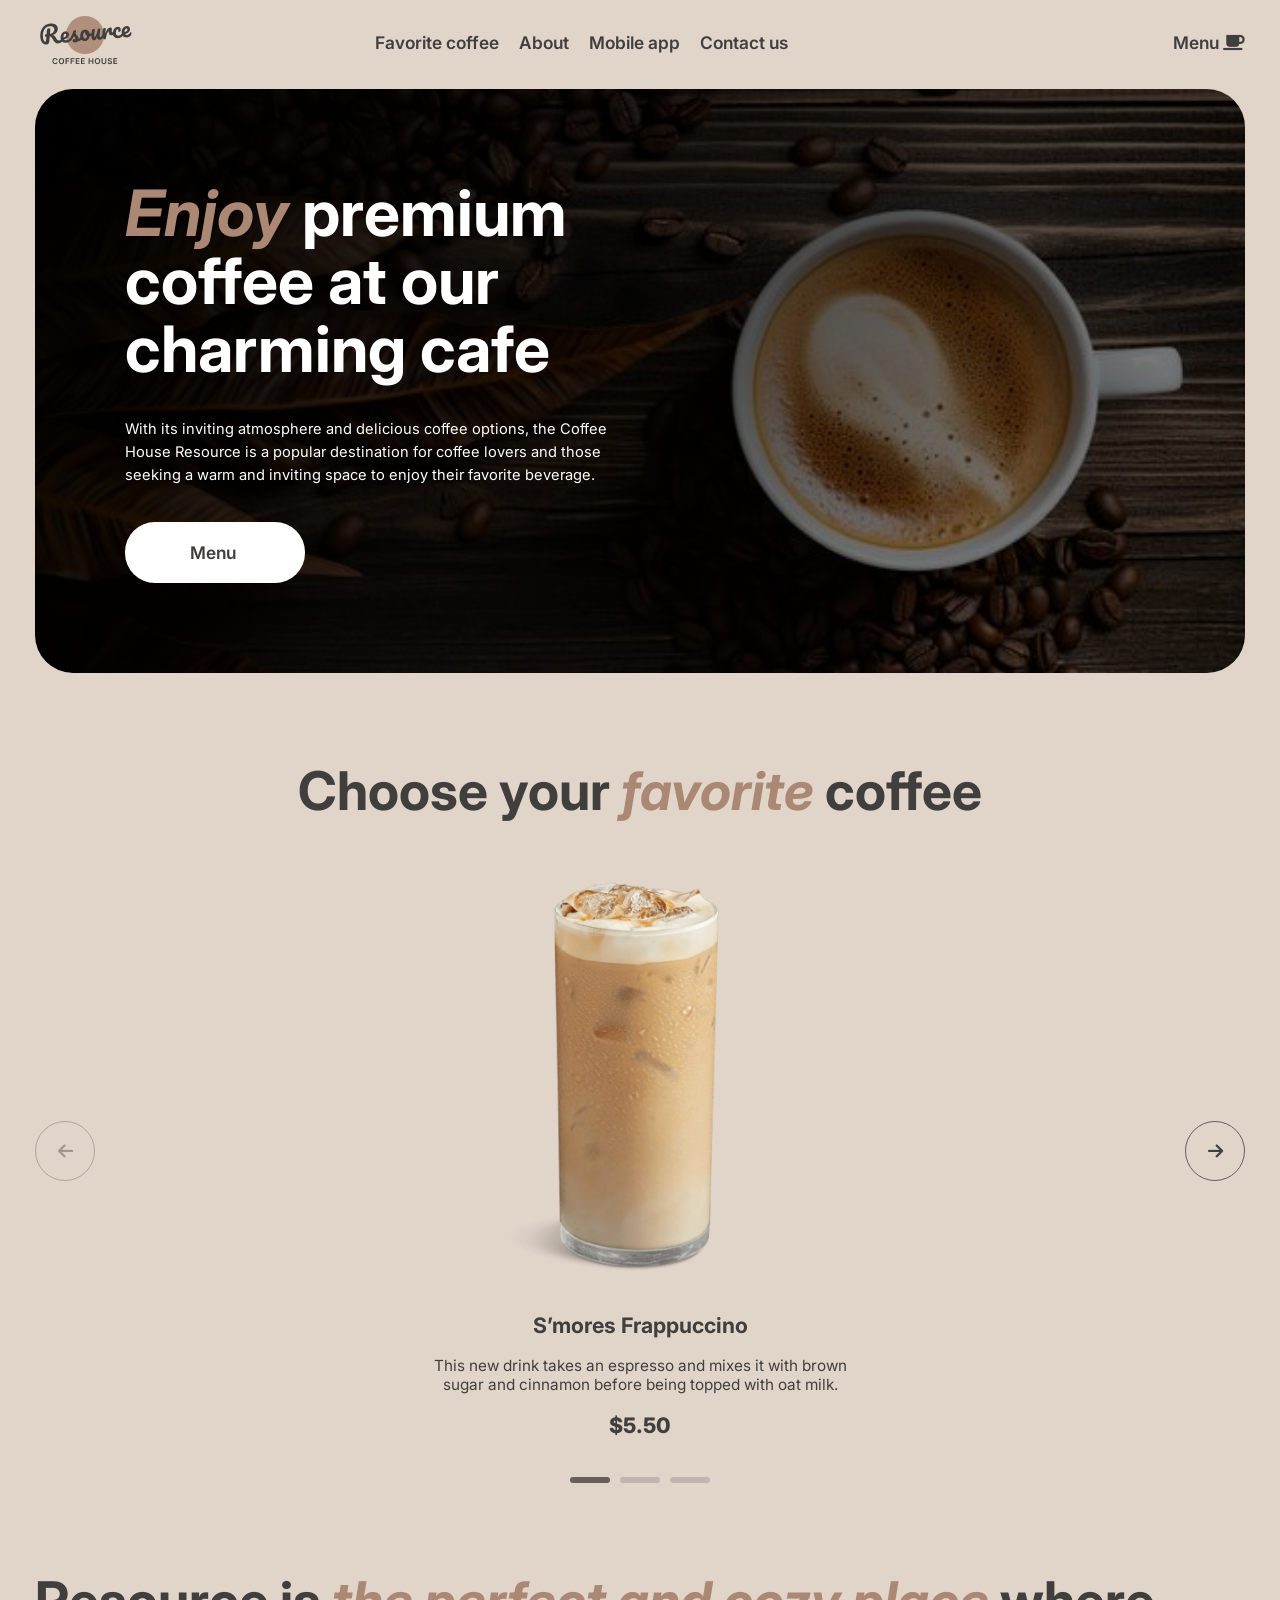
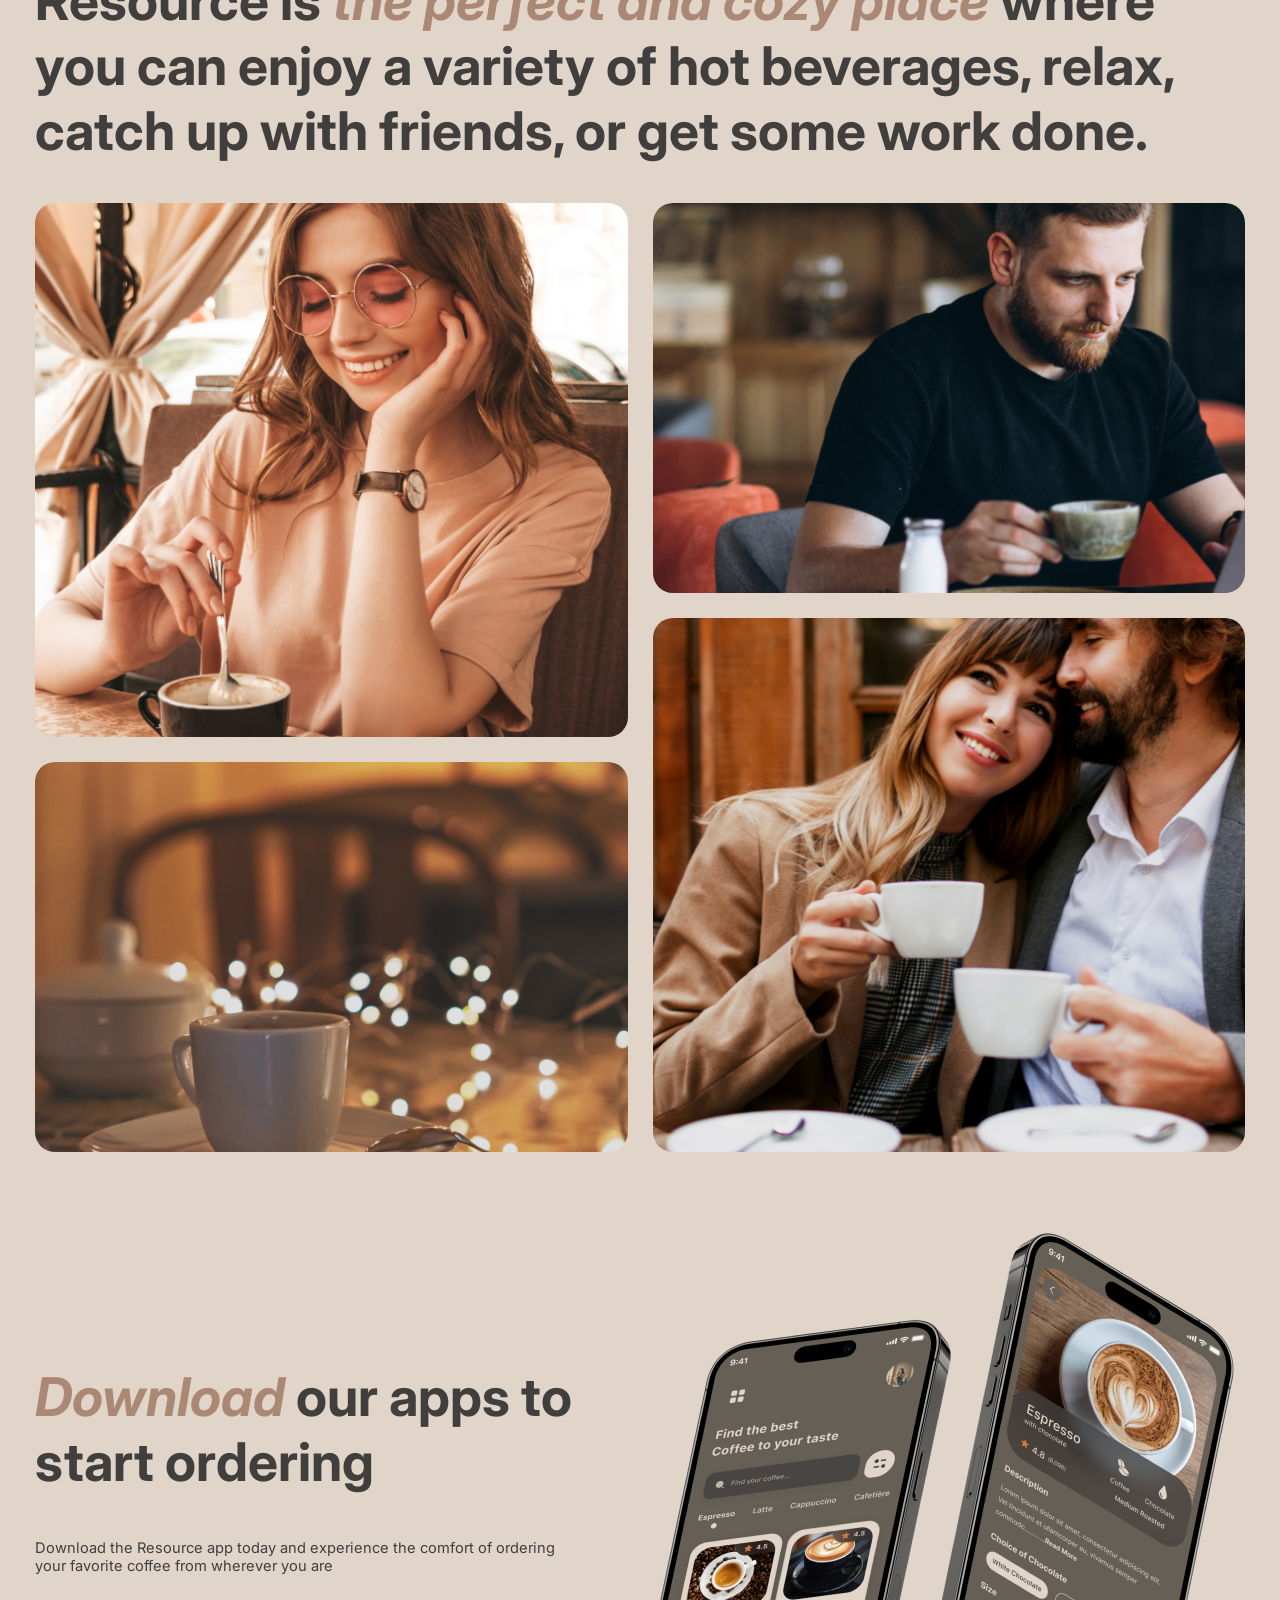
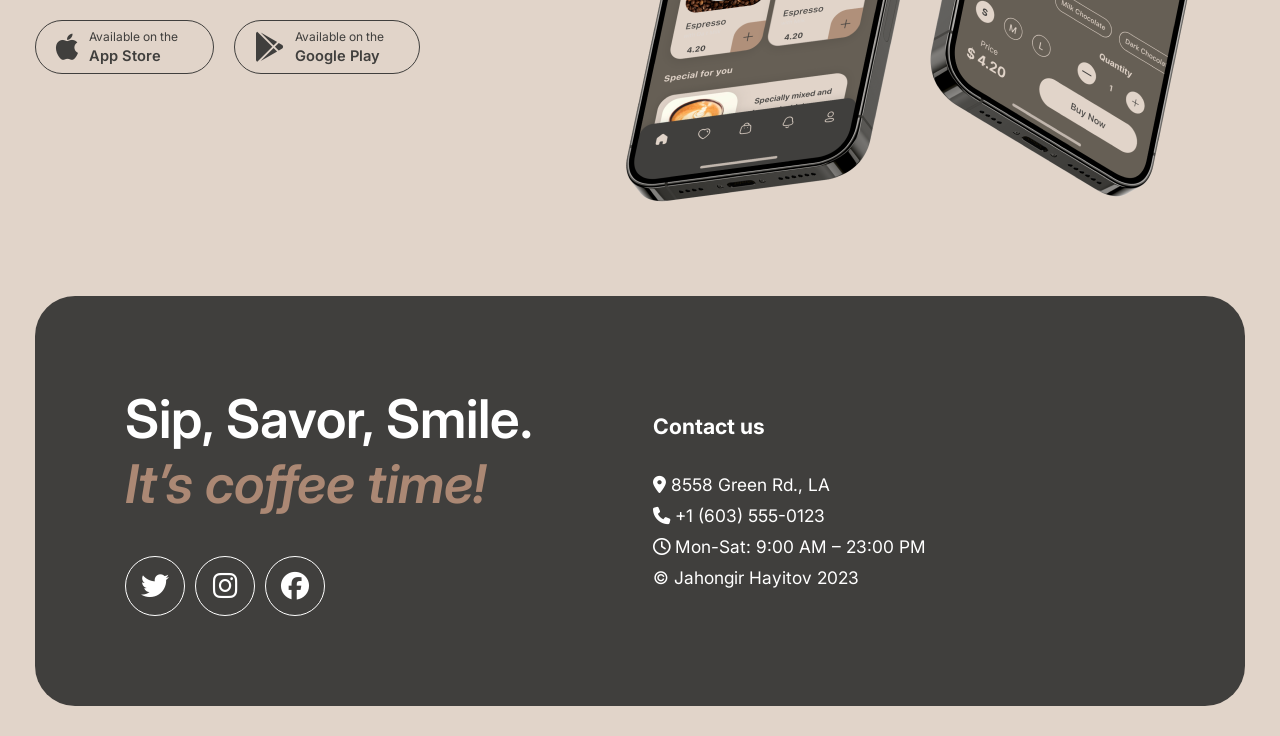
==== index.html @ 6d45a28b "feat: add mobile version" ====
<!DOCTYPE html>
<html lang="en">
  <head>
    <meta charset="UTF-8" />
    <meta name="viewport" content="width=device-width, initial-scale=1.0" />
    <title>Coffee Shop</title>
    <link rel="stylesheet" href="./style.css" />
    <link
      rel="stylesheet"
      href="https://cdnjs.cloudflare.com/ajax/libs/font-awesome/6.5.1/css/all.min.css"
      integrity="sha512-DTOQO9RWCH3ppGqcWaEA1BIZOC6xxalwEsw9c2QQeAIftl+Vegovlnee1c9QX4TctnWMn13TZye+giMm8e2LwA=="
      crossorigin="anonymous"
      referrerpolicy="no-referrer"
    />
    <link rel="shortcut icon" href="./assets/x-logo.png" type="image/x-icon" />
  </head>
  <body>
    <div id="root">
      <nav class="nav">
        <div class="nav__logo">
          <img src="./assets/logo.png" alt="logo image" />
        </div>
        <div class="nav__panel">
          <ul class="nav__links">
            <li><a href="#favorite-coffee">Favorite coffee</a></li>
            <li><a href="#about">About</a></li>
            <li><a href="#app">Mobile app</a></li>
            <li><a href="#contact">Contact us</a></li>
          </ul>
          <div class="nav__menu">
            <a href="#">Menu <i class="fa fa-coffee" aria-hidden="true"></i></a>
          </div>
        </div>
        <i class="fa-solid fa-bars hidden"></i>
      </nav>

      <header class="hero">
        <article class="hero__content">
          <h1 class="hero__title enjoy">
            <span class="premium-style">Enjoy</span> premium coffee at our
            charming cafe
          </h1>
          <p class="hero__info">
            With its inviting atmosphere and delicious coffee options, the
            Coffee House Resource is a popular destination for coffee lovers and
            those seeking a warm and inviting space to enjoy their favorite
            beverage.
          </p>
          <a href="#" class="hero__link-btn"
            ><span>Menu</span> <i class="fa fa-coffee" aria-hidden="true"></i
          ></a>
        </article>
      </header>

      <section id="favorite-coffee" class="favorite-coffee">
        <h1 class="favorite__title">
          Choose your <span class="premium-style">favorite</span> coffee
        </h1>
        <main class="favorite__slider-container">
          <div id="slider" class="favorite__slider">
            <!-- Slide Item -->
            <article id="slide-1" class="slide">
              <div class="image-container">
                <img src="./assets/coffee-slider-1.png" alt="coffee image" />
              </div>
              <div class="favorite__content">
                <h2 class="favorite__name">S’mores Frappuccino</h2>
                <p class="favorite__info">
                  This new drink takes an espresso and mixes it with brown sugar
                  and cinnamon before being topped with oat milk.
                </p>
                <b class="favorite__price">$5.50</b>
              </div>
            </article>
            <!-- Slide Item -->
            <article id="slide-2" class="slide">
              <div class="image-container">
                <img src="./assets/coffee-slider-2.png" alt="coffee image" />
              </div>
              <div class="favorite__content">
                <h2 class="favorite__name">Caramel Macchiato</h2>
                <p class="favorite__info">
                  Fragrant and unique classic espresso with rich caramel-peanut
                  syrup, with the addition of delicate cream under whipped thick
                  foam.
                </p>
                <b class="favorite__price">$5.00</b>
              </div>
            </article>
            <!-- Slide Item -->
            <article id="slide-3" class="slide">
              <div class="image-container">
                <img src="./assets/coffee-slider-3.png" alt="coffee image" />
              </div>
              <div class="favorite__content">
                <h2 class="favorite__name">Ice coffee</h2>
                <p class="favorite__info">
                  A popular summer drink that tones and invigorates. Prepared
                  from coffee, milk and ice.
                </p>
                <b class="favorite__price">$4.50</b>
              </div>
            </article>
            <!-- Slide Item -->
          </div>
          <div class="favorite__nav">
            <a class="slide__portal active"></a>
            <a class="slide__portal"></a>
            <a class="slide__portal"></a>
            <!-- left - right buttons -->
            <a class="slide__btn left disabled" id="leftBtn"
              ><i class="fa fa-arrow-left" aria-hidden="true"></i
            ></a>
            <a class="slide__btn right" id="rightBtn"
              ><i class="fa fa-arrow-right" aria-hidden="true"></i
            ></a>
          </div>
        </main>
      </section>

      <section id="about" class="about">
        <h1 class="about__title">
          Resource is
          <span class="premium-style">the perfect and cozy place</span> where
          you can enjoy a variety of hot beverages, relax, catch up with
          friends, or get some work done.
        </h1>

        <main class="about__image-container">
          <div class="grid-container grid-1">
            <div class="image-box">
              <img src="./assets/about-1.png" alt="about image" />
            </div>
            <div class="image-box extra-img">
              <img src="./assets/about-2.png" alt="about image" />
            </div>
          </div>
          <div class="grid-container grid-2">
            <div class="image-box extra-img">
              <img src="./assets/about-3.png" alt="about image" />
            </div>
            <div class="image-box">
              <img src="./assets/about-4.png" alt="about image" />
            </div>
          </div>
        </main>
      </section>

      <section id="app" class="app">
        <div class="image-box">
          <img src="./assets/mobile-screens.png" alt="mobile image" />
        </div>
        <div class="app__content">
          <h1 class="app__title">
            <span class="premium-style">Download</span> our apps to start
            ordering
          </h1>
          <p class="app__info">
            Download the Resource app today and experience the comfort of
            ordering your favorite coffee from wherever you are
          </p>
          <div class="app__links">
            <a href="#">
              <i class="fa-brands fa-apple"></i>
              <div class="link-content">
                <p>Available on the</p>
                <h3>App Store</h3>
              </div>
            </a>
            <a href="#">
              <i class="fa-brands fa-google-play"></i>
              <div class="link-content">
                <p>Available on the</p>
                <h3>Google Play</h3>
              </div>
            </a>
          </div>
        </div>
      </section>

      <footer class="footer" id="contact">
        <div class="motto">
          <h1>
            Sip, Savor, Smile. <br />
            <span class="premium-style">It’s coffee time!</span>
          </h1>
          <nav class="social-network__links">
            <ul>
              <li>
                <a href="#">
                  <i class="fa-brands fa-twitter"></i>
                </a>
              </li>
              <li>
                <a href="#">
                  <i class="fa-brands fa-instagram"></i>
                </a>
              </li>
              <li>
                <a href="#">
                  <i class="fa-brands fa-facebook"></i>
                </a>
              </li>
            </ul>
          </nav>
        </div>
        <section class="contact-us">
          <h2>Contact us</h2>
          <ul class="contact-list">
            <li><i class="fa-solid fa-location-dot"></i> 8558 Green Rd., LA</li>
            <li><i class="fa-solid fa-phone"></i> +1 (603) 555-0123</li>
            <li>
              <i class="fa-regular fa-clock"></i> Mon-Sat: 9:00 AM – 23:00 PM
            </li>
            <li>&copy; Jahongir Hayitov 2023</li>
          </ul>
        </section>
      </footer>
    </div>

    <script src="./app.js"></script>
  </body>
</html>
---- style.css ----
@import url("https://fonts.googleapis.com/css2?family=Inter:wght@400;600&display=swap");
:root {
  --primary-color: #403f3d;
  --secondary-color: #e1d4c9;
  --premium-color: #ab8874;
  --label-color: #fff;
  --primary-shadow: #665f55;
}

* {
  box-sizing: border-box;
  padding: 0;
  margin: 0;
  scroll-behavior: smooth;
}

::-webkit-scrollbar {
  width: 12px;
  background-color: transparent;
}
@media screen and (max-width: 800px) {
  ::-webkit-scrollbar {
    display: none;
  }
}

::-webkit-scrollbar-thumb {
  background-color: var(--premium-color);
  border-radius: 3px;
}

a {
  text-decoration: none;
  color: inherit;
  cursor: pointer;
}

.premium-style {
  color: var(--premium-color);
  font-style: italic;
}

.disabled {
  opacity: 0.4;
}

.hidden {
  display: none !important;
}

ul > li {
  list-style: none;
}

body {
  font-family: "Inter", sans-serif;
  font-size: 13pt;
  padding: 10px 35px 30px;
  background-color: var(--secondary-color);
  color: var(--primary-color);
  overflow-x: hidden;
}
@media screen and (max-width: 355px) {
  body {
    padding: 10px 10px 30px;
  }
}
body #root {
  display: flex;
  flex-direction: column;
  gap: 15px;
  position: relative;
  z-index: 1;
}
@media screen and (max-width: 400px) {
  body #root {
    gap: 45px;
  }
}
body #root .nav {
  font-weight: 600;
  display: flex;
  justify-content: space-between;
  align-items: center;
}
body #root .nav .nav__logo {
  width: 100px;
}
body #root .nav .nav__logo img {
  width: 100%;
  transition: filter 0.4s ease;
}
body #root .nav .nav__logo img:hover {
  filter: drop-shadow(0px 0px 5px rgba(0, 0, 0, 0.425));
}
body #root .nav .nav__panel {
  display: flex;
  align-items: center;
  justify-content: space-between;
  width: 68vw;
}
body #root .nav .nav__panel a {
  position: relative;
}
body #root .nav .nav__panel a:before {
  content: "";
  position: absolute;
  width: 100%;
  height: 2px;
  bottom: 0;
  margin: -5px 0;
  background-color: var(--primary-color);
  visibility: hidden;
  transform: scaleX(0);
  transition: all 0.6s ease-in-out 0s;
}
body #root .nav .nav__panel a:hover:before {
  visibility: visible;
  transform: scaleX(1);
}
body #root .nav .nav__panel .nav__links {
  display: flex;
  gap: 20px;
}
body #root .nav i.fa-bars {
  font-size: 22pt;
  cursor: pointer;
}
body #root .hero {
  background: linear-gradient(135deg, rgb(0, 0, 0), rgba(0, 0, 0, 0.384)), url("./assets/hero.jpg");
  background-position: center;
  background-repeat: no-repeat;
  background-size: cover;
  border-radius: 38px;
  color: var(--label-color);
  padding: 90px;
}
@media screen and (max-width: 590px) {
  body #root .hero {
    padding: 30px;
  }
}
body #root .hero .hero__content {
  max-width: 500px;
  display: flex;
  flex-direction: column;
  gap: 35px;
}
@media screen and (max-width: 590px) {
  body #root .hero .hero__content {
    gap: 25px;
  }
}
body #root .hero .hero__content .hero__title {
  font-size: 48pt;
  line-height: 68px;
}
@media screen and (max-width: 715px) {
  body #root .hero .hero__content .hero__title {
    font-size: 35pt;
    line-height: 54px;
  }
}
@media screen and (max-width: 590px) {
  body #root .hero .hero__content .hero__title {
    font-size: 30pt;
    line-height: 45px;
  }
}
@media screen and (max-width: 400px) {
  body #root .hero .hero__content .hero__title {
    font-size: 23pt;
    line-height: 40px;
  }
}
body #root .hero .hero__content .hero__info {
  font-size: 11pt;
  line-height: 23px;
}
@media screen and (max-width: 715px) {
  body #root .hero .hero__content .hero__info {
    font-size: 10pt;
  }
}
body #root .hero .hero__content .hero__link-btn {
  background-color: var(--label-color);
  border-radius: 30px;
  color: var(--primary-color);
  width: 180px;
  text-align: center;
  padding: 20px;
  font-weight: 600;
}
@media screen and (max-width: 715px) {
  body #root .hero .hero__content .hero__link-btn {
    width: 120px;
    font-size: 11pt;
  }
}
@media screen and (max-width: 590px) {
  body #root .hero .hero__content .hero__link-btn {
    width: 100px;
    font-size: 10pt;
    padding: 10px;
  }
}
body #root .hero .hero__content .hero__link-btn i.fa {
  opacity: 0;
  transform: translateX(-6px);
  transition: transform 0.5s, opacity 0.5s, display 0.5s;
}
body #root .hero .hero__content .hero__link-btn span {
  display: inline-block;
  transform: translateX(11px);
  transition: transform 0.4s ease;
}
body #root .hero .hero__content .hero__link-btn:hover > i.fa {
  opacity: 1;
  transform: translateX(0px);
}
body #root .hero .hero__content .hero__link-btn:hover > span {
  transform: translateX(0px);
}
body #root .favorite-coffee {
  display: flex;
  flex-direction: column;
  align-items: center;
  text-align: center;
  padding: 70px;
  gap: 35px;
  position: relative;
}
@media screen and (max-width: 400px) {
  body #root .favorite-coffee {
    padding: 20px;
  }
}
body #root .favorite-coffee .favorite__title {
  font-size: 40pt;
}
@media screen and (max-width: 540px) {
  body #root .favorite-coffee .favorite__title {
    font-size: 22pt;
  }
}
@media screen and (max-width: 400px) {
  body #root .favorite-coffee .favorite__title {
    font-size: 18pt;
  }
}
body #root .favorite-coffee .favorite__slider-container {
  display: flex;
  flex-direction: column;
  align-items: center;
  row-gap: 20px;
}
body #root .favorite-coffee .favorite__slider-container .favorite__slider {
  display: flex;
  overflow-x: hidden;
  max-width: 430px;
  scroll-snap-type: x mandatory;
}
@media screen and (max-width: 340px) {
  body #root .favorite-coffee .favorite__slider-container .favorite__slider {
    width: 100%;
  }
}
body #root .favorite-coffee .favorite__slider-container .favorite__slider .slide {
  flex: 1 0 100%;
  display: flex;
  flex-direction: column;
  align-items: center;
  row-gap: 20px;
}
body #root .favorite-coffee .favorite__slider-container .favorite__slider .slide .image-container img {
  width: 100%;
  transition: filter 0.4s ease;
}
body #root .favorite-coffee .favorite__slider-container .favorite__slider .slide .image-container img:hover {
  filter: drop-shadow(0px 0px 10px rgba(0, 0, 0, 0.5));
}
body #root .favorite-coffee .favorite__slider-container .favorite__slider .slide .favorite__content {
  display: flex;
  flex-direction: column;
  gap: 18px;
}
body #root .favorite-coffee .favorite__slider-container .favorite__slider .slide .favorite__content .favorite__name {
  font-size: 16pt;
}
body #root .favorite-coffee .favorite__slider-container .favorite__slider .slide .favorite__content .favorite__info {
  font-size: 11.5pt;
}
@media screen and (max-width: 350px) {
  body #root .favorite-coffee .favorite__slider-container .favorite__slider .slide .favorite__content .favorite__info {
    font-size: 10pt;
  }
}
body #root .favorite-coffee .favorite__slider-container .favorite__slider .slide .favorite__content .favorite__price {
  font-size: 16pt;
  font-weight: 800;
}
body #root .favorite-coffee .favorite__slider-container .favorite__nav {
  display: flex;
  gap: 10px;
}
body #root .favorite-coffee .favorite__slider-container .favorite__nav a:not(.slide__btn) {
  height: 6px;
  width: 40px;
  background-color: #c1b6ad;
  border-radius: 100px;
  transition: background-color 0.6s ease-in;
}
body #root .favorite-coffee .favorite__slider-container .favorite__nav a:not(.slide__btn).active {
  background-color: #665f55;
}
body #root .favorite-coffee .favorite__slider-container .favorite__nav .slide__btn {
  width: 60px;
  height: 60px;
  display: flex;
  justify-content: center;
  align-items: center;
  border-radius: 50%;
  border: 1px solid var(--primary-shadow);
  position: absolute;
  top: 50%;
  transform: translateY(calc(-50% + 30px));
  transition: background-color 0.4s, color 0.4s ease;
}
@media screen and (max-width: 400px) {
  body #root .favorite-coffee .favorite__slider-container .favorite__nav .slide__btn {
    width: 40px;
    height: 40px;
  }
}
body #root .favorite-coffee .favorite__slider-container .favorite__nav .slide__btn:hover {
  background-color: var(--primary-shadow);
  color: var(--label-color);
}
body #root .favorite-coffee .favorite__slider-container .favorite__nav .slide__btn.left {
  left: 0;
}
body #root .favorite-coffee .favorite__slider-container .favorite__nav .slide__btn.right {
  right: 0;
}
body #root .about {
  display: flex;
  flex-direction: column;
  row-gap: 40px;
}
body #root .about .about__title {
  font-size: 40pt;
}
@media screen and (max-width: 1100px) {
  body #root .about .about__title {
    font-size: 25pt;
  }
}
@media screen and (max-width: 670px) {
  body #root .about .about__title {
    font-size: 20pt;
  }
}
@media screen and (max-width: 500px) {
  body #root .about .about__title {
    font-size: 16pt;
    text-align: center;
  }
}
body #root .about .about__image-container {
  display: flex;
  align-items: center;
  gap: 25px;
}
@media screen and (max-width: 500px) {
  body #root .about .about__image-container {
    flex-direction: column;
  }
}
body #root .about .about__image-container .grid-container {
  display: grid;
  grid-template-rows: auto;
  gap: 25px;
}
@media screen and (max-width: 500px) {
  body #root .about .about__image-container .grid-container .extra-img {
    display: none;
  }
}
body #root .about .about__image-container .grid-container .image-box {
  border-radius: 20px;
  overflow: hidden;
}
body #root .about .about__image-container .grid-container .image-box img {
  width: 100%;
  transform: scale(1.1);
  transition: transform 0.4s ease;
}
body #root .about .about__image-container .grid-container .image-box img:hover {
  transform: scale(1);
}
body #root .app {
  display: flex;
  align-items: center;
  justify-content: space-between;
  gap: 10px;
  margin-top: 35px;
}
@media screen and (max-width: 930px) {
  body #root .app {
    gap: 40px;
  }
}
@media screen and (max-width: 800px) {
  body #root .app {
    flex-direction: column;
    text-align: center;
  }
}
body #root .app .image-box {
  order: 2;
}
body #root .app .image-box img {
  width: 100%;
}
@media screen and (max-width: 800px) {
  body #root .app .image-box img {
    width: 85%;
  }
}
body #root .app .app__content {
  order: 1;
  max-width: 550px;
  display: flex;
  flex-direction: column;
  gap: 45px;
}
@media screen and (max-width: 300px) {
  body #root .app .app__content {
    gap: 30px;
  }
}
@media screen and (max-width: 930px) {
  body #root .app .app__content {
    max-width: 400px;
  }
}
body #root .app .app__content .app__title {
  font-size: 40pt;
}
@media screen and (max-width: 930px) {
  body #root .app .app__content .app__title {
    font-size: 30pt;
  }
}
@media screen and (max-width: 300px) {
  body #root .app .app__content .app__title {
    font-size: 25pt;
  }
}
body #root .app .app__content .app__info {
  font-size: 11pt;
}
@media screen and (max-width: 300px) {
  body #root .app .app__content .app__info {
    font-size: 10pt;
  }
}
body #root .app .app__content .app__links {
  display: flex;
  align-items: center;
  gap: 20px;
}
@media screen and (max-width: 400px) {
  body #root .app .app__content .app__links {
    flex-direction: column;
  }
}
body #root .app .app__content .app__links a {
  display: flex;
  align-items: center;
  gap: 10px;
  border: 1px solid var(--primary-color);
  padding: 8px 35px 8px 20px;
  border-radius: 100px;
  transition: 0.6s ease;
}
@media screen and (max-width: 450px) {
  body #root .app .app__content .app__links a {
    font-size: 10pt;
  }
}
body #root .app .app__content .app__links a:hover {
  background-color: var(--primary-color);
  color: var(--label-color);
}
body #root .app .app__content .app__links a i.fa-brands {
  font-size: 30px;
}
@media screen and (max-width: 450px) {
  body #root .app .app__content .app__links a i.fa-brands {
    font-size: 20px;
  }
}
body #root .app .app__content .app__links a .link-content {
  display: flex;
  flex-direction: column;
  justify-content: flex-start;
}
body #root .app .app__content .app__links a .link-content p {
  font-size: 9pt;
}
@media screen and (max-width: 450px) {
  body #root .app .app__content .app__links a .link-content p {
    font-size: 7pt;
  }
}
body #root .app .app__content .app__links a .link-content h3 {
  text-align: left;
  font-size: 11pt;
  font-weight: 600;
  margin-top: 3px;
}
@media screen and (max-width: 450px) {
  body #root .app .app__content .app__links a .link-content h3 {
    font-size: 9pt;
  }
}
body #root .footer {
  background-color: var(--primary-color);
  border-radius: 40px;
  color: var(--label-color);
  margin-top: 45px;
  padding: 90px;
  display: flex;
  align-items: center;
  gap: 120px;
}
@media screen and (max-width: 925px) {
  body #root .footer {
    gap: 80px;
  }
}
@media screen and (max-width: 810px) {
  body #root .footer {
    gap: 40px;
  }
}
@media screen and (max-width: 770px) {
  body #root .footer {
    flex-direction: column;
    text-align: center;
  }
}
@media screen and (max-width: 505px) {
  body #root .footer {
    padding: 40px 10px;
  }
}
body #root .footer .motto {
  display: flex;
  flex-direction: column;
  gap: 40px;
}
body #root .footer .motto h1 {
  color: var(--label-color);
  font-size: 40pt;
  font-weight: 600;
}
@media screen and (max-width: 1100px) {
  body #root .footer .motto h1 {
    font-size: 25pt;
  }
}
@media screen and (max-width: 925px) {
  body #root .footer .motto h1 {
    font-size: 22pt;
  }
}
@media screen and (max-width: 770px) {
  body #root .footer .motto h1 {
    font-size: 30pt;
  }
}
@media screen and (max-width: 400px) {
  body #root .footer .motto h1 {
    font-size: 25pt;
  }
}
body #root .footer .motto .social-network__links > ul {
  display: flex;
  gap: 10px;
}
@media screen and (max-width: 770px) {
  body #root .footer .motto .social-network__links > ul {
    justify-content: center;
  }
}
body #root .footer .motto .social-network__links > ul a {
  display: flex;
  justify-content: center;
  align-items: center;
  width: 60px;
  height: 60px;
  border-radius: 50%;
  background-color: transparent;
  border: 1px solid var(--label-color);
  color: var(--label-color);
  transition: background-color 0.6s ease, color 0.6s ease;
}
@media screen and (max-width: 925px) {
  body #root .footer .motto .social-network__links > ul a {
    width: 40px;
    height: 40px;
  }
}
body #root .footer .motto .social-network__links > ul a:hover {
  background-color: var(--label-color);
  color: var(--primary-color);
}
body #root .footer .motto .social-network__links > ul a i.fa-brands {
  font-size: 28px;
}
@media screen and (max-width: 925px) {
  body #root .footer .motto .social-network__links > ul a i.fa-brands {
    font-size: 20px;
  }
}
body #root .footer .contact-us {
  display: flex;
  flex-direction: column;
  gap: 35px;
}
body #root .footer .contact-us h2 {
  font-size: 16pt;
}
body #root .footer .contact-us .contact-list {
  display: flex;
  flex-direction: column;
  gap: 10px;
}
@media screen and (max-width: 925px) {
  body #root .footer .contact-us .contact-list {
    font-size: 11pt;
  }
}

/*# sourceMappingURL=style.css.map */
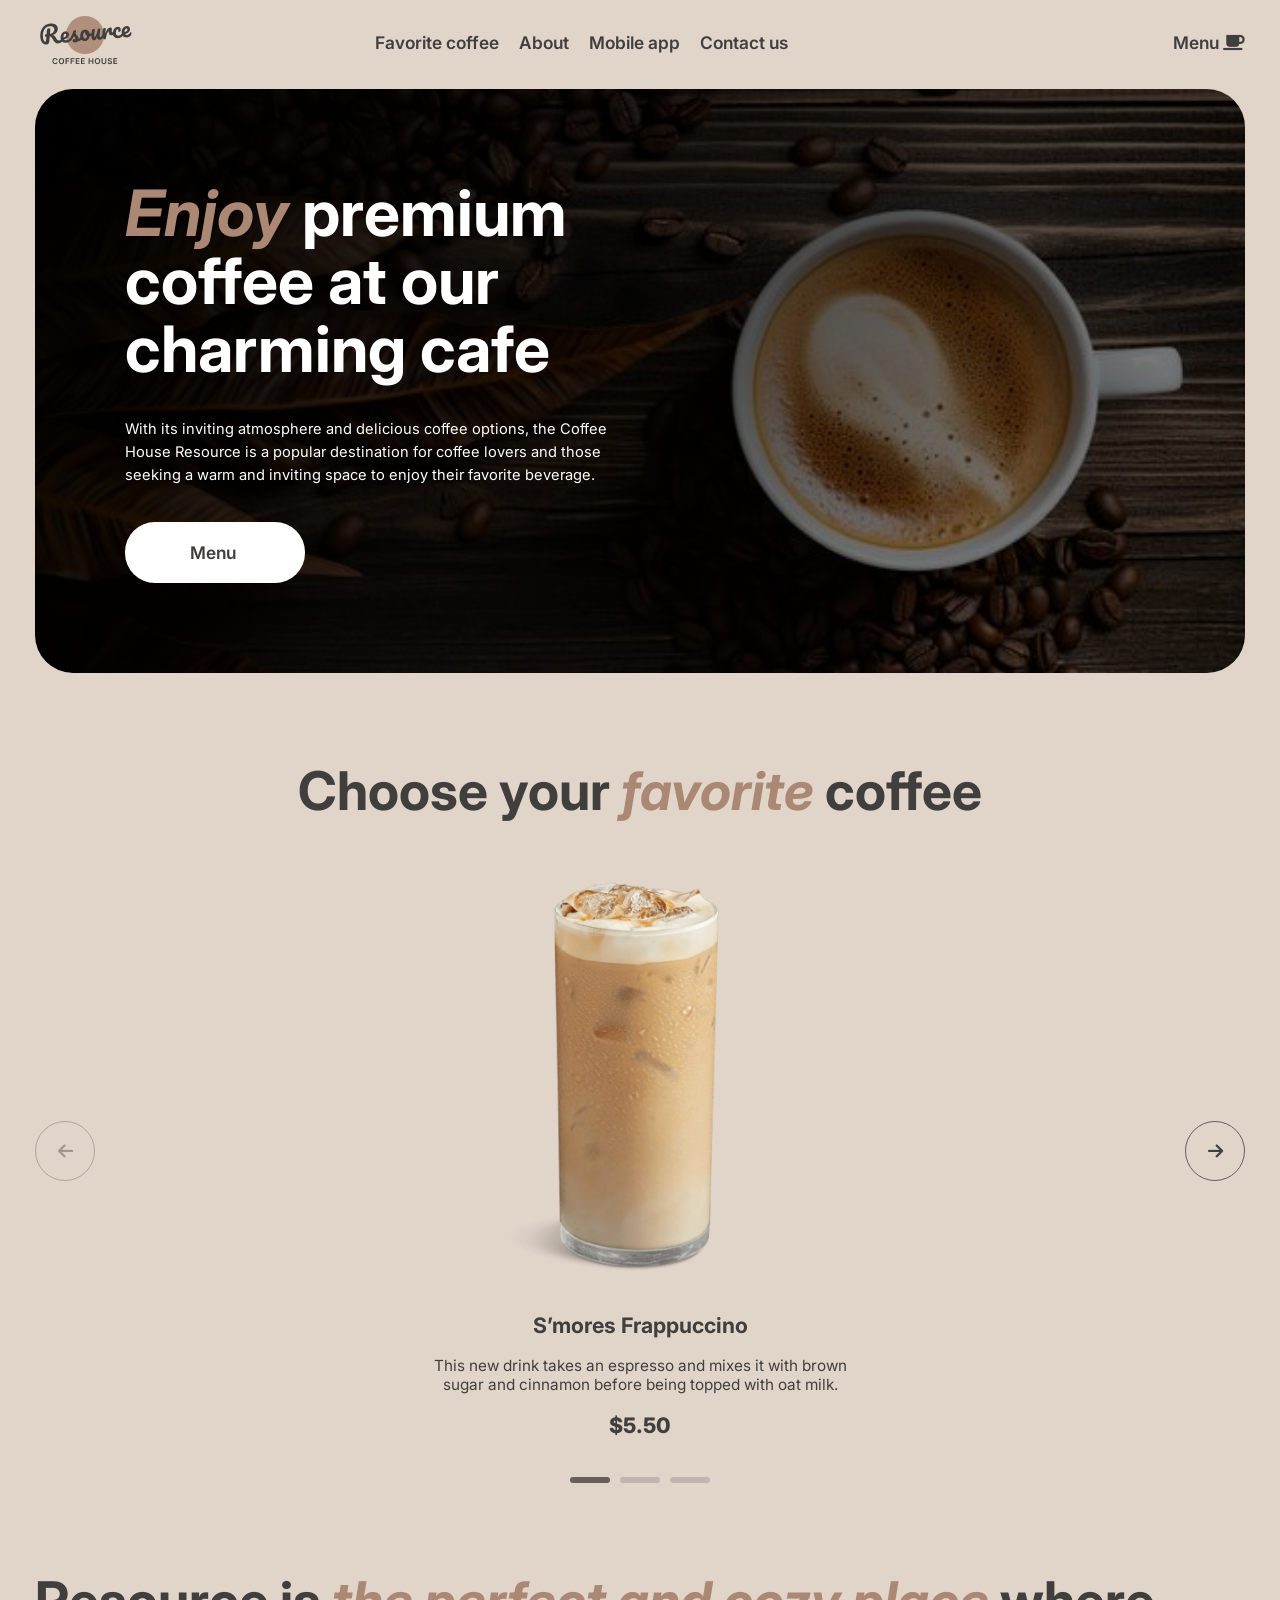
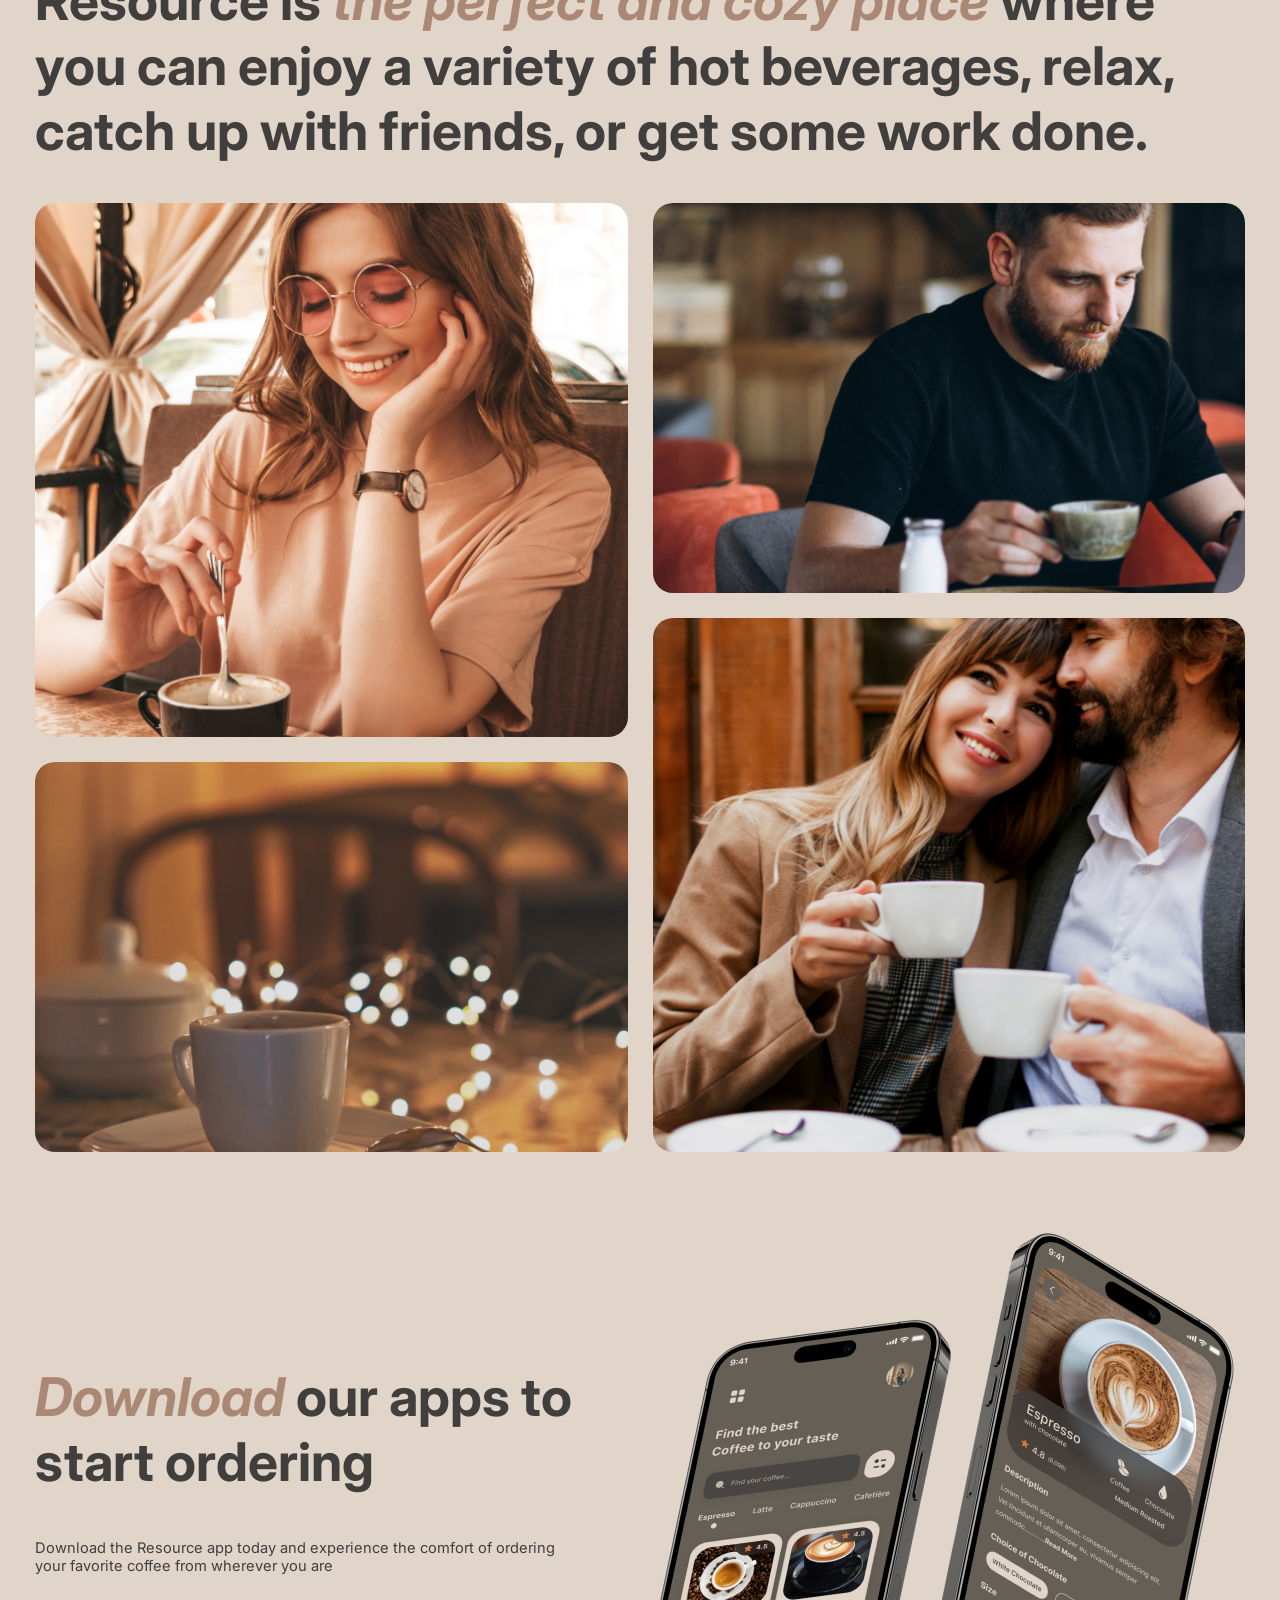
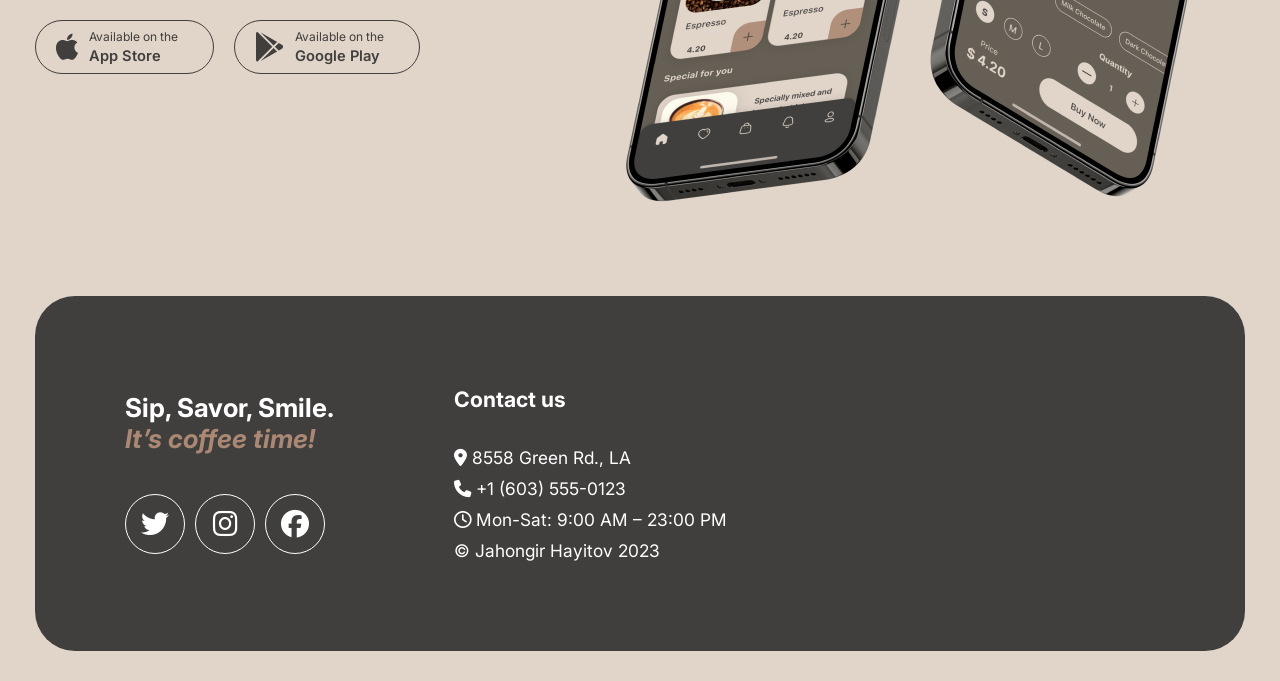
==== commit 853bacd6: "refactor: validate html" ====
--- a/index.html
+++ b/index.html
@@ -1,24 +1,25 @@
 <!DOCTYPE html>
 <html lang="en">
   <head>
-    <meta charset="UTF-8" />
-    <meta name="viewport" content="width=device-width, initial-scale=1.0" />
+    <meta charset="UTF-8" >
+    <meta name="viewport" content="width=device-width, initial-scale=1.0" >
     <title>Coffee Shop</title>
-    <link rel="stylesheet" href="./style.css" />
+    <link rel="stylesheet" href="./style.css" >
+
     <link
       rel="stylesheet"
       href="https://cdnjs.cloudflare.com/ajax/libs/font-awesome/6.5.1/css/all.min.css"
       integrity="sha512-DTOQO9RWCH3ppGqcWaEA1BIZOC6xxalwEsw9c2QQeAIftl+Vegovlnee1c9QX4TctnWMn13TZye+giMm8e2LwA=="
       crossorigin="anonymous"
       referrerpolicy="no-referrer"
-    />
-    <link rel="shortcut icon" href="./assets/x-logo.png" type="image/x-icon" />
+    >
+    <link rel="shortcut icon" href="./assets/x-logo.png" type="image/x-icon" >
   </head>
   <body>
     <div id="root">
       <nav class="nav">
         <div class="nav__logo">
-          <img src="./assets/logo.png" alt="logo image" />
+          <img src="./assets/logo.png" alt="logo image" >
         </div>
         <div class="nav__panel">
           <ul class="nav__links">
@@ -28,7 +29,9 @@
             <li><a href="#contact">Contact us</a></li>
           </ul>
           <div class="nav__menu">
-            <a href="#">Menu <i class="fa fa-coffee" aria-hidden="true"></i></a>
+            <a href="./menu"
+              >Menu <i class="fa fa-coffee" aria-hidden="true"></i
+            ></a>
           </div>
         </div>
         <i class="fa-solid fa-bars hidden"></i>
@@ -36,10 +39,10 @@
 
       <header class="hero">
         <article class="hero__content">
-          <h1 class="hero__title enjoy">
+          <h2 class="hero__title enjoy">
             <span class="premium-style">Enjoy</span> premium coffee at our
             charming cafe
-          </h1>
+          </h2>
           <p class="hero__info">
             With its inviting atmosphere and delicious coffee options, the
             Coffee House Resource is a popular destination for coffee lovers and
@@ -56,12 +59,12 @@
         <h1 class="favorite__title">
           Choose your <span class="premium-style">favorite</span> coffee
         </h1>
-        <main class="favorite__slider-container">
+        <div class="favorite__slider-container">
           <div id="slider" class="favorite__slider">
             <!-- Slide Item -->
             <article id="slide-1" class="slide">
               <div class="image-container">
-                <img src="./assets/coffee-slider-1.png" alt="coffee image" />
+                <img src="./assets/coffee-slider-1.png" alt="coffee image" >
               </div>
               <div class="favorite__content">
                 <h2 class="favorite__name">S’mores Frappuccino</h2>
@@ -75,7 +78,7 @@
             <!-- Slide Item -->
             <article id="slide-2" class="slide">
               <div class="image-container">
-                <img src="./assets/coffee-slider-2.png" alt="coffee image" />
+                <img src="./assets/coffee-slider-2.png" alt="coffee image" >
               </div>
               <div class="favorite__content">
                 <h2 class="favorite__name">Caramel Macchiato</h2>
@@ -90,7 +93,7 @@
             <!-- Slide Item -->
             <article id="slide-3" class="slide">
               <div class="image-container">
-                <img src="./assets/coffee-slider-3.png" alt="coffee image" />
+                <img src="./assets/coffee-slider-3.png" alt="coffee image" >
               </div>
               <div class="favorite__content">
                 <h2 class="favorite__name">Ice coffee</h2>
@@ -115,46 +118,46 @@
               ><i class="fa fa-arrow-right" aria-hidden="true"></i
             ></a>
           </div>
-        </main>
+        </div>
       </section>
 
       <section id="about" class="about">
-        <h1 class="about__title">
+        <h2 class="about__title">
           Resource is
           <span class="premium-style">the perfect and cozy place</span> where
           you can enjoy a variety of hot beverages, relax, catch up with
           friends, or get some work done.
-        </h1>
-
-        <main class="about__image-container">
+        </h2>
+
+        <div class="about__image-container">
           <div class="grid-container grid-1">
             <div class="image-box">
-              <img src="./assets/about-1.png" alt="about image" />
+              <img src="./assets/about-1.png" alt="about image" >
             </div>
             <div class="image-box extra-img">
-              <img src="./assets/about-2.png" alt="about image" />
+              <img src="./assets/about-2.png" alt="about image" >
             </div>
           </div>
           <div class="grid-container grid-2">
             <div class="image-box extra-img">
-              <img src="./assets/about-3.png" alt="about image" />
+              <img src="./assets/about-3.png" alt="about image" >
             </div>
             <div class="image-box">
-              <img src="./assets/about-4.png" alt="about image" />
-            </div>
-          </div>
-        </main>
+              <img src="./assets/about-4.png" alt="about image" >
+            </div>
+          </div>
+        </div>
       </section>
 
       <section id="app" class="app">
         <div class="image-box">
-          <img src="./assets/mobile-screens.png" alt="mobile image" />
+          <img src="./assets/mobile-screens.png" alt="mobile image" >
         </div>
         <div class="app__content">
-          <h1 class="app__title">
+          <h2 class="app__title">
             <span class="premium-style">Download</span> our apps to start
             ordering
-          </h1>
+          </h2>
           <p class="app__info">
             Download the Resource app today and experience the comfort of
             ordering your favorite coffee from wherever you are
@@ -180,10 +183,10 @@
 
       <footer class="footer" id="contact">
         <div class="motto">
-          <h1>
-            Sip, Savor, Smile. <br />
+          <h2>
+            Sip, Savor, Smile. <br >
             <span class="premium-style">It’s coffee time!</span>
-          </h1>
+          </h2>
           <nav class="social-network__links">
             <ul>
               <li>
--- a/style.css
+++ b/style.css
@@ -1,108 +1,30 @@
 @import url("https://fonts.googleapis.com/css2?family=Inter:wght@400;600&display=swap");
-:root {
-  --primary-color: #403f3d;
-  --secondary-color: #e1d4c9;
-  --premium-color: #ab8874;
-  --label-color: #fff;
-  --primary-shadow: #665f55;
-}
-
-* {
-  box-sizing: border-box;
-  padding: 0;
-  margin: 0;
-  scroll-behavior: smooth;
-}
-
-::-webkit-scrollbar {
-  width: 12px;
-  background-color: transparent;
-}
-@media screen and (max-width: 800px) {
-  ::-webkit-scrollbar {
-    display: none;
-  }
-}
-
-::-webkit-scrollbar-thumb {
-  background-color: var(--premium-color);
-  border-radius: 3px;
-}
-
-a {
-  text-decoration: none;
-  color: inherit;
-  cursor: pointer;
-}
-
-.premium-style {
-  color: var(--premium-color);
-  font-style: italic;
-}
-
-.disabled {
-  opacity: 0.4;
-}
-
-.hidden {
-  display: none !important;
-}
-
-ul > li {
-  list-style: none;
-}
-
-body {
-  font-family: "Inter", sans-serif;
-  font-size: 13pt;
-  padding: 10px 35px 30px;
-  background-color: var(--secondary-color);
-  color: var(--primary-color);
-  overflow-x: hidden;
-}
-@media screen and (max-width: 355px) {
-  body {
-    padding: 10px 10px 30px;
-  }
-}
-body #root {
-  display: flex;
-  flex-direction: column;
-  gap: 15px;
-  position: relative;
-  z-index: 1;
-}
-@media screen and (max-width: 400px) {
-  body #root {
-    gap: 45px;
-  }
-}
-body #root .nav {
+.nav {
   font-weight: 600;
   display: flex;
   justify-content: space-between;
   align-items: center;
 }
-body #root .nav .nav__logo {
+.nav .nav__logo {
   width: 100px;
 }
-body #root .nav .nav__logo img {
+.nav .nav__logo img {
   width: 100%;
   transition: filter 0.4s ease;
 }
-body #root .nav .nav__logo img:hover {
+.nav .nav__logo img:hover {
   filter: drop-shadow(0px 0px 5px rgba(0, 0, 0, 0.425));
 }
-body #root .nav .nav__panel {
+.nav .nav__panel {
   display: flex;
   align-items: center;
   justify-content: space-between;
   width: 68vw;
 }
-body #root .nav .nav__panel a {
+.nav .nav__panel a {
   position: relative;
 }
-body #root .nav .nav__panel a:before {
+.nav .nav__panel a:before {
   content: "";
   position: absolute;
   width: 100%;
@@ -114,19 +36,217 @@
   transform: scaleX(0);
   transition: all 0.6s ease-in-out 0s;
 }
-body #root .nav .nav__panel a:hover:before {
+.nav .nav__panel a.active:before, .nav .nav__panel a:hover:before {
   visibility: visible;
   transform: scaleX(1);
 }
-body #root .nav .nav__panel .nav__links {
+.nav .nav__panel .nav__links {
   display: flex;
   gap: 20px;
 }
-body #root .nav i.fa-bars {
+.nav i.fa-bars {
   font-size: 22pt;
   cursor: pointer;
 }
-body #root .hero {
+
+.footer {
+  background-color: var(--primary-color);
+  border-radius: 40px;
+  color: var(--label-color);
+  margin-top: 45px;
+  padding: 90px;
+  display: flex;
+  align-items: center;
+  gap: 120px;
+}
+@media screen and (max-width: 925px) {
+  .footer {
+    gap: 80px;
+  }
+}
+@media screen and (max-width: 810px) {
+  .footer {
+    gap: 40px;
+  }
+}
+@media screen and (max-width: 770px) {
+  .footer {
+    flex-direction: column;
+    text-align: center;
+  }
+}
+@media screen and (max-width: 505px) {
+  .footer {
+    padding: 40px 10px;
+  }
+}
+.footer .motto {
+  display: flex;
+  flex-direction: column;
+  gap: 40px;
+}
+.footer .motto h1 {
+  color: var(--label-color);
+  font-size: 40pt;
+  font-weight: 600;
+}
+@media screen and (max-width: 1100px) {
+  .footer .motto h1 {
+    font-size: 25pt;
+  }
+}
+@media screen and (max-width: 925px) {
+  .footer .motto h1 {
+    font-size: 22pt;
+  }
+}
+@media screen and (max-width: 770px) {
+  .footer .motto h1 {
+    font-size: 30pt;
+  }
+}
+@media screen and (max-width: 400px) {
+  .footer .motto h1 {
+    font-size: 25pt;
+  }
+}
+.footer .motto .social-network__links > ul {
+  display: flex;
+  gap: 10px;
+}
+@media screen and (max-width: 770px) {
+  .footer .motto .social-network__links > ul {
+    justify-content: center;
+  }
+}
+.footer .motto .social-network__links > ul a {
+  display: flex;
+  justify-content: center;
+  align-items: center;
+  width: 60px;
+  height: 60px;
+  border-radius: 50%;
+  background-color: transparent;
+  border: 1px solid var(--label-color);
+  color: var(--label-color);
+  transition: background-color 0.6s ease, color 0.6s ease;
+}
+@media screen and (max-width: 925px) {
+  .footer .motto .social-network__links > ul a {
+    width: 40px;
+    height: 40px;
+  }
+}
+.footer .motto .social-network__links > ul a:hover {
+  background-color: var(--label-color);
+  color: var(--primary-color);
+}
+.footer .motto .social-network__links > ul a i.fa-brands {
+  font-size: 28px;
+}
+@media screen and (max-width: 925px) {
+  .footer .motto .social-network__links > ul a i.fa-brands {
+    font-size: 20px;
+  }
+}
+.footer .contact-us {
+  display: flex;
+  flex-direction: column;
+  gap: 35px;
+}
+.footer .contact-us h2 {
+  font-size: 16pt;
+}
+.footer .contact-us .contact-list {
+  display: flex;
+  flex-direction: column;
+  gap: 10px;
+}
+@media screen and (max-width: 925px) {
+  .footer .contact-us .contact-list {
+    font-size: 11pt;
+  }
+}
+
+:root {
+  --primary-color: #403f3d;
+  --secondary-color: #e1d4c9;
+  --premium-color: #ab8874;
+  --label-color: #fff;
+  --primary-shadow: #665f55;
+}
+
+* {
+  box-sizing: border-box;
+  padding: 0;
+  margin: 0;
+  scroll-behavior: smooth;
+}
+
+::-webkit-scrollbar {
+  width: 12px;
+  background-color: transparent;
+}
+@media screen and (max-width: 800px) {
+  ::-webkit-scrollbar {
+    display: none;
+  }
+}
+
+::-webkit-scrollbar-thumb {
+  background-color: var(--premium-color);
+  border-radius: 3px;
+}
+
+a {
+  text-decoration: none;
+  color: inherit;
+  cursor: pointer;
+}
+
+.premium-style {
+  color: var(--premium-color);
+  font-style: italic;
+}
+
+.disabled {
+  opacity: 0.4;
+}
+
+.hidden {
+  display: none !important;
+}
+
+ul > li {
+  list-style: none;
+}
+
+body {
+  font-family: "Inter", sans-serif;
+  font-size: 13pt;
+  padding: 10px 35px 30px;
+  background-color: var(--secondary-color);
+  color: var(--primary-color);
+  overflow-x: hidden;
+}
+@media screen and (max-width: 355px) {
+  body {
+    padding: 10px 10px 30px;
+  }
+}
+body #root {
+  display: flex;
+  flex-direction: column;
+  gap: 15px;
+  position: relative;
+}
+@media screen and (max-width: 400px) {
+  body #root {
+    gap: 45px;
+  }
+}
+
+.hero {
   background: linear-gradient(135deg, rgb(0, 0, 0), rgba(0, 0, 0, 0.384)), url("./assets/hero.jpg");
   background-position: center;
   background-repeat: no-repeat;
@@ -136,53 +256,53 @@
   padding: 90px;
 }
 @media screen and (max-width: 590px) {
-  body #root .hero {
+  .hero {
     padding: 30px;
   }
 }
-body #root .hero .hero__content {
+.hero .hero__content {
   max-width: 500px;
   display: flex;
   flex-direction: column;
   gap: 35px;
 }
 @media screen and (max-width: 590px) {
-  body #root .hero .hero__content {
+  .hero .hero__content {
     gap: 25px;
   }
 }
-body #root .hero .hero__content .hero__title {
+.hero .hero__content .hero__title {
   font-size: 48pt;
   line-height: 68px;
 }
 @media screen and (max-width: 715px) {
-  body #root .hero .hero__content .hero__title {
+  .hero .hero__content .hero__title {
     font-size: 35pt;
     line-height: 54px;
   }
 }
 @media screen and (max-width: 590px) {
-  body #root .hero .hero__content .hero__title {
+  .hero .hero__content .hero__title {
     font-size: 30pt;
     line-height: 45px;
   }
 }
 @media screen and (max-width: 400px) {
-  body #root .hero .hero__content .hero__title {
+  .hero .hero__content .hero__title {
     font-size: 23pt;
     line-height: 40px;
   }
 }
-body #root .hero .hero__content .hero__info {
+.hero .hero__content .hero__info {
   font-size: 11pt;
   line-height: 23px;
 }
 @media screen and (max-width: 715px) {
-  body #root .hero .hero__content .hero__info {
+  .hero .hero__content .hero__info {
     font-size: 10pt;
   }
 }
-body #root .hero .hero__content .hero__link-btn {
+.hero .hero__content .hero__link-btn {
   background-color: var(--label-color);
   border-radius: 30px;
   color: var(--primary-color);
@@ -192,36 +312,37 @@
   font-weight: 600;
 }
 @media screen and (max-width: 715px) {
-  body #root .hero .hero__content .hero__link-btn {
+  .hero .hero__content .hero__link-btn {
     width: 120px;
     font-size: 11pt;
   }
 }
 @media screen and (max-width: 590px) {
-  body #root .hero .hero__content .hero__link-btn {
+  .hero .hero__content .hero__link-btn {
     width: 100px;
     font-size: 10pt;
     padding: 10px;
   }
 }
-body #root .hero .hero__content .hero__link-btn i.fa {
+.hero .hero__content .hero__link-btn i.fa {
   opacity: 0;
   transform: translateX(-6px);
   transition: transform 0.5s, opacity 0.5s, display 0.5s;
 }
-body #root .hero .hero__content .hero__link-btn span {
+.hero .hero__content .hero__link-btn span {
   display: inline-block;
   transform: translateX(11px);
   transition: transform 0.4s ease;
 }
-body #root .hero .hero__content .hero__link-btn:hover > i.fa {
+.hero .hero__content .hero__link-btn:hover > i.fa {
   opacity: 1;
   transform: translateX(0px);
 }
-body #root .hero .hero__content .hero__link-btn:hover > span {
+.hero .hero__content .hero__link-btn:hover > span {
   transform: translateX(0px);
 }
-body #root .favorite-coffee {
+
+.favorite-coffee {
   display: flex;
   flex-direction: column;
   align-items: center;
@@ -231,89 +352,93 @@
   position: relative;
 }
 @media screen and (max-width: 400px) {
-  body #root .favorite-coffee {
+  .favorite-coffee {
     padding: 20px;
   }
 }
-body #root .favorite-coffee .favorite__title {
+.favorite-coffee .favorite__title {
   font-size: 40pt;
 }
 @media screen and (max-width: 540px) {
-  body #root .favorite-coffee .favorite__title {
+  .favorite-coffee .favorite__title {
     font-size: 22pt;
   }
 }
 @media screen and (max-width: 400px) {
-  body #root .favorite-coffee .favorite__title {
+  .favorite-coffee .favorite__title {
     font-size: 18pt;
   }
 }
-body #root .favorite-coffee .favorite__slider-container {
+.favorite-coffee .favorite__slider-container {
   display: flex;
   flex-direction: column;
   align-items: center;
   row-gap: 20px;
 }
-body #root .favorite-coffee .favorite__slider-container .favorite__slider {
-  display: flex;
-  overflow-x: hidden;
+.favorite-coffee .favorite__slider-container .favorite__slider {
+  display: flex;
+  overflow-x: auto;
   max-width: 430px;
   scroll-snap-type: x mandatory;
 }
+.favorite-coffee .favorite__slider-container .favorite__slider::-webkit-scrollbar {
+  display: none;
+}
 @media screen and (max-width: 340px) {
-  body #root .favorite-coffee .favorite__slider-container .favorite__slider {
+  .favorite-coffee .favorite__slider-container .favorite__slider {
     width: 100%;
   }
 }
-body #root .favorite-coffee .favorite__slider-container .favorite__slider .slide {
+.favorite-coffee .favorite__slider-container .favorite__slider .slide {
   flex: 1 0 100%;
   display: flex;
   flex-direction: column;
   align-items: center;
   row-gap: 20px;
-}
-body #root .favorite-coffee .favorite__slider-container .favorite__slider .slide .image-container img {
+  scroll-snap-align: center;
+}
+.favorite-coffee .favorite__slider-container .favorite__slider .slide .image-container img {
   width: 100%;
   transition: filter 0.4s ease;
 }
-body #root .favorite-coffee .favorite__slider-container .favorite__slider .slide .image-container img:hover {
+.favorite-coffee .favorite__slider-container .favorite__slider .slide .image-container img:hover {
   filter: drop-shadow(0px 0px 10px rgba(0, 0, 0, 0.5));
 }
-body #root .favorite-coffee .favorite__slider-container .favorite__slider .slide .favorite__content {
+.favorite-coffee .favorite__slider-container .favorite__slider .slide .favorite__content {
   display: flex;
   flex-direction: column;
   gap: 18px;
 }
-body #root .favorite-coffee .favorite__slider-container .favorite__slider .slide .favorite__content .favorite__name {
+.favorite-coffee .favorite__slider-container .favorite__slider .slide .favorite__content .favorite__name {
   font-size: 16pt;
 }
-body #root .favorite-coffee .favorite__slider-container .favorite__slider .slide .favorite__content .favorite__info {
+.favorite-coffee .favorite__slider-container .favorite__slider .slide .favorite__content .favorite__info {
   font-size: 11.5pt;
 }
 @media screen and (max-width: 350px) {
-  body #root .favorite-coffee .favorite__slider-container .favorite__slider .slide .favorite__content .favorite__info {
+  .favorite-coffee .favorite__slider-container .favorite__slider .slide .favorite__content .favorite__info {
     font-size: 10pt;
   }
 }
-body #root .favorite-coffee .favorite__slider-container .favorite__slider .slide .favorite__content .favorite__price {
+.favorite-coffee .favorite__slider-container .favorite__slider .slide .favorite__content .favorite__price {
   font-size: 16pt;
   font-weight: 800;
 }
-body #root .favorite-coffee .favorite__slider-container .favorite__nav {
+.favorite-coffee .favorite__slider-container .favorite__nav {
   display: flex;
   gap: 10px;
 }
-body #root .favorite-coffee .favorite__slider-container .favorite__nav a:not(.slide__btn) {
+.favorite-coffee .favorite__slider-container .favorite__nav a:not(.slide__btn) {
   height: 6px;
   width: 40px;
   background-color: #c1b6ad;
   border-radius: 100px;
   transition: background-color 0.6s ease-in;
 }
-body #root .favorite-coffee .favorite__slider-container .favorite__nav a:not(.slide__btn).active {
+.favorite-coffee .favorite__slider-container .favorite__nav a:not(.slide__btn).active {
   background-color: #665f55;
 }
-body #root .favorite-coffee .favorite__slider-container .favorite__nav .slide__btn {
+.favorite-coffee .favorite__slider-container .favorite__nav .slide__btn {
   width: 60px;
   height: 60px;
   display: flex;
@@ -327,78 +452,80 @@
   transition: background-color 0.4s, color 0.4s ease;
 }
 @media screen and (max-width: 400px) {
-  body #root .favorite-coffee .favorite__slider-container .favorite__nav .slide__btn {
+  .favorite-coffee .favorite__slider-container .favorite__nav .slide__btn {
     width: 40px;
     height: 40px;
   }
 }
-body #root .favorite-coffee .favorite__slider-container .favorite__nav .slide__btn:hover {
+.favorite-coffee .favorite__slider-container .favorite__nav .slide__btn:hover {
   background-color: var(--primary-shadow);
   color: var(--label-color);
 }
-body #root .favorite-coffee .favorite__slider-container .favorite__nav .slide__btn.left {
+.favorite-coffee .favorite__slider-container .favorite__nav .slide__btn.left {
   left: 0;
 }
-body #root .favorite-coffee .favorite__slider-container .favorite__nav .slide__btn.right {
+.favorite-coffee .favorite__slider-container .favorite__nav .slide__btn.right {
   right: 0;
 }
-body #root .about {
+
+.about {
   display: flex;
   flex-direction: column;
   row-gap: 40px;
 }
-body #root .about .about__title {
+.about .about__title {
   font-size: 40pt;
 }
 @media screen and (max-width: 1100px) {
-  body #root .about .about__title {
+  .about .about__title {
     font-size: 25pt;
   }
 }
 @media screen and (max-width: 670px) {
-  body #root .about .about__title {
+  .about .about__title {
     font-size: 20pt;
   }
 }
 @media screen and (max-width: 500px) {
-  body #root .about .about__title {
+  .about .about__title {
     font-size: 16pt;
     text-align: center;
   }
 }
-body #root .about .about__image-container {
+.about .about__image-container {
   display: flex;
   align-items: center;
   gap: 25px;
 }
 @media screen and (max-width: 500px) {
-  body #root .about .about__image-container {
+  .about .about__image-container {
     flex-direction: column;
   }
 }
-body #root .about .about__image-container .grid-container {
+.about .about__image-container .grid-container {
   display: grid;
   grid-template-rows: auto;
   gap: 25px;
 }
 @media screen and (max-width: 500px) {
-  body #root .about .about__image-container .grid-container .extra-img {
+  .about .about__image-container .grid-container .extra-img {
     display: none;
   }
 }
-body #root .about .about__image-container .grid-container .image-box {
+.about .about__image-container .grid-container .image-box {
   border-radius: 20px;
   overflow: hidden;
 }
-body #root .about .about__image-container .grid-container .image-box img {
+.about .about__image-container .grid-container .image-box img {
   width: 100%;
   transform: scale(1.1);
   transition: transform 0.4s ease;
 }
-body #root .about .about__image-container .grid-container .image-box img:hover {
+.about .about__image-container .grid-container .image-box img:hover {
   transform: scale(1);
 }
-body #root .app {
+
+.app {
   display: flex;
   align-items: center;
   justify-content: space-between;
@@ -406,28 +533,28 @@
   margin-top: 35px;
 }
 @media screen and (max-width: 930px) {
-  body #root .app {
+  .app {
     gap: 40px;
   }
 }
 @media screen and (max-width: 800px) {
-  body #root .app {
+  .app {
     flex-direction: column;
     text-align: center;
   }
 }
-body #root .app .image-box {
+.app .image-box {
   order: 2;
 }
-body #root .app .image-box img {
+.app .image-box img {
   width: 100%;
 }
 @media screen and (max-width: 800px) {
-  body #root .app .image-box img {
+  .app .image-box img {
     width: 85%;
   }
 }
-body #root .app .app__content {
+.app .app__content {
   order: 1;
   max-width: 550px;
   display: flex;
@@ -435,47 +562,47 @@
   gap: 45px;
 }
 @media screen and (max-width: 300px) {
-  body #root .app .app__content {
+  .app .app__content {
     gap: 30px;
   }
 }
 @media screen and (max-width: 930px) {
-  body #root .app .app__content {
+  .app .app__content {
     max-width: 400px;
   }
 }
-body #root .app .app__content .app__title {
+.app .app__content .app__title {
   font-size: 40pt;
 }
 @media screen and (max-width: 930px) {
-  body #root .app .app__content .app__title {
+  .app .app__content .app__title {
     font-size: 30pt;
   }
 }
 @media screen and (max-width: 300px) {
-  body #root .app .app__content .app__title {
+  .app .app__content .app__title {
     font-size: 25pt;
   }
 }
-body #root .app .app__content .app__info {
+.app .app__content .app__info {
   font-size: 11pt;
 }
 @media screen and (max-width: 300px) {
-  body #root .app .app__content .app__info {
+  .app .app__content .app__info {
     font-size: 10pt;
   }
 }
-body #root .app .app__content .app__links {
+.app .app__content .app__links {
   display: flex;
   align-items: center;
   gap: 20px;
 }
 @media screen and (max-width: 400px) {
-  body #root .app .app__content .app__links {
+  .app .app__content .app__links {
     flex-direction: column;
   }
 }
-body #root .app .app__content .app__links a {
+.app .app__content .app__links a {
   display: flex;
   align-items: center;
   gap: 10px;
@@ -485,163 +612,45 @@
   transition: 0.6s ease;
 }
 @media screen and (max-width: 450px) {
-  body #root .app .app__content .app__links a {
+  .app .app__content .app__links a {
     font-size: 10pt;
   }
 }
-body #root .app .app__content .app__links a:hover {
+.app .app__content .app__links a:hover {
   background-color: var(--primary-color);
   color: var(--label-color);
 }
-body #root .app .app__content .app__links a i.fa-brands {
+.app .app__content .app__links a i.fa-brands {
   font-size: 30px;
 }
 @media screen and (max-width: 450px) {
-  body #root .app .app__content .app__links a i.fa-brands {
+  .app .app__content .app__links a i.fa-brands {
     font-size: 20px;
   }
 }
-body #root .app .app__content .app__links a .link-content {
+.app .app__content .app__links a .link-content {
   display: flex;
   flex-direction: column;
   justify-content: flex-start;
 }
-body #root .app .app__content .app__links a .link-content p {
+.app .app__content .app__links a .link-content p {
   font-size: 9pt;
 }
 @media screen and (max-width: 450px) {
-  body #root .app .app__content .app__links a .link-content p {
+  .app .app__content .app__links a .link-content p {
     font-size: 7pt;
   }
 }
-body #root .app .app__content .app__links a .link-content h3 {
+.app .app__content .app__links a .link-content h3 {
   text-align: left;
   font-size: 11pt;
   font-weight: 600;
   margin-top: 3px;
 }
 @media screen and (max-width: 450px) {
-  body #root .app .app__content .app__links a .link-content h3 {
+  .app .app__content .app__links a .link-content h3 {
     font-size: 9pt;
   }
 }
-body #root .footer {
-  background-color: var(--primary-color);
-  border-radius: 40px;
-  color: var(--label-color);
-  margin-top: 45px;
-  padding: 90px;
-  display: flex;
-  align-items: center;
-  gap: 120px;
-}
-@media screen and (max-width: 925px) {
-  body #root .footer {
-    gap: 80px;
-  }
-}
-@media screen and (max-width: 810px) {
-  body #root .footer {
-    gap: 40px;
-  }
-}
-@media screen and (max-width: 770px) {
-  body #root .footer {
-    flex-direction: column;
-    text-align: center;
-  }
-}
-@media screen and (max-width: 505px) {
-  body #root .footer {
-    padding: 40px 10px;
-  }
-}
-body #root .footer .motto {
-  display: flex;
-  flex-direction: column;
-  gap: 40px;
-}
-body #root .footer .motto h1 {
-  color: var(--label-color);
-  font-size: 40pt;
-  font-weight: 600;
-}
-@media screen and (max-width: 1100px) {
-  body #root .footer .motto h1 {
-    font-size: 25pt;
-  }
-}
-@media screen and (max-width: 925px) {
-  body #root .footer .motto h1 {
-    font-size: 22pt;
-  }
-}
-@media screen and (max-width: 770px) {
-  body #root .footer .motto h1 {
-    font-size: 30pt;
-  }
-}
-@media screen and (max-width: 400px) {
-  body #root .footer .motto h1 {
-    font-size: 25pt;
-  }
-}
-body #root .footer .motto .social-network__links > ul {
-  display: flex;
-  gap: 10px;
-}
-@media screen and (max-width: 770px) {
-  body #root .footer .motto .social-network__links > ul {
-    justify-content: center;
-  }
-}
-body #root .footer .motto .social-network__links > ul a {
-  display: flex;
-  justify-content: center;
-  align-items: center;
-  width: 60px;
-  height: 60px;
-  border-radius: 50%;
-  background-color: transparent;
-  border: 1px solid var(--label-color);
-  color: var(--label-color);
-  transition: background-color 0.6s ease, color 0.6s ease;
-}
-@media screen and (max-width: 925px) {
-  body #root .footer .motto .social-network__links > ul a {
-    width: 40px;
-    height: 40px;
-  }
-}
-body #root .footer .motto .social-network__links > ul a:hover {
-  background-color: var(--label-color);
-  color: var(--primary-color);
-}
-body #root .footer .motto .social-network__links > ul a i.fa-brands {
-  font-size: 28px;
-}
-@media screen and (max-width: 925px) {
-  body #root .footer .motto .social-network__links > ul a i.fa-brands {
-    font-size: 20px;
-  }
-}
-body #root .footer .contact-us {
-  display: flex;
-  flex-direction: column;
-  gap: 35px;
-}
-body #root .footer .contact-us h2 {
-  font-size: 16pt;
-}
-body #root .footer .contact-us .contact-list {
-  display: flex;
-  flex-direction: column;
-  gap: 10px;
-}
-@media screen and (max-width: 925px) {
-  body #root .footer .contact-us .contact-list {
-    font-size: 11pt;
-  }
-}
 
 /*# sourceMappingURL=style.css.map */
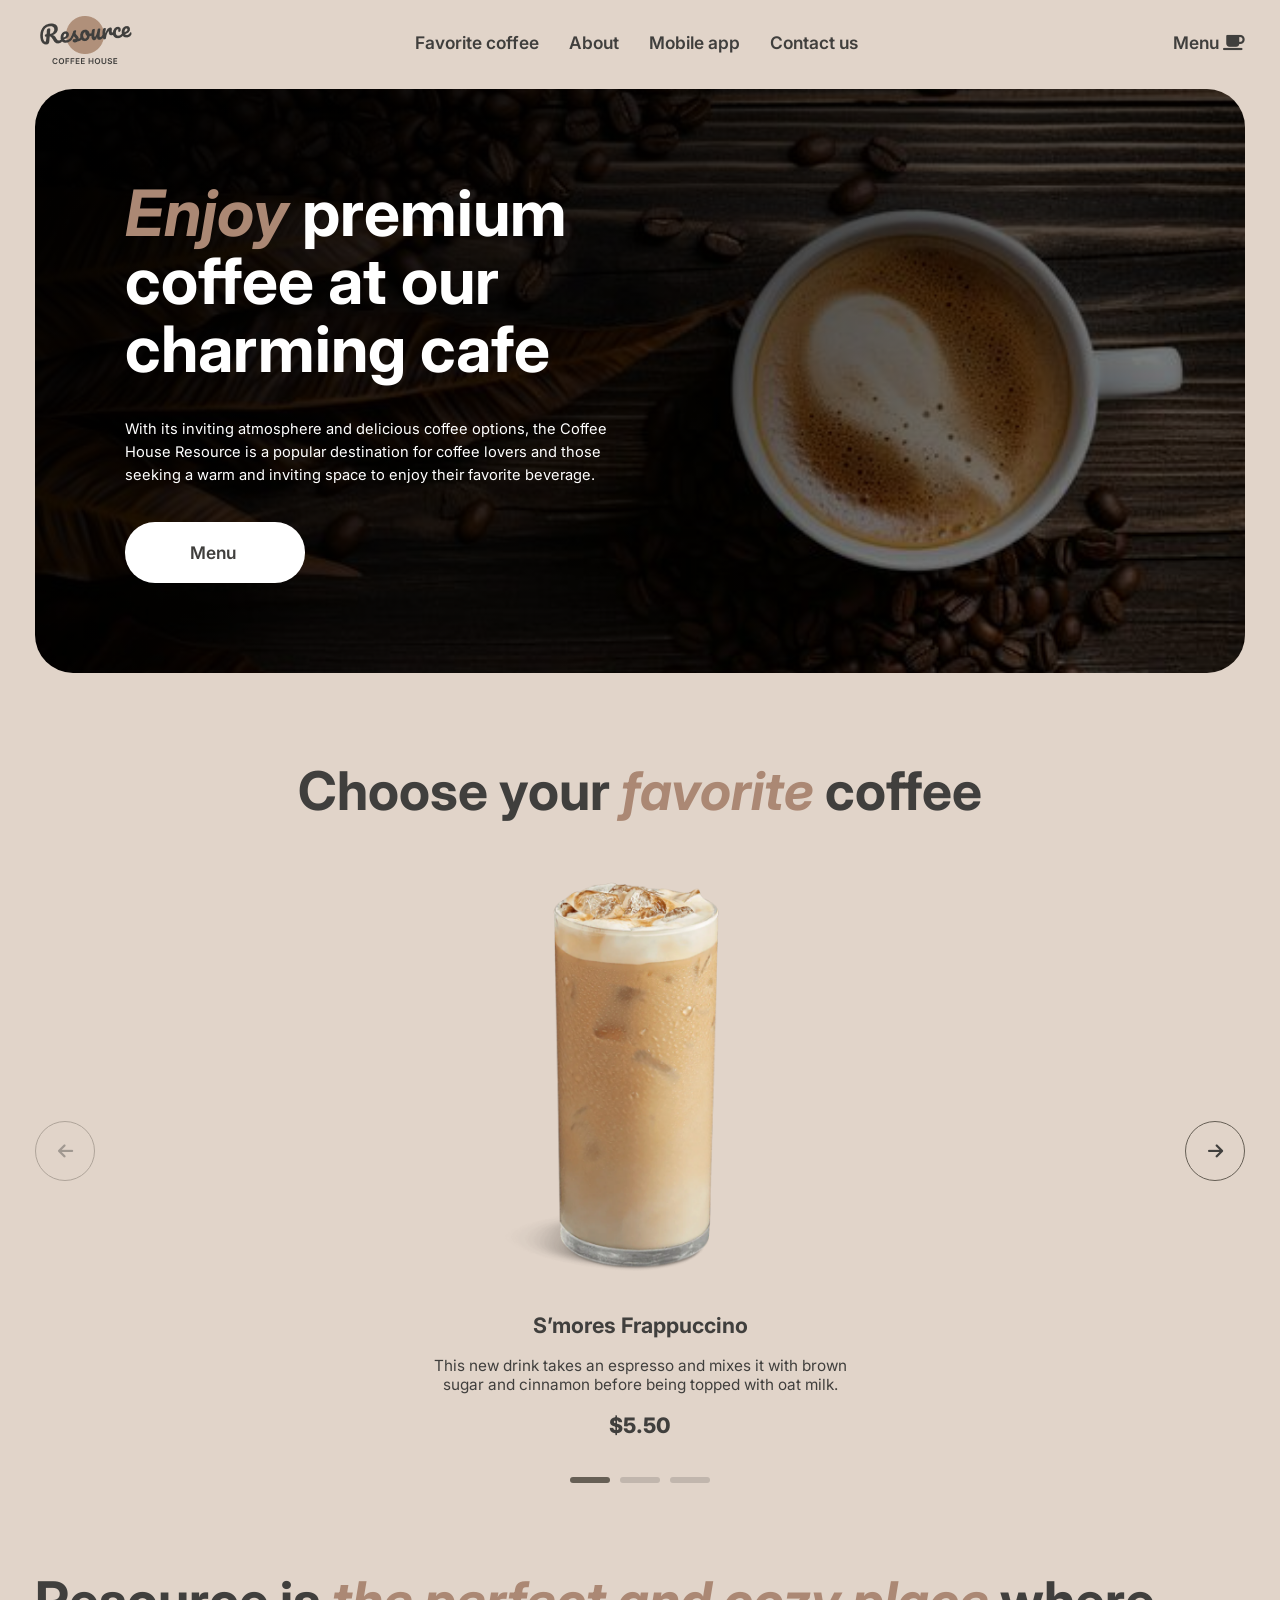
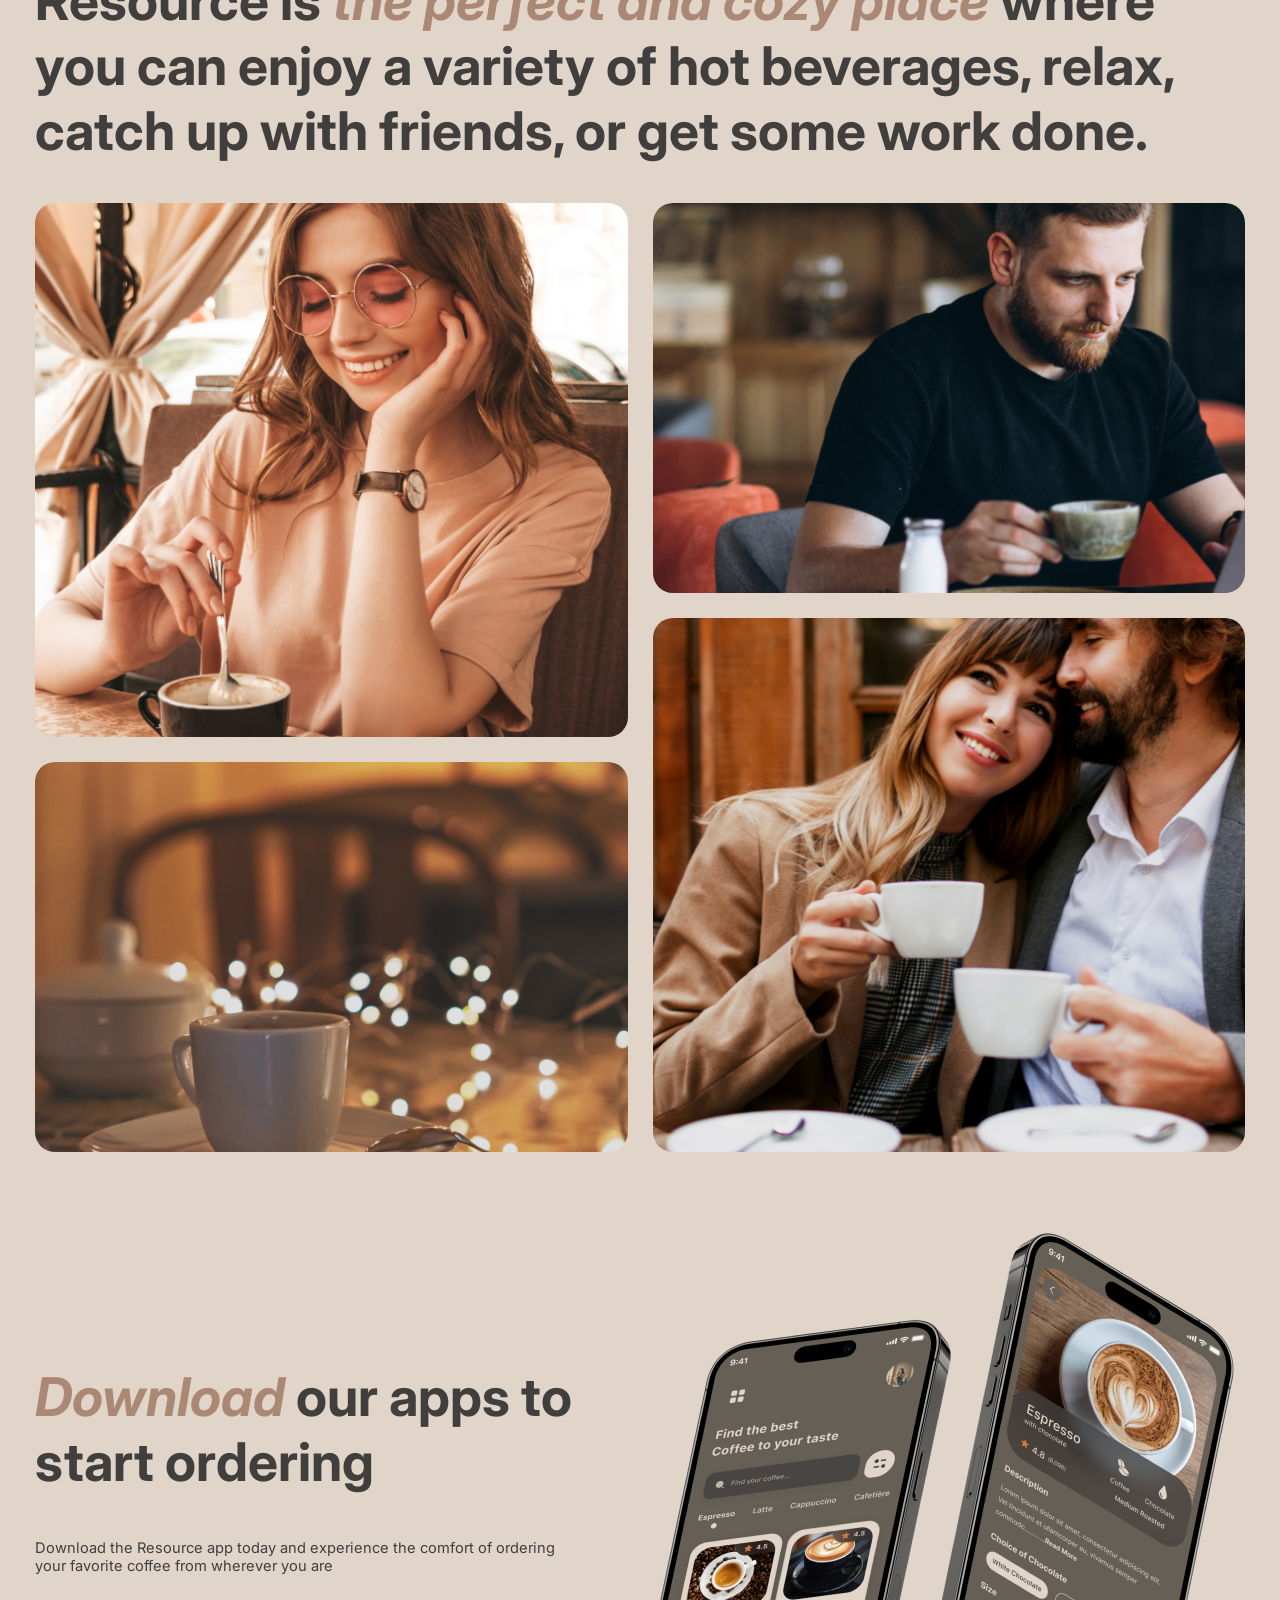
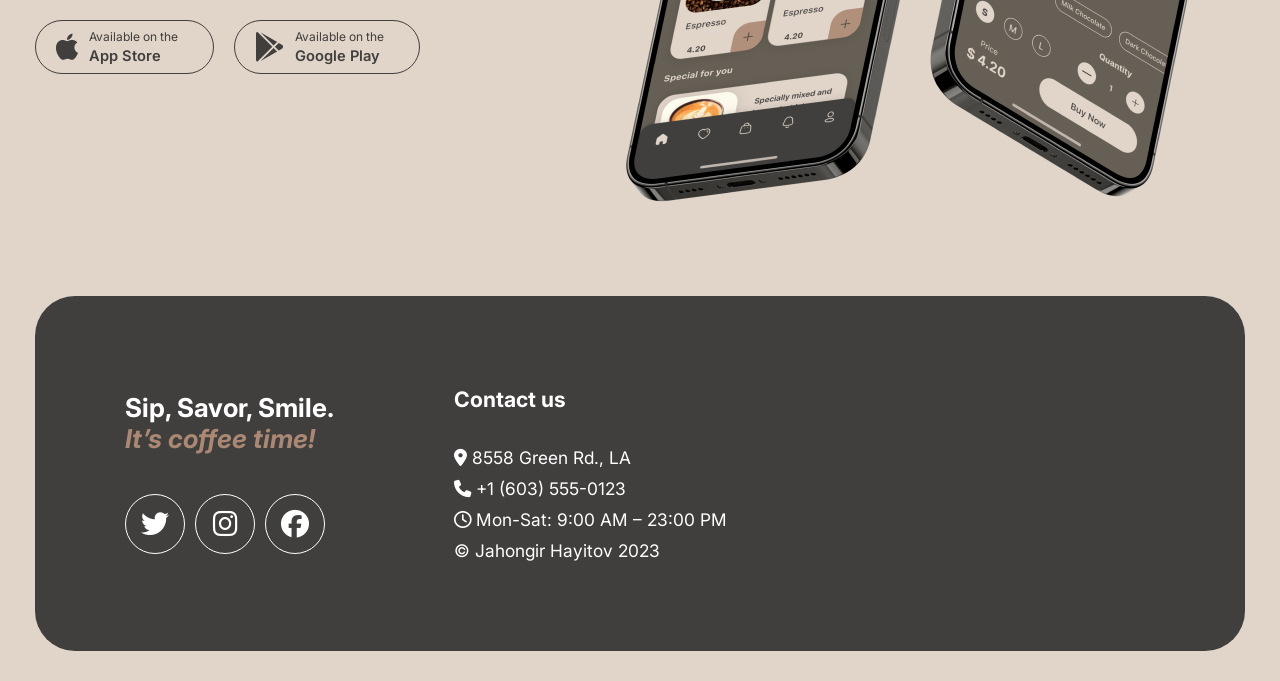
==== commit 2f670b57: "fix: add menu link" ====
--- a/index.html
+++ b/index.html
@@ -5,7 +5,6 @@
     <meta name="viewport" content="width=device-width, initial-scale=1.0" >
     <title>Coffee Shop</title>
     <link rel="stylesheet" href="./style.css" >
-
     <link
       rel="stylesheet"
       href="https://cdnjs.cloudflare.com/ajax/libs/font-awesome/6.5.1/css/all.min.css"
@@ -49,7 +48,7 @@
             those seeking a warm and inviting space to enjoy their favorite
             beverage.
           </p>
-          <a href="#" class="hero__link-btn"
+          <a href="./menu" class="hero__link-btn"
             ><span>Menu</span> <i class="fa fa-coffee" aria-hidden="true"></i
           ></a>
         </article>
--- a/style.css
+++ b/style.css
@@ -19,7 +19,7 @@
   display: flex;
   align-items: center;
   justify-content: space-between;
-  width: 68vw;
+  width: calc(225px + 50%);
 }
 .nav .nav__panel a {
   position: relative;
@@ -42,7 +42,7 @@
 }
 .nav .nav__panel .nav__links {
   display: flex;
-  gap: 20px;
+  gap: 30px;
 }
 .nav i.fa-bars {
   font-size: 22pt;
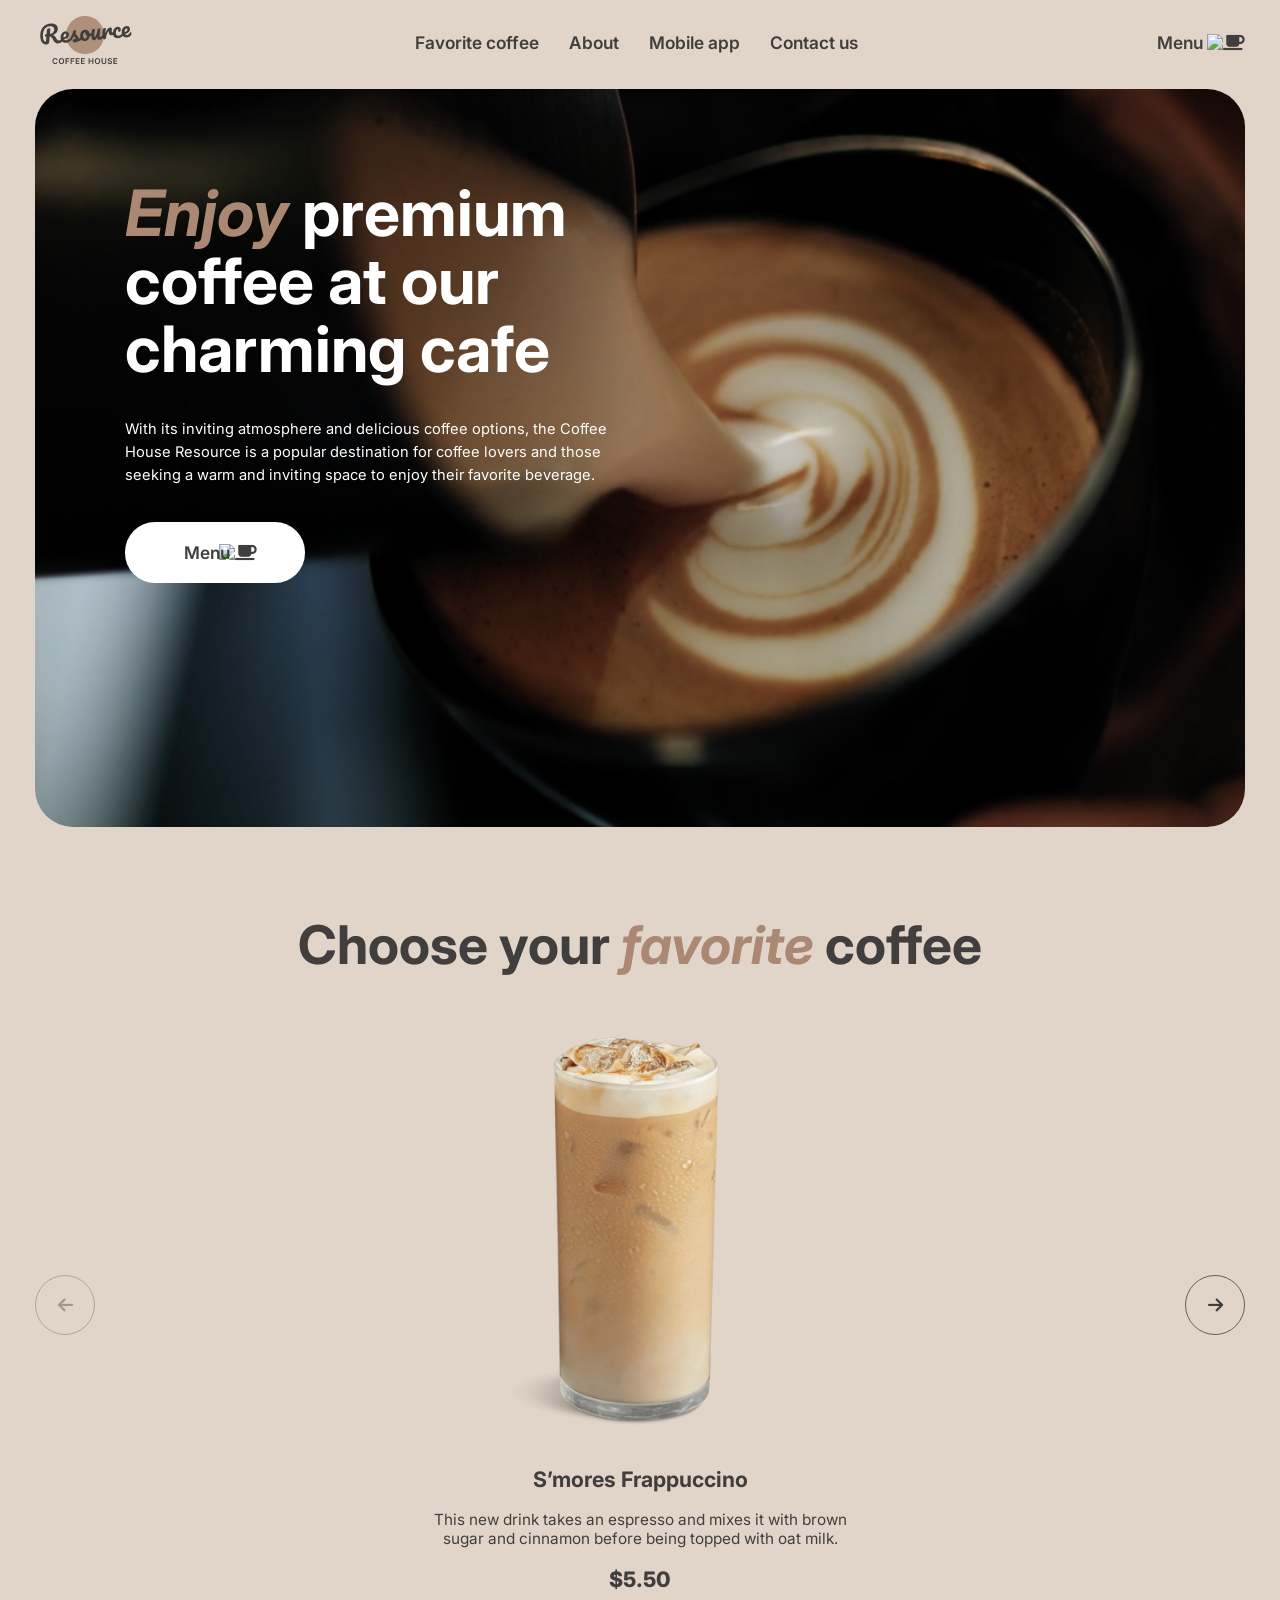
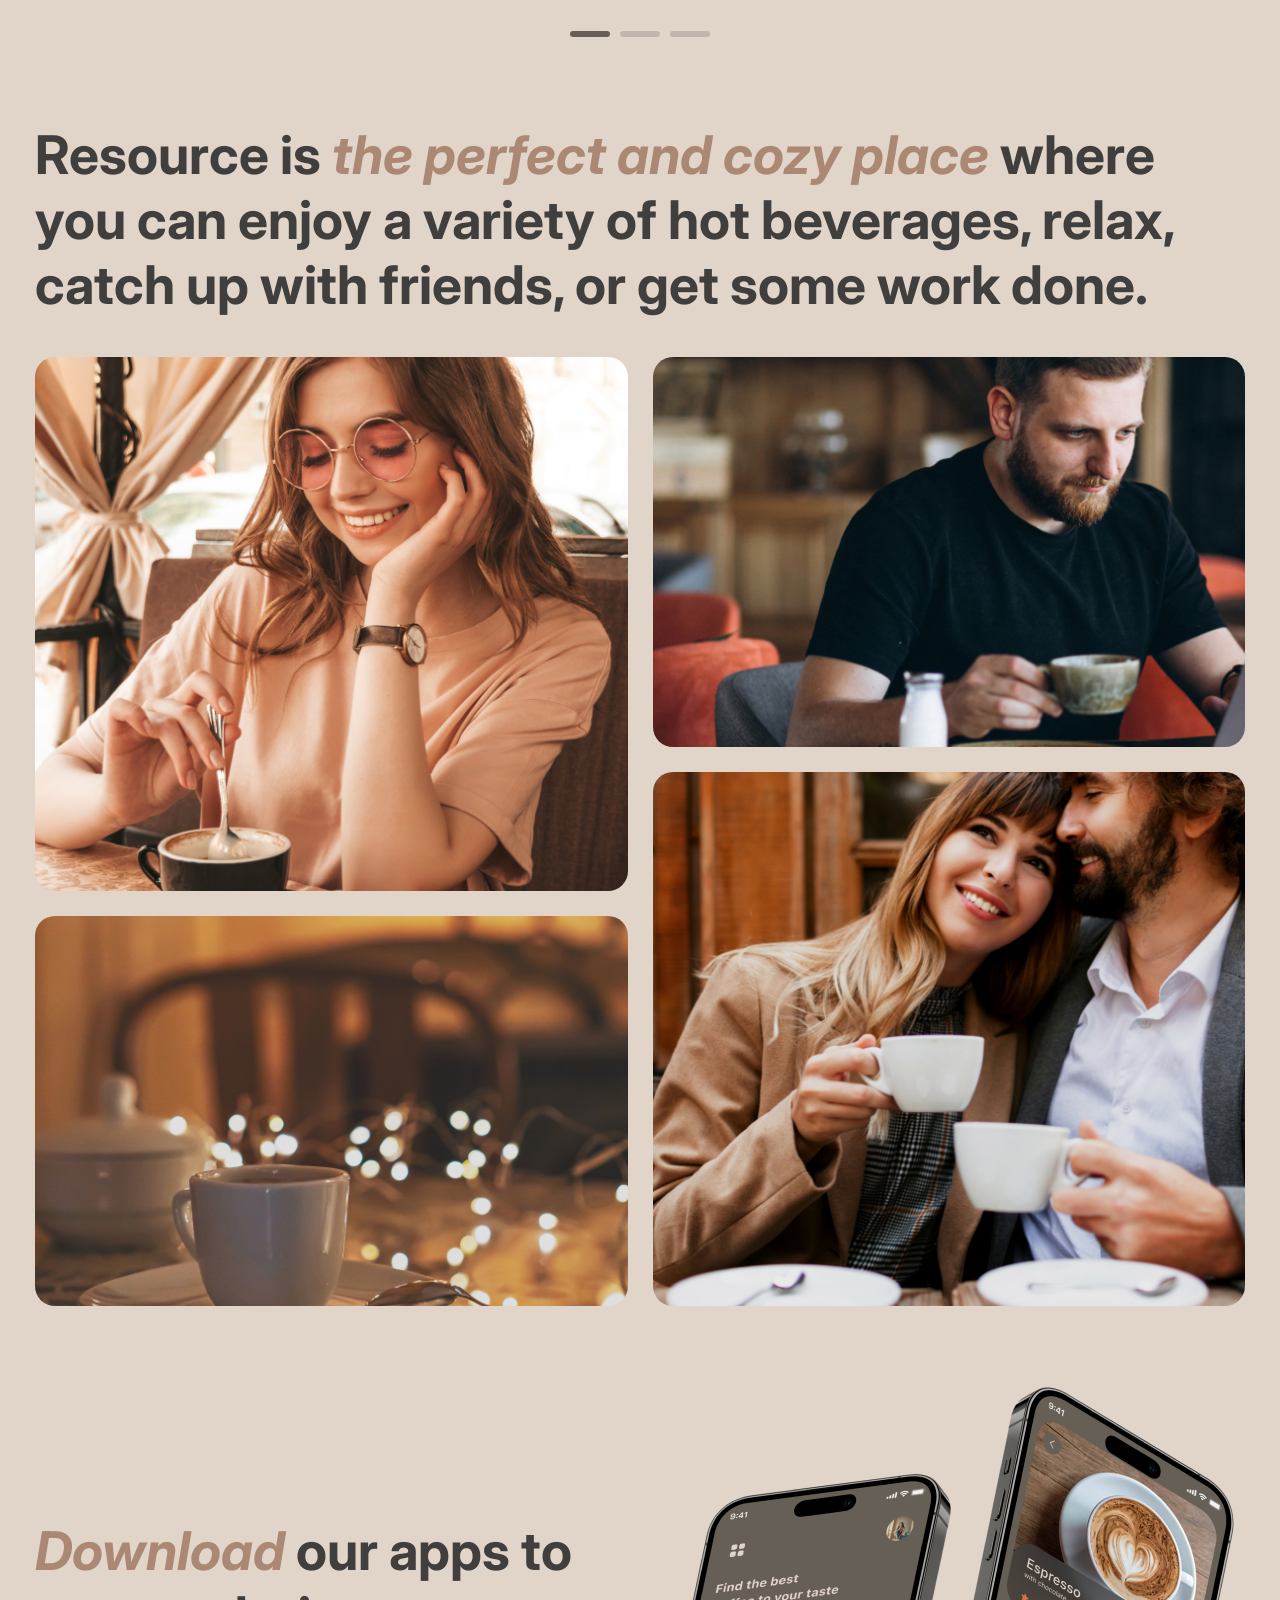
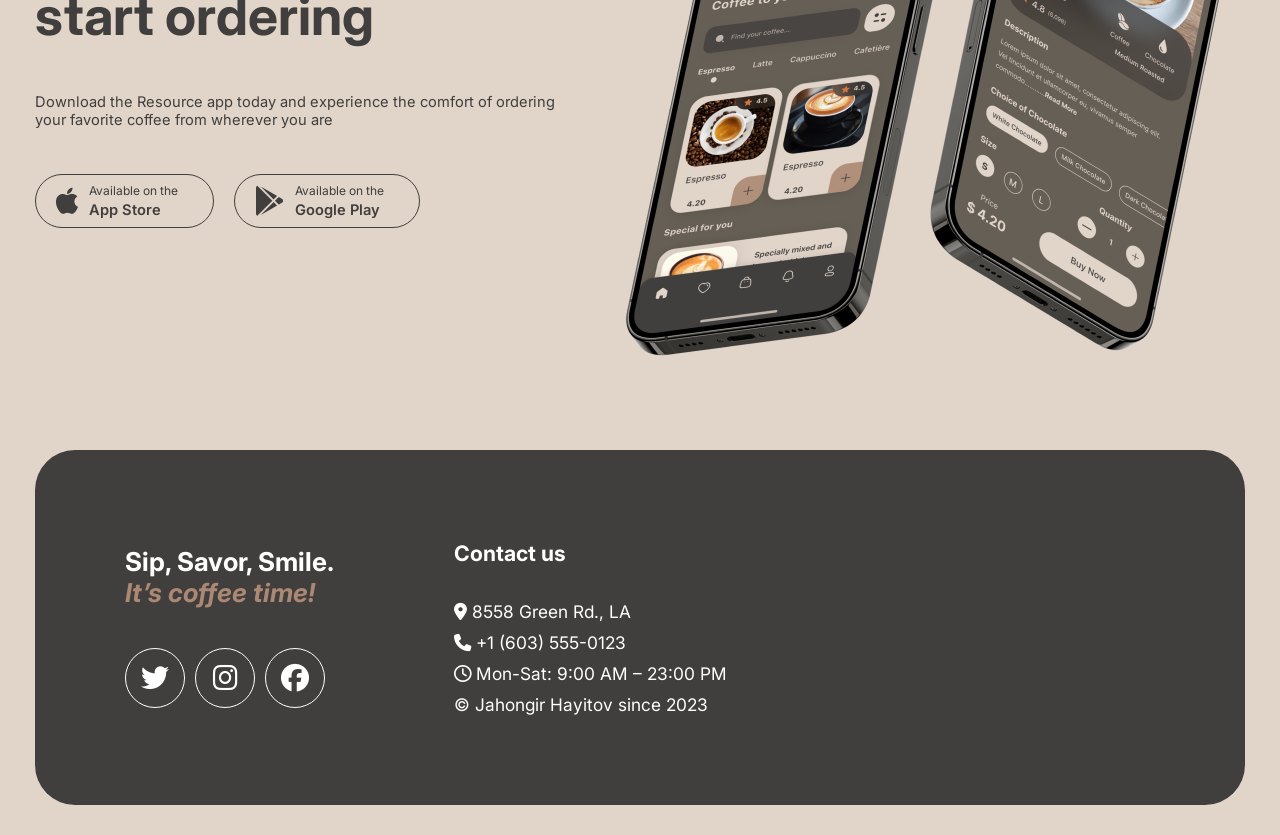
==== commit f11144de: "fix: chnage nav coffee cup icon" ====
--- a/index.html
+++ b/index.html
@@ -29,11 +29,11 @@
           </ul>
           <div class="nav__menu">
             <a href="./menu"
-              >Menu <i class="fa fa-coffee" aria-hidden="true"></i
-            ></a>
-          </div>
-        </div>
-        <i class="fa-solid fa-bars hidden"></i>
+              >Menu <img class="fa fa-coffee" src="./assets/coffee-cup.png">
+            </a>
+          </div>
+        </div>
+        <img class="fa-solid fa-bars hidden" src="./assets/icon-burger.png">
       </nav>
 
       <header class="hero">
@@ -49,9 +49,10 @@
             beverage.
           </p>
           <a href="./menu" class="hero__link-btn"
-            ><span>Menu</span> <i class="fa fa-coffee" aria-hidden="true"></i
-          ></a>
+            ><span>Menu</span><img class="fa fa-coffee" src="./assets/coffee-cup.png">
+          </a>
         </article>
+        <video src="./assets/video/video-enjoy.mp4" autoplay="" loop="" muted=""></video>
       </header>
 
       <section id="favorite-coffee" class="favorite-coffee">
@@ -214,7 +215,7 @@
             <li>
               <i class="fa-regular fa-clock"></i> Mon-Sat: 9:00 AM – 23:00 PM
             </li>
-            <li>&copy; Jahongir Hayitov 2023</li>
+            <li>&copy; Jahongir Hayitov since 2023</li>
           </ul>
         </section>
       </footer>
--- a/style.css
+++ b/style.css
@@ -20,6 +20,26 @@
   align-items: center;
   justify-content: space-between;
   width: calc(225px + 50%);
+}
+.nav .nav__panel.active {
+  position: fixed;
+  left: 0;
+  right: 0;
+  top: 0;
+  bottom: 0;
+  width: 100%;
+  display: flex !important;
+  flex-direction: column;
+  justify-content: center;
+  align-items: center;
+  gap: 30px;
+  z-index: 2;
+  background-color: rgba(225, 212, 201, 0.862745098);
+  backdrop-filter: blur(3px);
+}
+.nav .nav__panel.active .nav__links {
+  flex-direction: column;
+  text-align: center;
 }
 .nav .nav__panel a {
   position: relative;
@@ -238,7 +258,6 @@
   display: flex;
   flex-direction: column;
   gap: 15px;
-  position: relative;
 }
 @media screen and (max-width: 400px) {
   body #root {
@@ -247,7 +266,7 @@
 }
 
 .hero {
-  background: linear-gradient(135deg, rgb(0, 0, 0), rgba(0, 0, 0, 0.384)), url("./assets/hero.jpg");
+  background: url("./assets/hero.jpg"), black;
   background-position: center;
   background-repeat: no-repeat;
   background-size: cover;
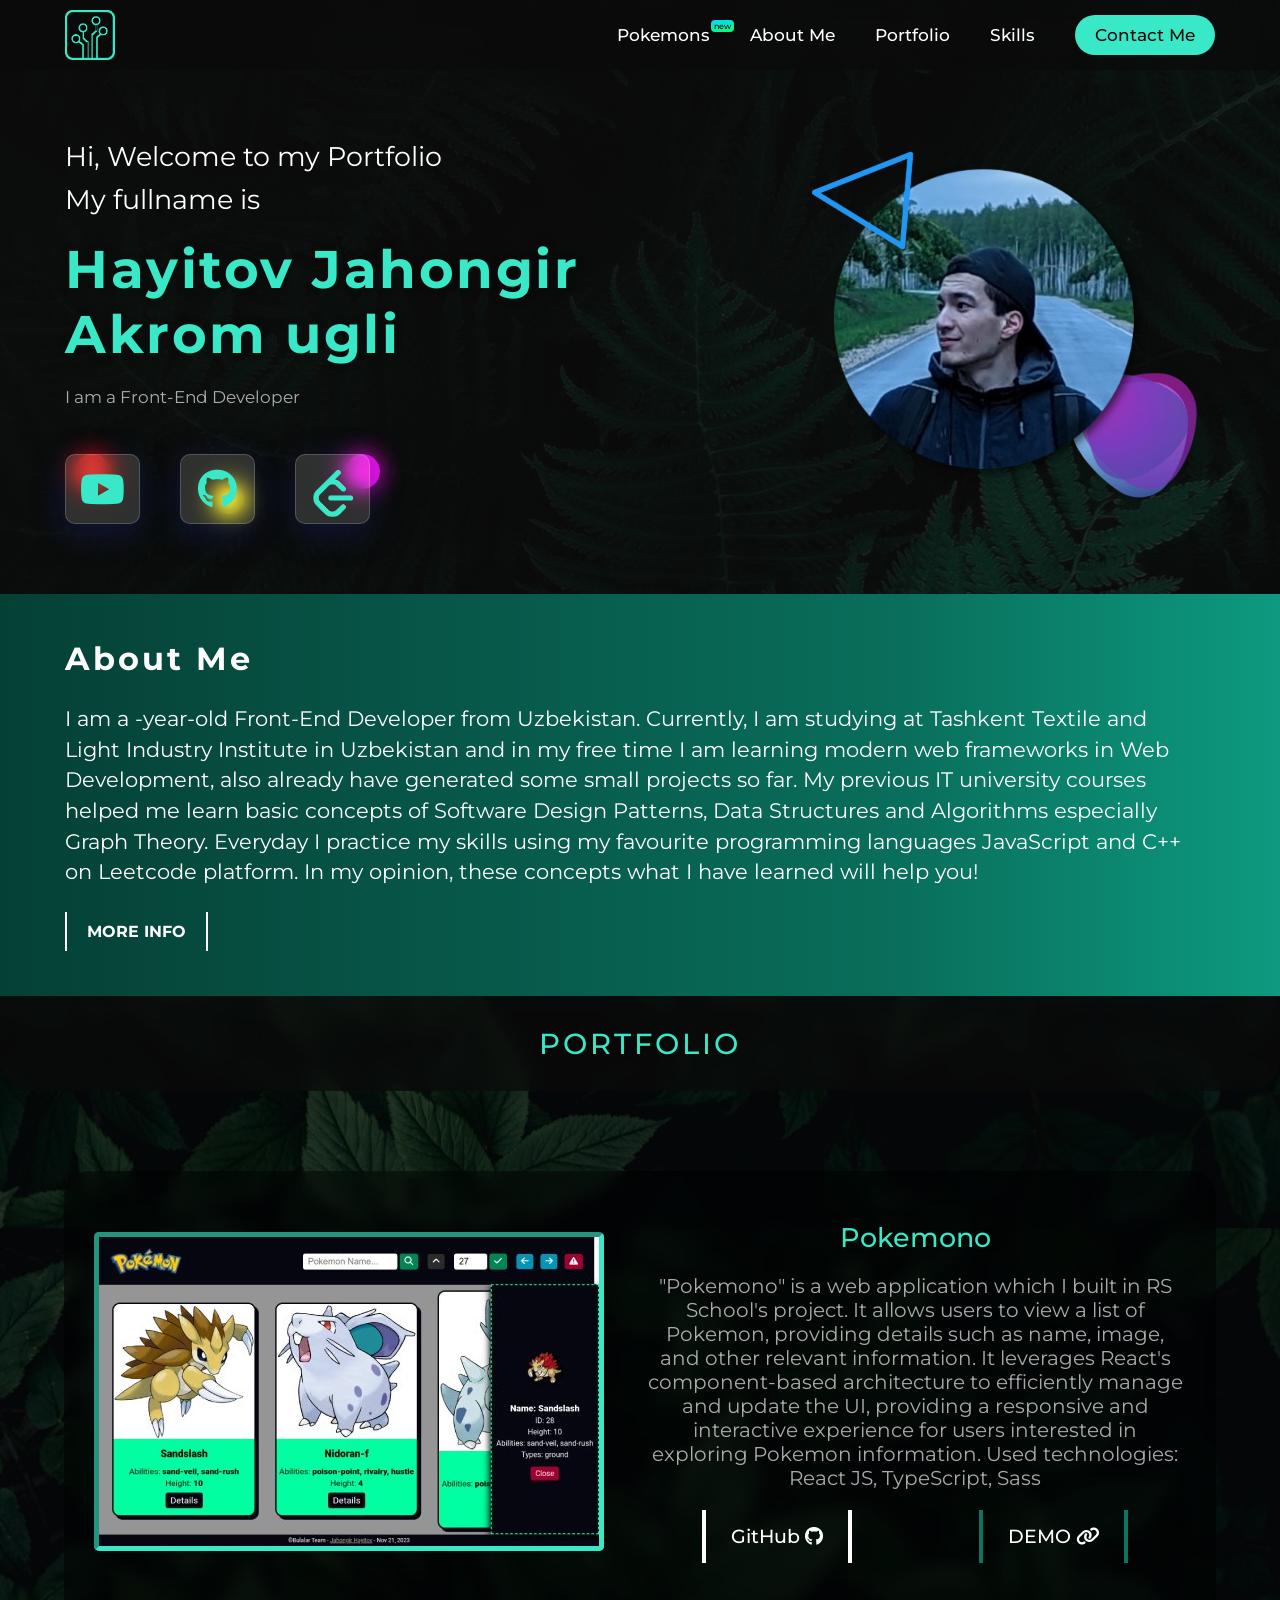
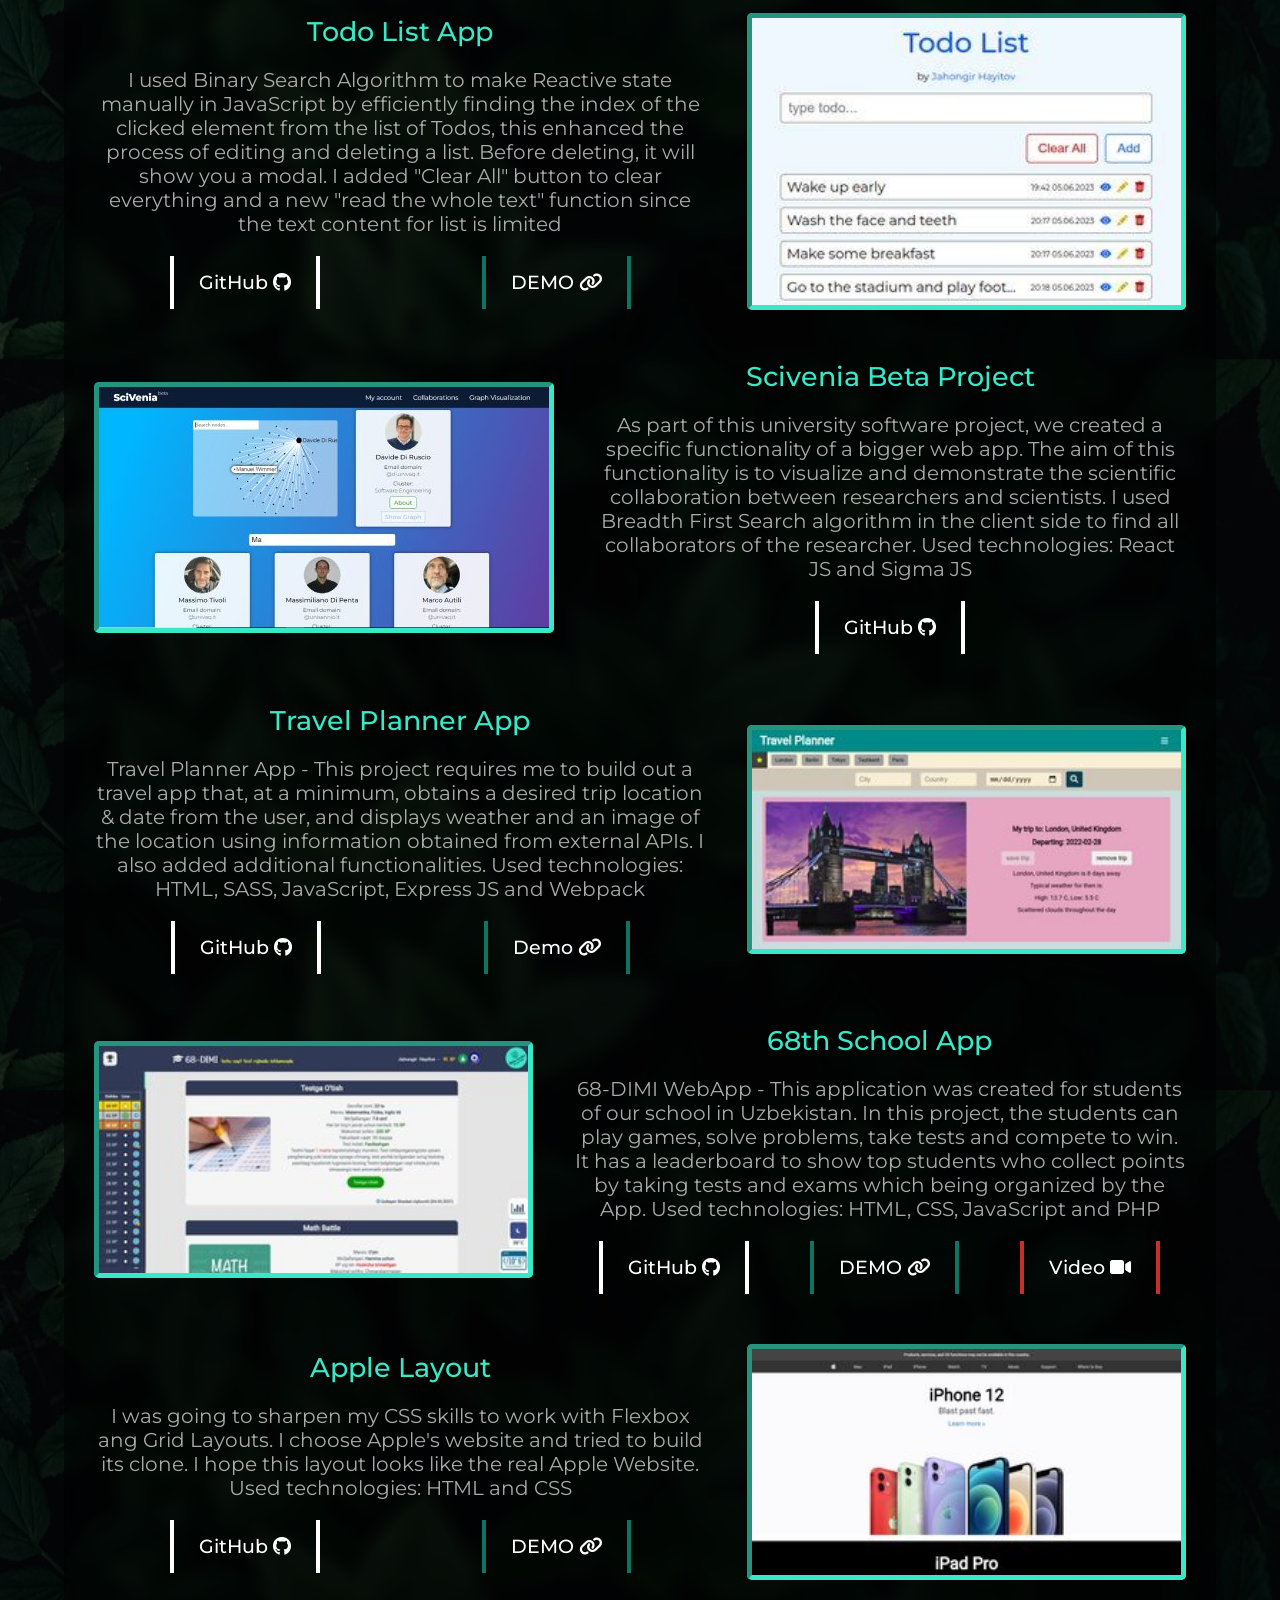
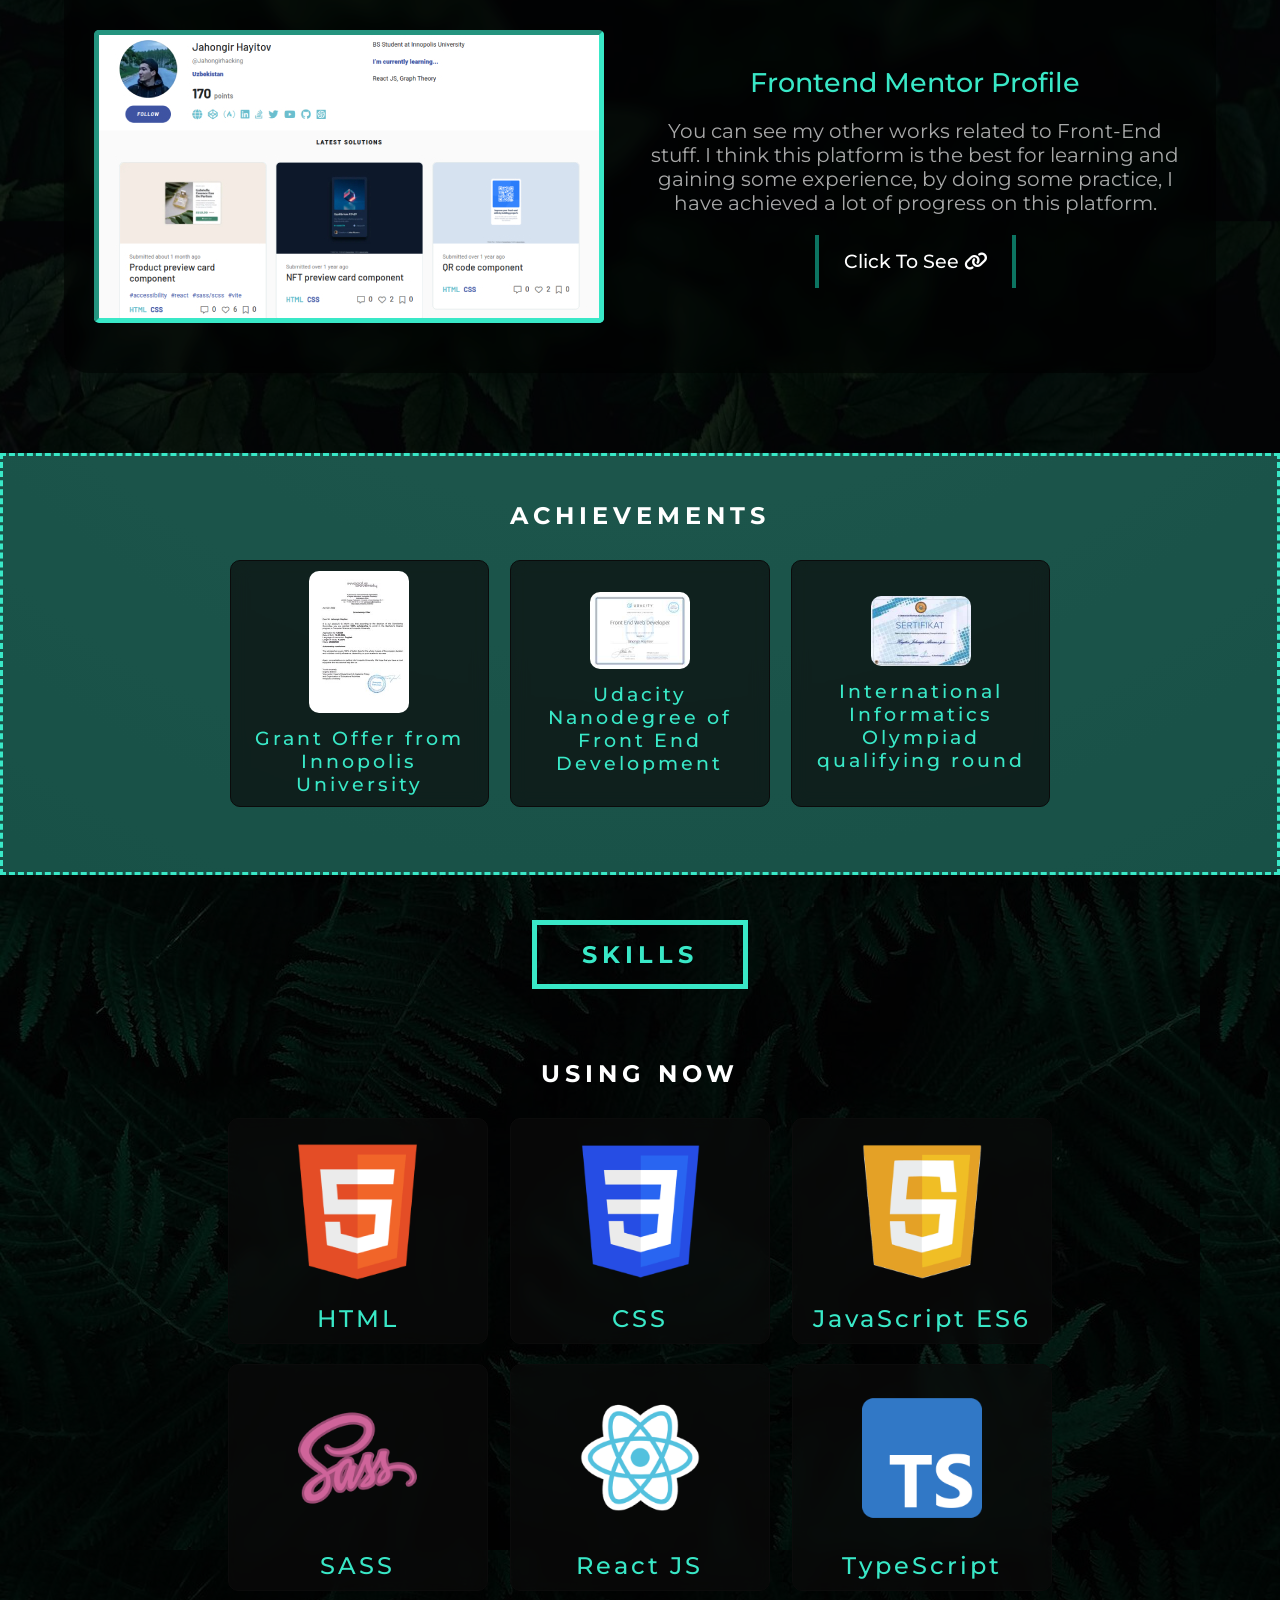
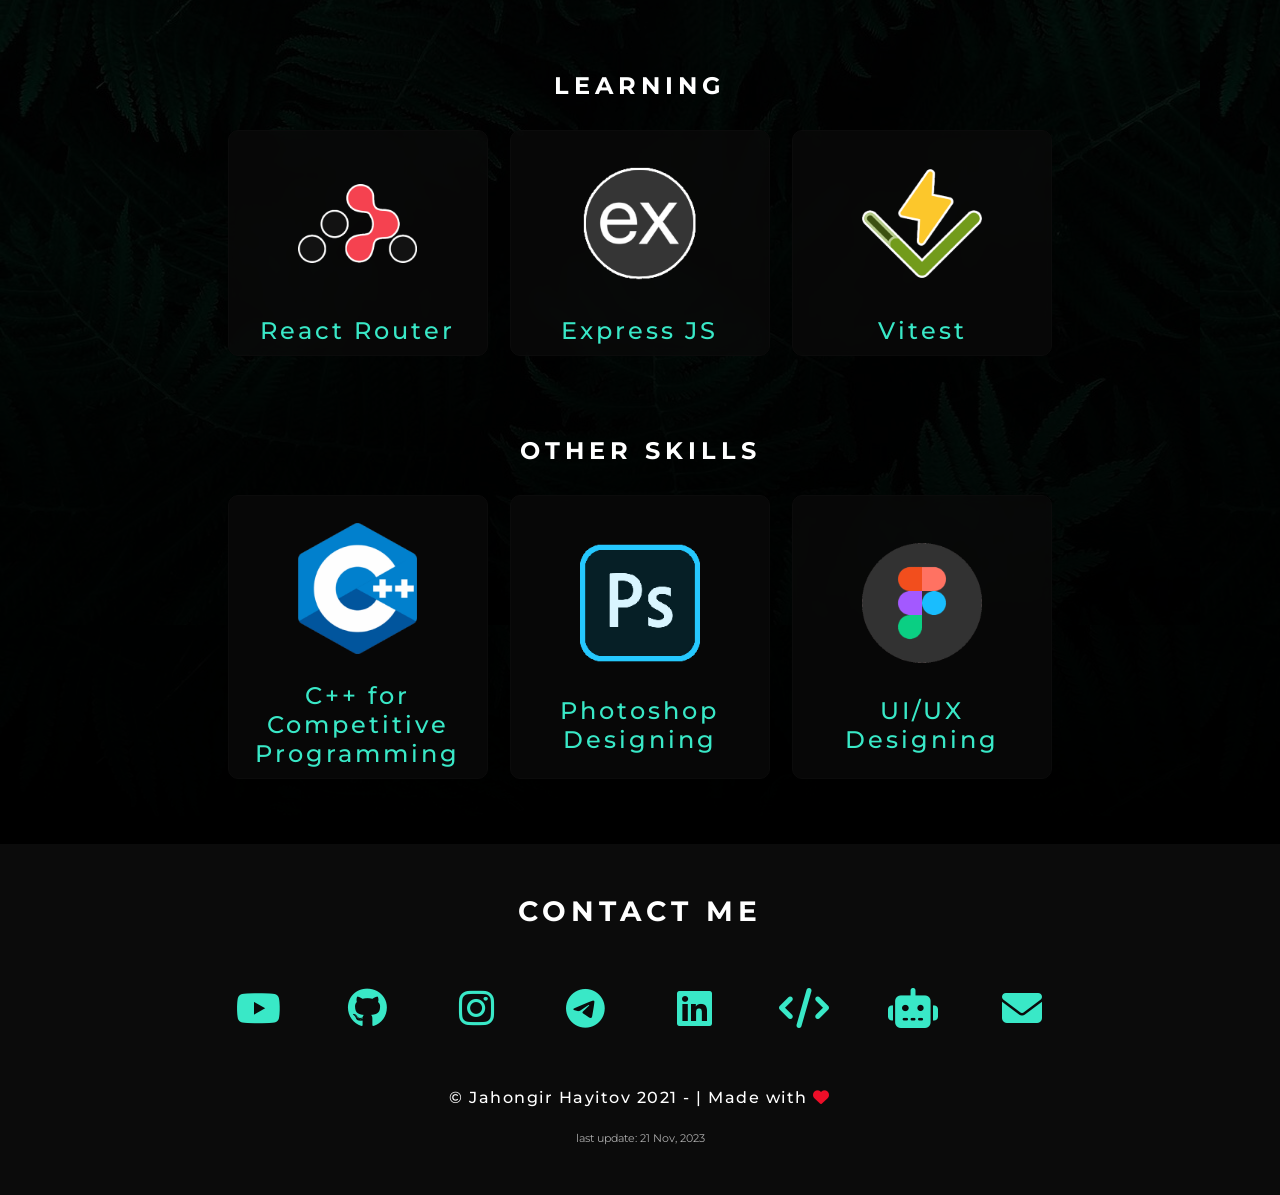
==== commit aa3b9707: "feat: add my portfolio" ====
--- a/index.html
+++ b/index.html
@@ -1,226 +1,571 @@
-<!DOCTYPE html>
-<html lang="en">
-  <head>
-    <meta charset="UTF-8" >
-    <meta name="viewport" content="width=device-width, initial-scale=1.0" >
-    <title>Coffee Shop</title>
-    <link rel="stylesheet" href="./style.css" >
-    <link
-      rel="stylesheet"
-      href="https://cdnjs.cloudflare.com/ajax/libs/font-awesome/6.5.1/css/all.min.css"
-      integrity="sha512-DTOQO9RWCH3ppGqcWaEA1BIZOC6xxalwEsw9c2QQeAIftl+Vegovlnee1c9QX4TctnWMn13TZye+giMm8e2LwA=="
-      crossorigin="anonymous"
-      referrerpolicy="no-referrer"
-    >
-    <link rel="shortcut icon" href="./assets/x-logo.png" type="image/x-icon" >
-  </head>
-  <body>
-    <div id="root">
-      <nav class="nav">
-        <div class="nav__logo">
-          <img src="./assets/logo.png" alt="logo image" >
-        </div>
-        <div class="nav__panel">
-          <ul class="nav__links">
-            <li><a href="#favorite-coffee">Favorite coffee</a></li>
-            <li><a href="#about">About</a></li>
-            <li><a href="#app">Mobile app</a></li>
-            <li><a href="#contact">Contact us</a></li>
-          </ul>
-          <div class="nav__menu">
-            <a href="./menu"
-              >Menu <img class="fa fa-coffee" src="./assets/coffee-cup.png">
-            </a>
-          </div>
-        </div>
-        <img class="fa-solid fa-bars hidden" src="./assets/icon-burger.png">
-      </nav>
-
-      <header class="hero">
-        <article class="hero__content">
-          <h2 class="hero__title enjoy">
-            <span class="premium-style">Enjoy</span> premium coffee at our
-            charming cafe
-          </h2>
-          <p class="hero__info">
-            With its inviting atmosphere and delicious coffee options, the
-            Coffee House Resource is a popular destination for coffee lovers and
-            those seeking a warm and inviting space to enjoy their favorite
-            beverage.
-          </p>
-          <a href="./menu" class="hero__link-btn"
-            ><span>Menu</span><img class="fa fa-coffee" src="./assets/coffee-cup.png">
-          </a>
-        </article>
-        <video src="./assets/video/video-enjoy.mp4" autoplay="" loop="" muted=""></video>
-      </header>
-
-      <section id="favorite-coffee" class="favorite-coffee">
-        <h1 class="favorite__title">
-          Choose your <span class="premium-style">favorite</span> coffee
-        </h1>
-        <div class="favorite__slider-container">
-          <div id="slider" class="favorite__slider">
-            <!-- Slide Item -->
-            <article id="slide-1" class="slide">
-              <div class="image-container">
-                <img src="./assets/coffee-slider-1.png" alt="coffee image" >
-              </div>
-              <div class="favorite__content">
-                <h2 class="favorite__name">S’mores Frappuccino</h2>
-                <p class="favorite__info">
-                  This new drink takes an espresso and mixes it with brown sugar
-                  and cinnamon before being topped with oat milk.
-                </p>
-                <b class="favorite__price">$5.50</b>
-              </div>
-            </article>
-            <!-- Slide Item -->
-            <article id="slide-2" class="slide">
-              <div class="image-container">
-                <img src="./assets/coffee-slider-2.png" alt="coffee image" >
-              </div>
-              <div class="favorite__content">
-                <h2 class="favorite__name">Caramel Macchiato</h2>
-                <p class="favorite__info">
-                  Fragrant and unique classic espresso with rich caramel-peanut
-                  syrup, with the addition of delicate cream under whipped thick
-                  foam.
-                </p>
-                <b class="favorite__price">$5.00</b>
-              </div>
-            </article>
-            <!-- Slide Item -->
-            <article id="slide-3" class="slide">
-              <div class="image-container">
-                <img src="./assets/coffee-slider-3.png" alt="coffee image" >
-              </div>
-              <div class="favorite__content">
-                <h2 class="favorite__name">Ice coffee</h2>
-                <p class="favorite__info">
-                  A popular summer drink that tones and invigorates. Prepared
-                  from coffee, milk and ice.
-                </p>
-                <b class="favorite__price">$4.50</b>
-              </div>
-            </article>
-            <!-- Slide Item -->
-          </div>
-          <div class="favorite__nav">
-            <a class="slide__portal active"></a>
-            <a class="slide__portal"></a>
-            <a class="slide__portal"></a>
-            <!-- left - right buttons -->
-            <a class="slide__btn left disabled" id="leftBtn"
-              ><i class="fa fa-arrow-left" aria-hidden="true"></i
-            ></a>
-            <a class="slide__btn right" id="rightBtn"
-              ><i class="fa fa-arrow-right" aria-hidden="true"></i
-            ></a>
-          </div>
-        </div>
-      </section>
-
-      <section id="about" class="about">
-        <h2 class="about__title">
-          Resource is
-          <span class="premium-style">the perfect and cozy place</span> where
-          you can enjoy a variety of hot beverages, relax, catch up with
-          friends, or get some work done.
-        </h2>
-
-        <div class="about__image-container">
-          <div class="grid-container grid-1">
-            <div class="image-box">
-              <img src="./assets/about-1.png" alt="about image" >
-            </div>
-            <div class="image-box extra-img">
-              <img src="./assets/about-2.png" alt="about image" >
-            </div>
-          </div>
-          <div class="grid-container grid-2">
-            <div class="image-box extra-img">
-              <img src="./assets/about-3.png" alt="about image" >
-            </div>
-            <div class="image-box">
-              <img src="./assets/about-4.png" alt="about image" >
-            </div>
-          </div>
-        </div>
-      </section>
-
-      <section id="app" class="app">
-        <div class="image-box">
-          <img src="./assets/mobile-screens.png" alt="mobile image" >
-        </div>
-        <div class="app__content">
-          <h2 class="app__title">
-            <span class="premium-style">Download</span> our apps to start
-            ordering
-          </h2>
-          <p class="app__info">
-            Download the Resource app today and experience the comfort of
-            ordering your favorite coffee from wherever you are
-          </p>
-          <div class="app__links">
-            <a href="#">
-              <i class="fa-brands fa-apple"></i>
-              <div class="link-content">
-                <p>Available on the</p>
-                <h3>App Store</h3>
-              </div>
-            </a>
-            <a href="#">
-              <i class="fa-brands fa-google-play"></i>
-              <div class="link-content">
-                <p>Available on the</p>
-                <h3>Google Play</h3>
-              </div>
-            </a>
-          </div>
-        </div>
-      </section>
-
-      <footer class="footer" id="contact">
-        <div class="motto">
-          <h2>
-            Sip, Savor, Smile. <br >
-            <span class="premium-style">It’s coffee time!</span>
-          </h2>
-          <nav class="social-network__links">
-            <ul>
-              <li>
-                <a href="#">
-                  <i class="fa-brands fa-twitter"></i>
-                </a>
-              </li>
-              <li>
-                <a href="#">
-                  <i class="fa-brands fa-instagram"></i>
-                </a>
-              </li>
-              <li>
-                <a href="#">
-                  <i class="fa-brands fa-facebook"></i>
-                </a>
-              </li>
-            </ul>
-          </nav>
-        </div>
-        <section class="contact-us">
-          <h2>Contact us</h2>
-          <ul class="contact-list">
-            <li><i class="fa-solid fa-location-dot"></i> 8558 Green Rd., LA</li>
-            <li><i class="fa-solid fa-phone"></i> +1 (603) 555-0123</li>
-            <li>
-              <i class="fa-regular fa-clock"></i> Mon-Sat: 9:00 AM – 23:00 PM
-            </li>
-            <li>&copy; Jahongir Hayitov since 2023</li>
-          </ul>
-        </section>
-      </footer>
-    </div>
-
-    <script src="./app.js"></script>
-  </body>
-</html>
+<!DOCTYPE html>
+<html lang="en">
+  <head>
+    <meta charset="UTF-8" />
+    <meta http-equiv="X-UA-Compatible" content="IE=edge" />
+    <meta name="viewport" content="width=device-width, initial-scale=1.0" />
+    <meta
+      name="google-site-verification"
+      content="nfVN6bDqMxUwXOIJZfWOsY_rWscGwmmaQKP82FDvpfU"
+    />
+    <meta name="description" content="Jahongir Hayitov's portfolio webpage" />
+    <meta
+      name="keywords"
+      content="Jahongir Hayitov, Jahongir Khayitov, Jahongir Hacking, Jahongirhacking, Bulalar Team, Portfolio, JavaScript, React JS, Uzbekistan, Kashkadarya, Programmer"
+    />
+    <meta name="author" content="Jahongir Hayitov Akrom ugli" />
+    <title>Jahongir Hayitov - Portfolio (Bulalar Team)</title>
+    <!-- STYLES -->
+    <link rel="stylesheet" href="./style.css" />
+    <link
+      rel="stylesheet"
+      href="https://cdnjs.cloudflare.com/ajax/libs/font-awesome/6.4.0/css/all.min.css"
+      integrity="sha512-iecdLmaskl7CVkqkXNQ/ZH/XLlvWZOJyj7Yy7tcenmpD1ypASozpmT/E0iPtmFIB46ZmdtAc9eNBvH0H/ZpiBw=="
+      crossorigin="anonymous"
+      referrerpolicy="no-referrer"
+    />
+    <link rel="icon" href="./img/logo.png" />
+  </head>
+  <body>
+    <!-- NAVBAR -->
+    <nav id="nav" class="nav">
+      <img src="./img/logo.png" class="nav__logo" alt="logo-image" />
+      <ul class="nav__list" id="nav__list">
+        <li class="nav__item">
+          <a class="nav__link" href="https://pokemono.netlify.app/"
+            >Pokemons<span class="badge new-badge">new</span></a
+          >
+        </li>
+        <li class="nav__item">
+          <a class="nav__link" href="#about_me">About Me</a>
+        </li>
+        <li class="nav__item">
+          <a class="nav__link" href="#portfolio">Portfolio</a>
+        </li>
+        <li class="nav__item">
+          <a class="nav__link" href="#skills">Skills</a>
+        </li>
+        <li class="nav__item">
+          <a class="nav__link" href="#footer" id="nav_last_link">Contact Me</a>
+        </li>
+      </ul>
+      <i id="nav__overlay-menu-bars" class="fa-solid fa-bars hidden"></i>
+    </nav>
+
+    <!-- HEADER -->
+    <header id="header">
+      <div class="header__info">
+        <span>Hi, Welcome to my Portfolio</span>
+        <span>My fullname is</span>
+        <h1 class="header__my-name">Hayitov Jahongir Akrom ugli</h1>
+        <small class="header__my-job">I am a Front-End Developer</small>
+        <ul class="header__network">
+          <!-- Balls -->
+          <li class="ball number-1"></li>
+          <li class="ball number-2"></li>
+          <li class="ball number-3"></li>
+          <!-- LINKS CARD -->
+          <li class="header__list">
+            <a
+              class="header__link"
+              href="https://www.youtube.com/channel/UCcCMHnnX5p9yfZ-ZtaCaGCw?sub_confirmation=1"
+              ><i class="fab fa-youtube"></i
+            ></a>
+          </li>
+          <li class="header__list">
+            <a class="header__link" href="https://github.com/Jahongirhacking"
+              ><i class="fab fa-github"></i
+            ></a>
+          </li>
+          <li class="header__list">
+            <a class="header__link" href="https://leetcode.com/Jahongirhacking/"
+              ><img
+                src="./img/Logos/leetcode.png"
+                class="fa-solid fa-leetcode"
+                alt="leetcode-logo"
+            /></a>
+          </li>
+        </ul>
+      </div>
+
+      <div class="header__img">
+        <img class="header__my-img" src="./img/profile1.png" alt="myImg" />
+        <div class="header__img-shadow"></div>
+        <img
+          class="header__triangle-img animating-shape"
+          src="./img/traiangle.png"
+          alt="triangle-image"
+        />
+        <img
+          class="header__pattern-img animating-shape"
+          src="./img/pattern.png"
+          alt="pattern-image"
+        />
+      </div>
+    </header>
+
+    <!-- ABOUT ME SECTION -->
+    <section id="about_me">
+      <h3 class="about_me__title">About Me</h3>
+      <p class="about_me__info">
+        I am a <span id="my-age"></span>-year-old Front-End Developer from
+        Uzbekistan. Currently, I am studying at Tashkent Textile and Light
+        Industry Institute in Uzbekistan and in my free time I am learning
+        modern web frameworks in Web Development, also already have generated
+        some small projects so far. My previous IT university courses helped me
+        learn basic concepts of Software Design Patterns, Data Structures and
+        Algorithms especially Graph Theory. Everyday I practice my skills using
+        my favourite programming languages JavaScript and C++ on Leetcode
+        platform. In my opinion, these concepts what I have learned will help
+        you!
+      </p>
+
+      <a
+        href="https://www.linkedin.com/in/jahongir-hayitov-633b9a1b3/"
+        class="about_me__link"
+        >More Info</a
+      >
+    </section>
+
+    <!-- PORTFOLIO SECTION -->
+    <section id="portfolio">
+      <h2 class="portfolio__heading">Portfolio</h2>
+      <div class="project-container portfolio__projects">
+        <div class="portfolio__project">
+          <img
+            class="portfolio__img"
+            src="./img/Projects/pokemon.jpg"
+            alt="pokemon-image"
+          />
+          <div class="portfolio__description">
+            <h2 class="portfolio__title">Pokemono</h2>
+            <p class="portfolio__info">
+              "Pokemono" is a web application which I built in RS School's
+              project. It allows users to view a list of Pokemon, providing
+              details such as name, image, and other relevant information. It
+              leverages React's component-based architecture to efficiently
+              manage and update the UI, providing a responsive and interactive
+              experience for users interested in exploring Pokemon information.
+              Used technologies: React JS, TypeScript, Sass
+            </p>
+            <div class="portfolio__links">
+              <a
+                href="https://github.com/Jahongirhacking/RS-School-React-Q4"
+                class="github-link portfolio__link"
+                >GitHub <i class="fab fa-github"></i
+              ></a>
+              <a
+                href="https://pokemono.netlify.app"
+                class="demo-link portfolio__link"
+                >DEMO <i class="fas fa-link"></i
+              ></a>
+            </div>
+          </div>
+        </div>
+        <!-- 1st -->
+        <div class="portfolio__project">
+          <img
+            class="portfolio__img"
+            src="./img/Projects/todolist.jpg"
+            alt="todolist-image"
+          />
+          <div class="portfolio__description">
+            <h2 class="portfolio__title">Todo List App</h2>
+            <p class="portfolio__info">
+              I used Binary Search Algorithm to make Reactive state manually in
+              JavaScript by efficiently finding the index of the clicked element
+              from the list of Todos, this enhanced the process of editing and
+              deleting a list. Before deleting, it will show you a modal. I
+              added "Clear All" button to clear everything and a new "read the
+              whole text" function since the text content for list is limited
+            </p>
+            <div class="portfolio__links">
+              <a
+                href="https://github.com/Jahongirhacking/FE-Projects/tree/main/CRUD%20App"
+                class="github-link portfolio__link"
+                >GitHub <i class="fab fa-github"></i
+              ></a>
+              <a
+                href="https://bulalar-todo.netlify.app/"
+                class="demo-link portfolio__link"
+                >DEMO <i class="fas fa-link"></i
+              ></a>
+            </div>
+          </div>
+        </div>
+        <!-- 2nd -->
+        <div class="portfolio__project">
+          <img
+            class="portfolio__img"
+            src="./img/Projects/scivenia.jpg"
+            alt="travel-image"
+          />
+          <div class="portfolio__description">
+            <h2 class="portfolio__title">Scivenia Beta Project</h2>
+            <p class="portfolio__info">
+              As part of this university software project, we created a specific
+              functionality of a bigger web app. The aim of this functionality
+              is to visualize and demonstrate the scientific collaboration
+              between researchers and scientists. I used Breadth First Search
+              algorithm in the client side to find all collaborators of the
+              researcher. Used technologies: React JS and Sigma JS
+            </p>
+            <div class="portfolio__links">
+              <a
+                href="https://github.com/Jahongirhacking/SciVenia-beta"
+                class="github-link portfolio__link"
+                >GitHub <i class="fab fa-github"></i
+              ></a>
+            </div>
+          </div>
+        </div>
+        <!-- 3rd -->
+        <div class="portfolio__project">
+          <img
+            class="portfolio__img"
+            src="./img/Projects/project5.jpg"
+            alt="travel-image"
+          />
+          <div class="portfolio__description">
+            <h2 class="portfolio__title">Travel Planner App</h2>
+            <p class="portfolio__info">
+              Travel Planner App - This project requires me to build out a
+              travel app that, at a minimum, obtains a desired trip location &
+              date from the user, and displays weather and an image of the
+              location using information obtained from external APIs. I also
+              added additional functionalities. Used technologies: HTML, SASS,
+              JavaScript, Express JS and Webpack
+            </p>
+            <div class="portfolio__links">
+              <a
+                href="https://github.com/Jahongirhacking/Udacity-FE-Projects/tree/main/udacity-5"
+                class="github-link portfolio__link"
+                >GitHub <i class="fab fa-github"></i
+              ></a>
+              <a
+                href="https://bulalar-travel.netlify.app/"
+                class="demo-link portfolio__link"
+                >Demo <i class="fas fa-link"></i
+              ></a>
+            </div>
+          </div>
+        </div>
+        <!-- 4th -->
+        <div class="portfolio__project">
+          <img
+            class="portfolio__img"
+            src="./img/Projects/school.jpg"
+            alt="todolist-image"
+          />
+          <div class="portfolio__description">
+            <h2 class="portfolio__title">68th School App</h2>
+            <p class="portfolio__info">
+              68-DIMI WebApp - This application was created for students of our
+              school in Uzbekistan. In this project, the students can play
+              games, solve problems, take tests and compete to win. It has a
+              leaderboard to show top students who collect points by taking
+              tests and exams which being organized by the App. Used
+              technologies: HTML, CSS, JavaScript and PHP
+            </p>
+            <div class="portfolio__links">
+              <a
+                href="https://github.com/Jahongirhacking/68dimi"
+                class="github-link portfolio__link"
+                >GitHub <i class="fab fa-github"></i
+              ></a>
+              <a
+                href="https://68dimi.netlify.app/"
+                class="demo-link portfolio__link"
+                >DEMO <i class="fas fa-link"></i
+              ></a>
+              <a
+                href="https://youtu.be/f1KV9d9tQu4"
+                class="youtube-link portfolio__link"
+                >Video <i class="fas fa-video"></i
+              ></a>
+            </div>
+          </div>
+        </div>
+        <!-- 5th -->
+        <div class="portfolio__project">
+          <img
+            class="portfolio__img"
+            src="./img/Projects/apple.jpg"
+            alt="todolist-image"
+          />
+          <div class="portfolio__description">
+            <h2 class="portfolio__title">Apple Layout</h2>
+            <p class="portfolio__info">
+              I was going to sharpen my CSS skills to work with Flexbox ang Grid
+              Layouts. I choose Apple's website and tried to build its clone. I
+              hope this layout looks like the real Apple Website. Used
+              technologies: HTML and CSS
+            </p>
+            <div class="portfolio__links">
+              <a
+                href="https://github.com/Jahongirhacking/apple"
+                class="github-link portfolio__link"
+                >GitHub <i class="fab fa-github"></i
+              ></a>
+              <a
+                href="https://apple-bulalar.netlify.app/"
+                class="demo-link portfolio__link"
+                >DEMO <i class="fas fa-link"></i
+              ></a>
+            </div>
+          </div>
+        </div>
+        <!-- 6th -->
+        <div class="portfolio__project">
+          <img
+            class="portfolio__img"
+            src="./img/Projects/frontendmentor.jpg"
+            alt="mentor-image"
+          />
+          <div class="portfolio__description">
+            <h2 class="portfolio__title">Frontend Mentor Profile</h2>
+            <p class="portfolio__info">
+              You can see my other works related to Front-End stuff. I think
+              this platform is the best for learning and gaining some
+              experience, by doing some practice, I have achieved a lot of
+              progress on this platform.
+            </p>
+            <div class="portfolio__links">
+              <a
+                href="https://www.frontendmentor.io/profile/Jahongirhacking"
+                class="demo-link portfolio__link"
+                >Click To See <i class="fas fa-link"></i
+              ></a>
+            </div>
+          </div>
+        </div>
+      </div>
+    </section>
+
+    <!-- ACHIEVEMENTS SECTION -->
+    <section id="achievements">
+      <h3 class="achievements__title">Achievements</h3>
+      <div class="card-container achievements__cards">
+        <div class="achievements__card card">
+          <a href="./img/Achievements/real-img/Scholarship.jpg"
+            ><img
+              class="card__image"
+              src="./img/Achievements/Scholarship.jpg"
+              alt="Scholarship-image"
+          /></a>
+          <p class="card__info">Grant Offer from Innopolis University</p>
+        </div>
+        <div class="achievements__card card">
+          <a href="./img/Achievements/real-img/nanodegree.jpg"
+            ><img
+              class="card__image"
+              src="./img/Achievements/nanodegree.jpg"
+              alt="nanodegree-image"
+          /></a>
+          <p class="card__info">Udacity Nanodegree of Front End Development</p>
+        </div>
+        <div class="achievements__card card">
+          <a href="./img/Achievements/real-img/inter-olymp.jpg"
+            ><img
+              class="card__image"
+              src="./img/Achievements/inter-olymp.jpg"
+              alt="inter-olymp-image"
+          /></a>
+          <p class="card__info">
+            International Informatics Olympiad qualifying round
+          </p>
+        </div>
+      </div>
+    </section>
+
+    <!-- SKILLS SECTION -->
+    <section id="skills">
+      <h2 class="skills__title">Skills</h2>
+      <!-- USING -->
+      <div class="skills__using skill-container">
+        <h3 class="skills__using__title skill-title">Using Now</h3>
+        <div class="card-container skills__using__cards">
+          <div class="skills__using__card card">
+            <img
+              class="card__image"
+              src="./img/Logos/html.png"
+              alt="html-logo"
+            />
+            <p class="card__info">HTML</p>
+          </div>
+          <div class="skills__using__card card">
+            <img class="card__image" src="./img/Logos/css.png" alt="css-logo" />
+            <p class="card__info">CSS</p>
+          </div>
+          <div class="skills__using__card card">
+            <img class="card__image" src="./img/Logos/js.png" alt="js-logo" />
+            <p class="card__info">JavaScript ES6</p>
+          </div>
+          <div class="skills__using__card card">
+            <img
+              class="card__image"
+              src="./img/Logos/sass.png"
+              alt="sass-logo"
+            />
+            <p class="card__info">SASS</p>
+          </div>
+          <div class="skills__using__card card">
+            <img
+              class="card__image"
+              src="./img/Logos/react.png"
+              alt="react-logo"
+            />
+            <p class="card__info">React JS</p>
+          </div>
+          <div class="skills__using__card card">
+            <img
+              class="card__image"
+              src="./img/Logos/typescript.png"
+              alt="typescript-logo"
+            />
+            <p class="card__info">TypeScript</p>
+          </div>
+        </div>
+      </div>
+      <!-- LEARNING -->
+      <div class="skills__learning skill-container">
+        <h3 class="skills__learning__title skill-title">Learning</h3>
+        <div class="card-container skills__learning__cards">
+          <div class="skills__learning__card card">
+            <img
+              class="card__image"
+              src="./img/Logos/react-router.png"
+              alt="react-router-logo"
+            />
+            <p class="card__info">React Router</p>
+          </div>
+          <div class="skills__learning__card card">
+            <img
+              class="card__image"
+              src="./img/Logos/express.png"
+              alt="express-logo"
+            />
+            <p class="card__info">Express JS</p>
+          </div>
+          <div class="skills__learning__card card">
+            <img
+              class="card__image"
+              src="./img/Logos/vitest.png"
+              alt="vitest-logo"
+            />
+            <p class="card__info">Vitest</p>
+          </div>
+        </div>
+      </div>
+      <!-- OTHERS -->
+      <div class="skills__others skill-container">
+        <h3 class="skills__others__title skill-title">Other Skills</h3>
+        <div class="card-container skills__others__cards">
+          <div class="skills__others__card card">
+            <img class="card__image" src="./img/Logos/cpp.png" alt="cpp-logo" />
+            <p class="card__info">C++ for Competitive Programming</p>
+          </div>
+          <div class="skills__others__card card">
+            <img
+              class="card__image"
+              src="./img/Logos/photoshop.png"
+              alt="photoshop-logo"
+            />
+            <p class="card__info">Photoshop Designing</p>
+          </div>
+          <div class="skills__others__card card">
+            <img
+              class="card__image"
+              src="./img/Logos/figma.png"
+              alt="photoshop-logo"
+            />
+            <p class="card__info">UI/UX Designing</p>
+          </div>
+        </div>
+      </div>
+    </section>
+
+    <!-- FOOTER -->
+    <footer id="footer">
+      <h3 class="footer__title">Contact Me</h3>
+      <div class="footer__links link-container">
+        <a
+          class="footer__link"
+          href="https://www.youtube.com/channel/UCcCMHnnX5p9yfZ-ZtaCaGCw?sub_confirmation=1"
+          id="yt-link"
+          ><i class="fab fa-youtube"></i
+        ></a>
+        <a
+          class="footer__link"
+          href="https://github.com/Jahongirhacking"
+          id="gh-link"
+          ><i class="fab fa-github"></i
+        ></a>
+        <a
+          class="footer__link"
+          href="https://www.instagram.com/jahongir_khayitov/"
+          id="ig-link"
+          ><i class="fab fa-instagram"></i
+        ></a>
+        <a
+          class="footer__link"
+          href="https://t.me/JahongirKhayitov"
+          id="tg-link"
+          ><i class="fab fa-telegram"></i
+        ></a>
+        <a
+          class="footer__link"
+          href="https://www.linkedin.com/in/jahongir-hayitov-633b9a1b3/"
+          id="ln-link"
+          ><i class="fab fa-linkedin"></i
+        ></a>
+        <a
+          class="footer__link"
+          href="https://leetcode.com/Jahongirhacking/"
+          id="lc-link"
+          ><i class="fa-solid fa-code"></i
+        ></a>
+        <a
+          class="footer__link"
+          href="https://robocontest.uz/profile/jahongir_khayitov"
+          id="rb-link"
+          ><i class="fas fa-robot"></i
+        ></a>
+        <a
+          class="footer__link"
+          href="mailto:Jahongirhacking@gmail.com"
+          id="email"
+          ><i class="fas fa-envelope"></i
+        ></a>
+      </div>
+      <p class="footer__info">
+        &copy; Jahongir Hayitov 2021 - <span id="current__year"></span> | Made
+        with
+        <i class="fas fa-heart red-color"></i>
+      </p>
+      <small class="footer__small">last update: 21 Nov, 2023</small>
+    </footer>
+
+    <script>
+      const navList = document.getElementById("nav__list");
+      const overlayMenuBar = document.getElementById("nav__overlay-menu-bars");
+
+      const controlWindowSize = () => {
+        // Media Queries
+        if (window.innerWidth < 800) {
+          navList.classList.add("hidden");
+          navList.classList.add("overlay");
+          overlayMenuBar.classList.remove("fa-xmark");
+          overlayMenuBar.classList.add("fa-bars");
+          overlayMenuBar.classList.remove("hidden");
+        } else {
+          navList.classList.remove("hidden");
+          navList.classList.remove("overlay");
+          overlayMenuBar.classList.add("hidden");
+        }
+      };
+
+      window.addEventListener("resize", controlWindowSize);
+    </script>
+  </body>
+</html>
--- a/style.css
+++ b/style.css
@@ -1,675 +1,1311 @@
-@import url("https://fonts.googleapis.com/css2?family=Inter:wght@400;600&display=swap");
-.nav {
-  font-weight: 600;
-  display: flex;
-  justify-content: space-between;
-  align-items: center;
-}
-.nav .nav__logo {
-  width: 100px;
-}
-.nav .nav__logo img {
-  width: 100%;
-  transition: filter 0.4s ease;
-}
-.nav .nav__logo img:hover {
-  filter: drop-shadow(0px 0px 5px rgba(0, 0, 0, 0.425));
-}
-.nav .nav__panel {
-  display: flex;
-  align-items: center;
-  justify-content: space-between;
-  width: calc(225px + 50%);
-}
-.nav .nav__panel.active {
-  position: fixed;
-  left: 0;
-  right: 0;
-  top: 0;
-  bottom: 0;
-  width: 100%;
-  display: flex !important;
-  flex-direction: column;
-  justify-content: center;
-  align-items: center;
-  gap: 30px;
-  z-index: 2;
-  background-color: rgba(225, 212, 201, 0.862745098);
-  backdrop-filter: blur(3px);
-}
-.nav .nav__panel.active .nav__links {
-  flex-direction: column;
-  text-align: center;
-}
-.nav .nav__panel a {
-  position: relative;
-}
-.nav .nav__panel a:before {
-  content: "";
-  position: absolute;
-  width: 100%;
-  height: 2px;
-  bottom: 0;
-  margin: -5px 0;
-  background-color: var(--primary-color);
-  visibility: hidden;
-  transform: scaleX(0);
-  transition: all 0.6s ease-in-out 0s;
-}
-.nav .nav__panel a.active:before, .nav .nav__panel a:hover:before {
-  visibility: visible;
-  transform: scaleX(1);
-}
-.nav .nav__panel .nav__links {
-  display: flex;
-  gap: 30px;
-}
-.nav i.fa-bars {
-  font-size: 22pt;
-  cursor: pointer;
-}
-
-.footer {
-  background-color: var(--primary-color);
-  border-radius: 40px;
-  color: var(--label-color);
-  margin-top: 45px;
-  padding: 90px;
-  display: flex;
-  align-items: center;
-  gap: 120px;
-}
-@media screen and (max-width: 925px) {
-  .footer {
-    gap: 80px;
-  }
-}
-@media screen and (max-width: 810px) {
-  .footer {
-    gap: 40px;
-  }
-}
-@media screen and (max-width: 770px) {
-  .footer {
-    flex-direction: column;
-    text-align: center;
-  }
-}
-@media screen and (max-width: 505px) {
-  .footer {
-    padding: 40px 10px;
-  }
-}
-.footer .motto {
-  display: flex;
-  flex-direction: column;
-  gap: 40px;
-}
-.footer .motto h1 {
-  color: var(--label-color);
-  font-size: 40pt;
-  font-weight: 600;
-}
-@media screen and (max-width: 1100px) {
-  .footer .motto h1 {
-    font-size: 25pt;
-  }
-}
-@media screen and (max-width: 925px) {
-  .footer .motto h1 {
-    font-size: 22pt;
-  }
-}
-@media screen and (max-width: 770px) {
-  .footer .motto h1 {
-    font-size: 30pt;
-  }
-}
-@media screen and (max-width: 400px) {
-  .footer .motto h1 {
-    font-size: 25pt;
-  }
-}
-.footer .motto .social-network__links > ul {
-  display: flex;
-  gap: 10px;
-}
-@media screen and (max-width: 770px) {
-  .footer .motto .social-network__links > ul {
-    justify-content: center;
-  }
-}
-.footer .motto .social-network__links > ul a {
-  display: flex;
-  justify-content: center;
-  align-items: center;
-  width: 60px;
-  height: 60px;
-  border-radius: 50%;
-  background-color: transparent;
-  border: 1px solid var(--label-color);
-  color: var(--label-color);
-  transition: background-color 0.6s ease, color 0.6s ease;
-}
-@media screen and (max-width: 925px) {
-  .footer .motto .social-network__links > ul a {
-    width: 40px;
-    height: 40px;
-  }
-}
-.footer .motto .social-network__links > ul a:hover {
-  background-color: var(--label-color);
-  color: var(--primary-color);
-}
-.footer .motto .social-network__links > ul a i.fa-brands {
-  font-size: 28px;
-}
-@media screen and (max-width: 925px) {
-  .footer .motto .social-network__links > ul a i.fa-brands {
-    font-size: 20px;
-  }
-}
-.footer .contact-us {
-  display: flex;
-  flex-direction: column;
-  gap: 35px;
-}
-.footer .contact-us h2 {
-  font-size: 16pt;
-}
-.footer .contact-us .contact-list {
-  display: flex;
-  flex-direction: column;
-  gap: 10px;
-}
-@media screen and (max-width: 925px) {
-  .footer .contact-us .contact-list {
-    font-size: 11pt;
-  }
-}
-
-:root {
-  --primary-color: #403f3d;
-  --secondary-color: #e1d4c9;
-  --premium-color: #ab8874;
-  --label-color: #fff;
-  --primary-shadow: #665f55;
-}
-
-* {
-  box-sizing: border-box;
-  padding: 0;
-  margin: 0;
-  scroll-behavior: smooth;
-}
-
-::-webkit-scrollbar {
-  width: 12px;
-  background-color: transparent;
-}
-@media screen and (max-width: 800px) {
-  ::-webkit-scrollbar {
-    display: none;
-  }
-}
-
-::-webkit-scrollbar-thumb {
-  background-color: var(--premium-color);
-  border-radius: 3px;
-}
-
-a {
-  text-decoration: none;
-  color: inherit;
-  cursor: pointer;
-}
-
-.premium-style {
-  color: var(--premium-color);
-  font-style: italic;
-}
-
-.disabled {
-  opacity: 0.4;
-}
-
-.hidden {
-  display: none !important;
-}
-
-ul > li {
-  list-style: none;
-}
-
-body {
-  font-family: "Inter", sans-serif;
-  font-size: 13pt;
-  padding: 10px 35px 30px;
-  background-color: var(--secondary-color);
-  color: var(--primary-color);
-  overflow-x: hidden;
-}
-@media screen and (max-width: 355px) {
-  body {
-    padding: 10px 10px 30px;
-  }
-}
-body #root {
-  display: flex;
-  flex-direction: column;
-  gap: 15px;
-}
-@media screen and (max-width: 400px) {
-  body #root {
-    gap: 45px;
-  }
-}
-
-.hero {
-  background: url("./assets/hero.jpg"), black;
-  background-position: center;
-  background-repeat: no-repeat;
-  background-size: cover;
-  border-radius: 38px;
-  color: var(--label-color);
-  padding: 90px;
-}
-@media screen and (max-width: 590px) {
-  .hero {
-    padding: 30px;
-  }
-}
-.hero .hero__content {
-  max-width: 500px;
-  display: flex;
-  flex-direction: column;
-  gap: 35px;
-}
-@media screen and (max-width: 590px) {
-  .hero .hero__content {
-    gap: 25px;
-  }
-}
-.hero .hero__content .hero__title {
-  font-size: 48pt;
-  line-height: 68px;
-}
-@media screen and (max-width: 715px) {
-  .hero .hero__content .hero__title {
-    font-size: 35pt;
-    line-height: 54px;
-  }
-}
-@media screen and (max-width: 590px) {
-  .hero .hero__content .hero__title {
-    font-size: 30pt;
-    line-height: 45px;
-  }
-}
-@media screen and (max-width: 400px) {
-  .hero .hero__content .hero__title {
-    font-size: 23pt;
-    line-height: 40px;
-  }
-}
-.hero .hero__content .hero__info {
-  font-size: 11pt;
-  line-height: 23px;
-}
-@media screen and (max-width: 715px) {
-  .hero .hero__content .hero__info {
-    font-size: 10pt;
-  }
-}
-.hero .hero__content .hero__link-btn {
-  background-color: var(--label-color);
-  border-radius: 30px;
-  color: var(--primary-color);
-  width: 180px;
-  text-align: center;
-  padding: 20px;
-  font-weight: 600;
-}
-@media screen and (max-width: 715px) {
-  .hero .hero__content .hero__link-btn {
-    width: 120px;
-    font-size: 11pt;
-  }
-}
-@media screen and (max-width: 590px) {
-  .hero .hero__content .hero__link-btn {
-    width: 100px;
-    font-size: 10pt;
-    padding: 10px;
-  }
-}
-.hero .hero__content .hero__link-btn i.fa {
-  opacity: 0;
-  transform: translateX(-6px);
-  transition: transform 0.5s, opacity 0.5s, display 0.5s;
-}
-.hero .hero__content .hero__link-btn span {
-  display: inline-block;
-  transform: translateX(11px);
-  transition: transform 0.4s ease;
-}
-.hero .hero__content .hero__link-btn:hover > i.fa {
-  opacity: 1;
-  transform: translateX(0px);
-}
-.hero .hero__content .hero__link-btn:hover > span {
-  transform: translateX(0px);
-}
-
-.favorite-coffee {
-  display: flex;
-  flex-direction: column;
-  align-items: center;
-  text-align: center;
-  padding: 70px;
-  gap: 35px;
-  position: relative;
-}
-@media screen and (max-width: 400px) {
-  .favorite-coffee {
-    padding: 20px;
-  }
-}
-.favorite-coffee .favorite__title {
-  font-size: 40pt;
-}
-@media screen and (max-width: 540px) {
-  .favorite-coffee .favorite__title {
-    font-size: 22pt;
-  }
-}
-@media screen and (max-width: 400px) {
-  .favorite-coffee .favorite__title {
-    font-size: 18pt;
-  }
-}
-.favorite-coffee .favorite__slider-container {
-  display: flex;
-  flex-direction: column;
-  align-items: center;
-  row-gap: 20px;
-}
-.favorite-coffee .favorite__slider-container .favorite__slider {
-  display: flex;
-  overflow-x: auto;
-  max-width: 430px;
-  scroll-snap-type: x mandatory;
-}
-.favorite-coffee .favorite__slider-container .favorite__slider::-webkit-scrollbar {
-  display: none;
-}
-@media screen and (max-width: 340px) {
-  .favorite-coffee .favorite__slider-container .favorite__slider {
-    width: 100%;
-  }
-}
-.favorite-coffee .favorite__slider-container .favorite__slider .slide {
-  flex: 1 0 100%;
-  display: flex;
-  flex-direction: column;
-  align-items: center;
-  row-gap: 20px;
-  scroll-snap-align: center;
-}
-.favorite-coffee .favorite__slider-container .favorite__slider .slide .image-container img {
-  width: 100%;
-  transition: filter 0.4s ease;
-}
-.favorite-coffee .favorite__slider-container .favorite__slider .slide .image-container img:hover {
-  filter: drop-shadow(0px 0px 10px rgba(0, 0, 0, 0.5));
-}
-.favorite-coffee .favorite__slider-container .favorite__slider .slide .favorite__content {
-  display: flex;
-  flex-direction: column;
-  gap: 18px;
-}
-.favorite-coffee .favorite__slider-container .favorite__slider .slide .favorite__content .favorite__name {
-  font-size: 16pt;
-}
-.favorite-coffee .favorite__slider-container .favorite__slider .slide .favorite__content .favorite__info {
-  font-size: 11.5pt;
-}
-@media screen and (max-width: 350px) {
-  .favorite-coffee .favorite__slider-container .favorite__slider .slide .favorite__content .favorite__info {
-    font-size: 10pt;
-  }
-}
-.favorite-coffee .favorite__slider-container .favorite__slider .slide .favorite__content .favorite__price {
-  font-size: 16pt;
-  font-weight: 800;
-}
-.favorite-coffee .favorite__slider-container .favorite__nav {
-  display: flex;
-  gap: 10px;
-}
-.favorite-coffee .favorite__slider-container .favorite__nav a:not(.slide__btn) {
-  height: 6px;
-  width: 40px;
-  background-color: #c1b6ad;
-  border-radius: 100px;
-  transition: background-color 0.6s ease-in;
-}
-.favorite-coffee .favorite__slider-container .favorite__nav a:not(.slide__btn).active {
-  background-color: #665f55;
-}
-.favorite-coffee .favorite__slider-container .favorite__nav .slide__btn {
-  width: 60px;
-  height: 60px;
-  display: flex;
-  justify-content: center;
-  align-items: center;
-  border-radius: 50%;
-  border: 1px solid var(--primary-shadow);
-  position: absolute;
-  top: 50%;
-  transform: translateY(calc(-50% + 30px));
-  transition: background-color 0.4s, color 0.4s ease;
-}
-@media screen and (max-width: 400px) {
-  .favorite-coffee .favorite__slider-container .favorite__nav .slide__btn {
-    width: 40px;
-    height: 40px;
-  }
-}
-.favorite-coffee .favorite__slider-container .favorite__nav .slide__btn:hover {
-  background-color: var(--primary-shadow);
-  color: var(--label-color);
-}
-.favorite-coffee .favorite__slider-container .favorite__nav .slide__btn.left {
-  left: 0;
-}
-.favorite-coffee .favorite__slider-container .favorite__nav .slide__btn.right {
-  right: 0;
-}
-
-.about {
-  display: flex;
-  flex-direction: column;
-  row-gap: 40px;
-}
-.about .about__title {
-  font-size: 40pt;
-}
-@media screen and (max-width: 1100px) {
-  .about .about__title {
-    font-size: 25pt;
-  }
-}
-@media screen and (max-width: 670px) {
-  .about .about__title {
-    font-size: 20pt;
-  }
-}
-@media screen and (max-width: 500px) {
-  .about .about__title {
-    font-size: 16pt;
-    text-align: center;
-  }
-}
-.about .about__image-container {
-  display: flex;
-  align-items: center;
-  gap: 25px;
-}
-@media screen and (max-width: 500px) {
-  .about .about__image-container {
-    flex-direction: column;
-  }
-}
-.about .about__image-container .grid-container {
-  display: grid;
-  grid-template-rows: auto;
-  gap: 25px;
-}
-@media screen and (max-width: 500px) {
-  .about .about__image-container .grid-container .extra-img {
-    display: none;
-  }
-}
-.about .about__image-container .grid-container .image-box {
-  border-radius: 20px;
-  overflow: hidden;
-}
-.about .about__image-container .grid-container .image-box img {
-  width: 100%;
-  transform: scale(1.1);
-  transition: transform 0.4s ease;
-}
-.about .about__image-container .grid-container .image-box img:hover {
-  transform: scale(1);
-}
-
-.app {
-  display: flex;
-  align-items: center;
-  justify-content: space-between;
-  gap: 10px;
-  margin-top: 35px;
-}
-@media screen and (max-width: 930px) {
-  .app {
-    gap: 40px;
-  }
-}
-@media screen and (max-width: 800px) {
-  .app {
-    flex-direction: column;
-    text-align: center;
-  }
-}
-.app .image-box {
-  order: 2;
-}
-.app .image-box img {
-  width: 100%;
-}
-@media screen and (max-width: 800px) {
-  .app .image-box img {
-    width: 85%;
-  }
-}
-.app .app__content {
-  order: 1;
-  max-width: 550px;
-  display: flex;
-  flex-direction: column;
-  gap: 45px;
-}
-@media screen and (max-width: 300px) {
-  .app .app__content {
-    gap: 30px;
-  }
-}
-@media screen and (max-width: 930px) {
-  .app .app__content {
-    max-width: 400px;
-  }
-}
-.app .app__content .app__title {
-  font-size: 40pt;
-}
-@media screen and (max-width: 930px) {
-  .app .app__content .app__title {
-    font-size: 30pt;
-  }
-}
-@media screen and (max-width: 300px) {
-  .app .app__content .app__title {
-    font-size: 25pt;
-  }
-}
-.app .app__content .app__info {
-  font-size: 11pt;
-}
-@media screen and (max-width: 300px) {
-  .app .app__content .app__info {
-    font-size: 10pt;
-  }
-}
-.app .app__content .app__links {
-  display: flex;
-  align-items: center;
-  gap: 20px;
-}
-@media screen and (max-width: 400px) {
-  .app .app__content .app__links {
-    flex-direction: column;
-  }
-}
-.app .app__content .app__links a {
-  display: flex;
-  align-items: center;
-  gap: 10px;
-  border: 1px solid var(--primary-color);
-  padding: 8px 35px 8px 20px;
-  border-radius: 100px;
-  transition: 0.6s ease;
-}
-@media screen and (max-width: 450px) {
-  .app .app__content .app__links a {
-    font-size: 10pt;
-  }
-}
-.app .app__content .app__links a:hover {
-  background-color: var(--primary-color);
-  color: var(--label-color);
-}
-.app .app__content .app__links a i.fa-brands {
-  font-size: 30px;
-}
-@media screen and (max-width: 450px) {
-  .app .app__content .app__links a i.fa-brands {
-    font-size: 20px;
-  }
-}
-.app .app__content .app__links a .link-content {
-  display: flex;
-  flex-direction: column;
-  justify-content: flex-start;
-}
-.app .app__content .app__links a .link-content p {
-  font-size: 9pt;
-}
-@media screen and (max-width: 450px) {
-  .app .app__content .app__links a .link-content p {
-    font-size: 7pt;
-  }
-}
-.app .app__content .app__links a .link-content h3 {
-  text-align: left;
-  font-size: 11pt;
-  font-weight: 600;
-  margin-top: 3px;
-}
-@media screen and (max-width: 450px) {
-  .app .app__content .app__links a .link-content h3 {
-    font-size: 9pt;
-  }
-}
-
-/*# sourceMappingURL=style.css.map */
+@import url(https://fonts.googleapis.com/css2?family=Montserrat:wght@100;200;300;400;500;600;800;900&display=swap);
+
+:root {
+  --primary-color: #39e8c7;
+  --primary-color-shadow: #39e8c852;
+  --primary-color-dark: #0e6958;
+  --secondary-color: #0b0b0b;
+  --secondary-color-shadow: #0b0b0bb0;
+  --text-color: white;
+  --text-color-shadow: rgba(255, 255, 255, 0.659);
+  --blue-green-mixed: linear-gradient(
+    351deg,
+    rgba(8, 255, 115, 1) 0%,
+    rgba(8, 213, 255, 1) 100%
+  );
+  --default-padding: 65px;
+  --heading-font-size: 24pt;
+  --info-font-size: 16pt;
+}
+
+@keyframes ElementScale {
+  0% {
+    transform: scale(1);
+  }
+  50% {
+    transform: scale(1.1);
+  }
+  100% {
+    transform: scale(1);
+  }
+}
+
+@keyframes animateTriangle {
+  0% {
+    transform: rotate(-85deg);
+  }
+  50% {
+    transform: rotate(-105deg);
+  }
+  100% {
+    transform: rotate(-85deg);
+  }
+}
+
+@keyframes animatePattern {
+  0% {
+    transform: rotate(80deg);
+  }
+  50% {
+    transform: rotate(100deg);
+  }
+  100% {
+    transform: rotate(80deg);
+  }
+}
+
+html {
+  scroll-behavior: smooth;
+}
+
+/*Scroll Bar*/
+::-webkit-scrollbar {
+  width: 7px !important;
+}
+
+::-webkit-scrollbar-thumb {
+  background-color: var(--primary-color) !important;
+  border-radius: 50px !important;
+}
+
+::-webkit-scrollbar-track {
+  background-color: rgb(38, 38, 38) !important;
+}
+
+* {
+  padding: 0;
+  margin: 0;
+  box-sizing: border-box;
+}
+
+body {
+  font-family: "Montserrat", sans-serif;
+  overflow-x: hidden;
+  color: var(--text-color);
+  background: radial-gradient(
+    circle,
+    rgb(58, 58, 58) 0%,
+    rgb(28, 28, 28) 70%,
+    rgba(11, 11, 11, 1) 100%
+  );
+  min-height: 100dvh;
+  width: 100%;
+  display: grid;
+}
+
+a,
+a.link {
+  color: var(--text-color);
+  text-decoration: none;
+}
+
+ul > li,
+.card,
+.list_item,
+li {
+  list-style: none;
+}
+
+/* NAVBAR */
+#nav {
+  position: fixed;
+  width: 100%;
+  display: flex;
+  align-items: center;
+  justify-content: space-between;
+  padding: 10px var(--default-padding);
+  background: var(--secondary-color-shadow);
+  backdrop-filter: blur(12px);
+  z-index: 999;
+}
+
+.nav__logo {
+  width: 50px;
+}
+
+/* NAV LIST */
+
+#nav > .nav__list {
+  display: flex;
+  justify-content: space-evenly;
+  align-items: center;
+  gap: 40px;
+}
+
+.nav__list > .nav__item {
+  list-style: none;
+  display: block;
+}
+
+.nav__list > .nav__item > .nav__link {
+  text-decoration: none;
+  color: var(--text-color);
+  font-size: 17px;
+  font-weight: 500;
+  transition-property: color;
+  transition: 0.4s ease;
+  position: relative;
+}
+
+.nav__list > .nav__item > .nav__link:hover {
+  color: var(--primary-color);
+}
+
+.nav__list > .nav__item:last-child > .nav__link {
+  padding: 10px 20px;
+  border-radius: 20px;
+  background-color: var(--primary-color);
+  color: var(--secondary-color);
+  transition-property: color;
+  transition: 0.6s ease;
+}
+
+.nav__list > .nav__item:last-child > .nav__link:hover {
+  color: var(--primary-color);
+  background-color: var(--secondary-color);
+}
+
+/* NAV OVERLAY */
+
+#nav__overlay-menu-bars {
+  cursor: pointer;
+  font-size: 25pt;
+  z-index: 101;
+}
+
+#nav > .overlay {
+  position: fixed;
+  left: 0;
+  top: 0;
+  width: 100%;
+  height: 100dvh;
+  padding: 90px 0;
+  z-index: 100;
+  background-color: #0b0b0be6;
+  backdrop-filter: blur(13px);
+  display: flex;
+  flex-direction: column;
+  align-items: center;
+  justify-content: space-evenly;
+  transition: 0.4s ease;
+}
+
+.overlay > .nav__item {
+  background-color: var(--secondary-color);
+  border-radius: 5px;
+  border: 1px solid var(--text-color);
+  text-align: center;
+  font-size: 18pt;
+  transition: 0.4s ease;
+  position: relative;
+}
+
+.overlay > .nav__item > .nav__link {
+  display: block;
+  padding: 15px 55px;
+  color: var(--text-color);
+  transition: 0.4s ease;
+}
+
+.overlay > .nav__item > .nav__link > .new-badge {
+  right: 5px;
+  top: 5px;
+  font-size: 8pt;
+}
+
+.overlay > .nav__item > .nav__link:hover {
+  color: var(--primary-color);
+}
+
+.overlay > .nav__item:last-child > .nav__link {
+  padding: 20px 55px;
+  border-radius: 0;
+}
+
+/* HEADER */
+
+#header {
+  display: flex;
+  align-items: center;
+  justify-content: center;
+  padding: 0 var(--default-padding);
+  padding-top: 140px;
+  padding-bottom: 70px;
+  width: 100%;
+  min-height: 560px;
+  height: fit-content;
+  background: linear-gradient(
+      135deg,
+      var(--secondary-color),
+      var(--secondary-color-shadow)
+    ),
+    url("./img/wallpaper.jpg");
+  background-position: center;
+  background-repeat: no-repeat;
+  background-size: cover;
+  color: var(--text-color);
+  z-index: 0;
+  position: relative;
+  overflow: hidden;
+}
+
+.header__info {
+  flex: 2;
+  display: flex;
+  flex-direction: column;
+  gap: 10px;
+  color: var(--text-color);
+  z-index: 3;
+  max-width: 700px;
+}
+
+.header__info > .header__my-name {
+  font-weight: 700;
+  font-size: 40pt;
+  padding: 10px 0;
+  letter-spacing: 2.5px;
+  color: var(--primary-color);
+  text-shadow: 0 0 7px var(--secondary-color);
+}
+
+.header__info > span {
+  font-size: 20pt;
+}
+
+.header__info > .header__my-job {
+  font-size: 13pt;
+  color: var(--text-color-shadow);
+}
+
+.header__info > .header__network {
+  margin-top: 37px;
+  display: flex;
+  gap: 40px;
+  align-items: center;
+  justify-content: space-around;
+  width: fit-content;
+  position: relative;
+}
+
+.header__network > .header__list {
+  width: 75px;
+  height: 70px;
+  border-radius: 10px;
+  text-align: center;
+  line-height: 70px;
+  background: rgba(255, 255, 255, 0.15);
+  box-shadow: 0 8px 32px 0 rgba(31, 38, 135, 0.37);
+  backdrop-filter: blur(8px);
+  -webkit-backdrop-filter: blur(8px);
+  border: 1px solid rgba(255, 255, 255, 0.18);
+  transition: 0.4s ease;
+  transition-property: transform;
+}
+
+.header__network > .header__list:hover {
+  transform: scale(1.05);
+}
+
+.header__list > .header__link {
+  display: block;
+  font-size: 40px;
+  color: var(--primary-color);
+}
+.header__link > img {
+  display: block;
+  width: 40px;
+  margin: auto;
+  margin-top: 15px;
+}
+/* -- Balls -- */
+
+.header__network > .ball {
+  height: 35px;
+  width: 35px;
+  position: absolute;
+  border-radius: 50%;
+  z-index: -1;
+}
+
+.header__network > .ball.number-1 {
+  top: 0;
+  left: 10px;
+  background: radial-gradient(
+    circle,
+    rgba(196, 48, 43, 1) 0%,
+    rgba(221, 9, 2, 1) 51%,
+    rgba(196, 48, 43, 1) 100%
+  );
+  box-shadow: 0px 0px 25px red;
+  z-index: -1;
+}
+
+.header__network > .ball.number-2 {
+  bottom: 10px;
+  left: 49%;
+  height: 30px;
+  width: 30px;
+  background: radial-gradient(
+    circle,
+    rgba(242, 247, 7, 1) 0%,
+    rgba(255, 221, 18, 1) 69%,
+    rgba(255, 185, 5, 1) 100%
+  );
+  box-shadow: 0px 0px 25px yellow;
+  z-index: -2;
+}
+
+.header__network > .ball.number-3 {
+  top: 0;
+  right: -10px;
+  height: 35px;
+  width: 35px;
+  background: rgb(247, 7, 213);
+  background: radial-gradient(
+    circle,
+    rgba(247, 7, 213, 1) 0%,
+    rgba(220, 20, 226, 1) 69%,
+    rgba(107, 43, 196, 1) 100%
+  );
+  box-shadow: 0px 0px 25px rgba(247, 7, 213, 1);
+  z-index: -3;
+}
+
+/*Header Image*/
+#header > .header__img {
+  flex: 1;
+  max-width: 660px;
+  min-width: 250px;
+  position: relative;
+  text-align: center;
+  margin-bottom: 10px;
+}
+
+.header__img > .header__my-img {
+  width: 70%;
+  position: relative;
+  z-index: 1;
+}
+
+.header__img > .header__img-shadow {
+  position: absolute;
+  left: 0px;
+  top: -40px;
+  width: 90%;
+  border-radius: 50%;
+  background: linear-gradient(
+    135deg,
+    var(--primary-color),
+    var(--primary-color-shadow)
+  );
+  z-index: 0;
+  transition: transform, 0.4s ease;
+}
+
+.header__img > .header__triangle-img {
+  width: 22%;
+  z-index: 2;
+  position: absolute;
+  left: 46px;
+  top: -20px;
+  transform: rotate(-85deg);
+  animation: animateTriangle 4s ease infinite;
+}
+
+.header__img > .header__pattern-img {
+  position: absolute;
+  width: 28%;
+  z-index: 0;
+  right: 15px;
+  bottom: -10px;
+  transform: rotate(80deg);
+  animation: animatePattern 5s ease infinite;
+}
+
+/* ABOUT ME SECTION */
+
+#about_me {
+  position: relative;
+  width: 100%;
+  padding: 20px var(--default-padding);
+  background: linear-gradient(
+    90deg,
+    rgba(5, 64, 53, 1) 0%,
+    rgba(9, 110, 91, 1) 70%,
+    rgba(13, 154, 128, 1) 100%
+  );
+  color: var(--text-color);
+}
+
+.about_me__title {
+  letter-spacing: 3px;
+  font-size: var(--heading-font-size);
+  margin: 25px 0;
+}
+
+.about_me__info {
+  width: 100%;
+  font-size: var(--info-font-size);
+  line-height: 23pt;
+  max-height: 235px;
+  overflow: auto;
+  padding-right: 8px;
+}
+
+.about_me__link {
+  text-transform: uppercase;
+  font-family: "Montserrat", sans-serif;
+  display: block;
+  padding: 10px 20px;
+  margin: 25px 0;
+  font-weight: 700;
+  border-left: 2px solid var(--text-color);
+  border-right: 2px solid var(--text-color);
+  width: fit-content;
+  transition: 0.8s ease;
+  transition-property: color, background-color;
+}
+
+.about_me__link:hover {
+  background-color: white;
+  color: var(--primary-color-dark);
+}
+
+/* SKILLS SECTION */
+
+section {
+  padding: 45px 20px;
+}
+
+#skills {
+  background-image: linear-gradient(#000a, #000), url("./img/wallpaper.jpg");
+  width: 100%;
+  display: flex;
+  flex-direction: column;
+  gap: 60px;
+}
+
+.skills__title {
+  text-transform: uppercase;
+  letter-spacing: 5px;
+  padding: 15px 45px;
+  border: 5px solid var(--primary-color);
+  color: var(--primary-color);
+  width: fit-content;
+  margin: auto;
+  margin-bottom: 10px;
+  font-weight: 700;
+  transition: 0.4s ease;
+}
+
+#achievements {
+  border: 3px dashed #39e8c7;
+  background-color: rgb(12 116 97 / 55%);
+}
+
+#skills > .skill-container,
+#achievements {
+  display: flex;
+  flex-direction: column;
+  gap: 30px;
+  text-align: center;
+}
+
+.skill-title,
+.achievements__title {
+  text-transform: uppercase;
+  letter-spacing: 5px;
+  font-weight: 700;
+  font-size: 18pt;
+}
+
+section .card-container {
+  display: flex;
+  flex-wrap: wrap;
+  justify-content: space-evenly;
+  align-content: center;
+  width: 70%;
+  margin: auto;
+}
+
+.card-container > .card {
+  display: flex;
+  flex-direction: column;
+  gap: 10px;
+  align-items: center;
+  justify-content: center;
+  position: relative;
+  width: 30%;
+  max-width: 270px;
+  text-align: center;
+  padding: 10px;
+  margin-bottom: 20px;
+  background: var(--secondary-color-shadow);
+  backdrop-filter: blur(8px);
+  -webkit-backdrop-filter: blur(8px);
+  border-radius: 10px;
+  border: 1px solid var(--secondary-color);
+}
+
+.card .card__image {
+  width: 50%;
+  border-radius: 10px;
+}
+
+.card > .card__info {
+  color: var(--primary-color);
+  font-weight: 500;
+  font-size: 18pt;
+  letter-spacing: 3px;
+}
+
+.achievements__card > .card__info {
+  font-size: 14pt;
+}
+
+/*----> PORTFOLIO SECTION <----*/
+
+#portfolio {
+  background-image: linear-gradient(#000a, #000c), url("./img/wallpaper1.jpg");
+  background-position: center;
+  padding: 0;
+  padding-bottom: 80px;
+}
+
+#portfolio > .portfolio__heading {
+  text-align: center;
+  background-color: var(--secondary-color-shadow);
+  backdrop-filter: blur(8px);
+  -webkit-backdrop-filter: blur(8px);
+  padding: 30px 0;
+  border-radius: 0px 0px 30px 30px;
+  text-transform: uppercase;
+  letter-spacing: 3px;
+  font-weight: 500;
+  font-size: 22pt;
+  color: var(--primary-color);
+}
+
+.portfolio__projects {
+  width: 90%;
+  margin: auto;
+  margin-top: 80px;
+  border-radius: 25px;
+  padding: 50px 30px;
+  background-color: rgba(0, 0, 0, 0.433);
+  backdrop-filter: blur(8px);
+  -webkit-backdrop-filter: blur(8px);
+  display: flex;
+  flex-direction: column;
+  gap: 50px;
+  align-items: center;
+}
+
+.portfolio__projects > .portfolio__project {
+  display: flex;
+  flex-wrap: wrap;
+  align-items: center;
+  justify-content: space-around;
+  width: 100%;
+  gap: 40px;
+}
+
+.portfolio__img {
+  flex: 0.7;
+  text-align: center;
+  border-radius: 5px;
+  border: 5px inset var(--primary-color);
+  transition: 0.4s ease;
+}
+
+.portfolio__project:nth-child(2n + 1):hover > .portfolio__img {
+  transform: perspective(150px) rotateY(4deg);
+}
+
+.portfolio__project:nth-child(2n) > .portfolio__img {
+  order: 2;
+}
+
+.portfolio__project:nth-child(2n) > .portfolio__description {
+  order: 1;
+}
+
+.portfolio__project:nth-child(2n):hover > .portfolio__img {
+  transform: perspective(150px) rotateY(-4deg);
+}
+
+.portfolio__description {
+  flex: 1;
+  text-align: center;
+  color: var(--text-color);
+}
+
+.portfolio__description > .portfolio__title {
+  font-size: 20pt;
+  margin: auto;
+  margin-bottom: 20px;
+  color: var(--primary-color);
+  font-weight: 500;
+}
+
+.portfolio__description > .portfolio__info {
+  margin: auto;
+  font-size: 15pt;
+  color: var(--text-color-shadow);
+}
+
+.portfolio__links {
+  display: flex;
+  align-items: center;
+  justify-content: space-around;
+  width: 100%;
+  margin: auto;
+  margin-top: 20px;
+  flex-wrap: wrap;
+  gap: 10px;
+}
+
+.portfolio__link {
+  width: fit-content;
+  font-weight: 500;
+  font-size: 14pt;
+  margin: auto;
+  padding: 15px 25px;
+  transition: 0.6s ease;
+  transition-property: background, color, border-color;
+}
+
+.portfolio__link.demo-link {
+  border-right: 4px solid rgb(12, 116, 97);
+  border-left: 4px solid rgb(12, 116, 97);
+}
+
+.portfolio__link.demo-link:hover {
+  background: rgb(12, 116, 97);
+}
+
+.portfolio__link.youtube-link {
+  border-right: 4px solid #c4302b;
+  border-left: 4px solid #c4302b;
+}
+
+.portfolio__link.youtube-link:hover {
+  background: #c4302b;
+}
+
+.portfolio__link.github-link {
+  border-right: 4px solid #ffffff;
+  border-left: 4px solid #ffffff;
+}
+
+.portfolio__link.github-link:hover {
+  background: #000000;
+  border-right: 4px solid #000000;
+  border-left: 4px solid #000000;
+}
+
+/*----->   FOOTER SECTION   <-----*/
+
+#footer {
+  background-color: var(--secondary-color);
+  margin: auto;
+  padding: 50px 10px;
+  width: 100%;
+  display: flex;
+  flex-direction: column;
+  align-items: center;
+  text-align: center;
+  gap: 25px;
+}
+
+.footer__title {
+  margin: auto;
+  font-size: 21pt;
+  letter-spacing: 5px;
+  width: fit-content;
+  text-transform: uppercase;
+}
+
+.footer__links {
+  display: flex;
+  flex-wrap: wrap;
+  justify-content: space-evenly;
+  align-content: space-between;
+  align-items: center;
+  width: 70%;
+  margin: 20px auto;
+  gap: 15px;
+}
+
+.footer__link {
+  text-align: center;
+  width: 70px;
+  height: 70px;
+  border-radius: 50%;
+  display: block;
+  transition: 0.6s ease background-color;
+}
+
+.footer__link > i {
+  color: var(--primary-color);
+  font-size: 30pt;
+  line-height: 70px;
+  transition: 0.6s ease color;
+}
+
+.footer__link:hover {
+  background-color: var(--primary-color);
+}
+.footer__link:hover > i {
+  color: var(--secondary-color);
+}
+
+.footer__info {
+  letter-spacing: 1.5px;
+  font-size: 12pt;
+  font-weight: 500;
+  margin: auto;
+}
+
+.footer__small {
+  font-size: 8pt;
+  color: var(--text-color-shadow);
+}
+
+.red-color {
+  font-weight: 700;
+  color: #ed0e28;
+}
+
+.hidden {
+  display: none !important;
+}
+
+.scale-element {
+  transform: scale(1.06) !important;
+}
+
+.badge {
+  padding: 1px 3px;
+  border-radius: 4px;
+  font-size: 6pt;
+  position: absolute;
+  right: -24px;
+  top: -5px;
+}
+
+.new-badge {
+  background: var(--blue-green-mixed);
+  color: var(--secondary-color);
+}
+
+.card {
+  cursor: pointer;
+  transition: 0.4s ease transform;
+}
+
+.card:hover {
+  transform: scale(1.05);
+}
+
+.card:focus {
+  outline: none;
+}
+
+@media (max-width: 400px) {
+  * {
+    --default-padding: 30px;
+    --heading-font-size: 20pt;
+    --info-font-size: 12pt;
+  }
+  .nav__logo {
+    width: 40px;
+  }
+  #header {
+    flex-direction: column;
+    gap: 20px;
+    padding-top: 110px;
+  }
+  #header > .header__img {
+    order: 1;
+    margin-left: 15px;
+  }
+  #header > .header__info {
+    order: 2;
+    text-align: center;
+  }
+  .header__info > span {
+    font-size: 12pt;
+  }
+  .header__info > .header__my-name {
+    font-size: 18pt;
+  }
+  .header__info > .header__my-job {
+    font-size: 10pt;
+  }
+  .header__info > .header__network {
+    gap: 20px;
+    margin: auto;
+    margin-top: 20px;
+  }
+  .header__network > .header__list {
+    width: 55px;
+    height: 50px;
+    line-height: 50px;
+  }
+  .header__network > .header__list > .header__link {
+    font-size: 30px;
+  }
+  .about_me__info {
+    line-height: 20pt;
+  }
+
+  section {
+    padding: 50px 20px 20px;
+  }
+
+  #skills {
+    gap: 40px;
+  }
+
+  .skills__title {
+    padding: 10px 40px;
+    font-size: 16pt;
+  }
+
+  .skill-title,
+  .achievements__title {
+    letter-spacing: 4px;
+    font-size: 14pt;
+  }
+
+  section .card-container {
+    width: 100%;
+  }
+
+  .card-container > .card {
+    width: 80%;
+  }
+
+  .card > .card__info {
+    font-size: 15pt;
+  }
+
+  .achievements__card > .card__info {
+    font-size: 12pt;
+    letter-spacing: 2px;
+  }
+
+  .portfolio__projects {
+    margin-top: 50px;
+    padding: 50px 8px;
+  }
+
+  .portfolio__project {
+    flex-direction: column;
+  }
+
+  .portfolio__img {
+    width: 100%;
+  }
+
+  .portfolio__project:nth-child(2n) > .portfolio__img {
+    order: 1;
+  }
+
+  .portfolio__project:nth-child(2n) > .portfolio__description {
+    order: 2;
+  }
+
+  .portfolio__description > .portfolio__info {
+    font-size: 13pt;
+    max-height: 260px;
+    overflow: auto;
+  }
+
+  .portfolio__link {
+    font-size: 11pt;
+    padding: 10px 20px;
+  }
+
+  .footer__title {
+    font-size: 18pt;
+  }
+
+  .footer__links {
+    width: 85%;
+  }
+
+  .footer__link {
+    width: 40px;
+    height: 40px;
+  }
+
+  .footer__link > i {
+    font-size: 20pt;
+    line-height: 40px;
+  }
+
+  .footer__info {
+    letter-spacing: 1px;
+    font-size: 8pt;
+  }
+}
+
+@media (min-width: 401px) and (max-width: 600px) {
+  * {
+    --default-padding: 45px;
+    --heading-font-size: 22pt;
+    --info-font-size: 13pt;
+  }
+  .nav__logo {
+    width: 40px;
+  }
+  #header {
+    flex-direction: column;
+    gap: 20px;
+    padding-top: 110px;
+  }
+  #header > .header__img {
+    order: 1;
+    margin-left: 15px;
+    width: 60%;
+  }
+  #header > .header__info {
+    order: 2;
+    text-align: center;
+  }
+  .header__info > span {
+    font-size: 14pt;
+  }
+  .header__info > .header__my-name {
+    font-size: 24pt;
+    max-width: 90%;
+    margin: auto;
+  }
+  .header__info > .header__my-job {
+    font-size: 13pt;
+    margin: auto;
+  }
+  .header__info > .header__network {
+    gap: 30px;
+    margin: auto;
+    margin-top: 20px;
+  }
+  .header__network > .header__list {
+    width: 65px;
+    height: 65px;
+    line-height: 65px;
+  }
+  .header__network > .header__list > .header__link {
+    font-size: 35px;
+  }
+  .about_me__info {
+    line-height: 21pt;
+  }
+
+  section {
+    padding: 50px 20px 20px;
+  }
+
+  #skills {
+    gap: 40px;
+  }
+
+  .skills__title {
+    padding: 10px 40px;
+    font-size: 16pt;
+  }
+
+  .skill-title,
+  .achievements__title {
+    letter-spacing: 4px;
+    font-size: 14pt;
+  }
+
+  section .card-container {
+    width: 100%;
+  }
+
+  .card-container > .card {
+    width: 45%;
+  }
+
+  .card > .card__info {
+    font-size: 15pt;
+  }
+
+  .achievements__card > .card__info {
+    font-size: 13pt;
+    letter-spacing: 2px;
+  }
+
+  .portfolio__project {
+    flex-direction: column;
+  }
+
+  .portfolio__img {
+    width: 100%;
+  }
+
+  .portfolio__project:nth-child(2n) > .portfolio__img {
+    order: 1;
+  }
+
+  .portfolio__project:nth-child(2n) > .portfolio__description {
+    order: 2;
+  }
+
+  .portfolio__description > .portfolio__info {
+    font-size: 14pt;
+    line-height: 20pt;
+    max-height: 280px;
+    overflow: auto;
+  }
+
+  .portfolio__link {
+    font-size: 13pt;
+    padding: 12px 22px;
+  }
+
+  .footer__title {
+    font-size: 18pt;
+  }
+
+  .footer__links {
+    width: 85%;
+  }
+
+  .footer__link {
+    width: 45px;
+    height: 45px;
+  }
+
+  .footer__link > i {
+    font-size: 22pt;
+    line-height: 45px;
+  }
+
+  .footer__info {
+    letter-spacing: 1px;
+    font-size: 8pt;
+  }
+}
+
+@media (min-width: 601px) and (max-width: 750px) {
+  * {
+    --default-padding: 55px;
+    --heading-font-size: 24pt;
+    --info-font-size: 14pt;
+  }
+  .nav__logo {
+    width: 50px;
+  }
+  #header {
+    flex-direction: column;
+    gap: 35px;
+    padding-top: 110px;
+  }
+  #header > .header__img {
+    order: 1;
+    margin-left: 15px;
+    width: 50%;
+  }
+  #header > .header__info {
+    order: 2;
+    text-align: center;
+  }
+  .header__info > span {
+    font-size: 16pt;
+  }
+  .header__info > .header__my-name {
+    font-size: 26pt;
+    max-width: 90%;
+    margin: auto;
+  }
+  .header__info > .header__my-job {
+    font-size: 13pt;
+    margin: auto;
+  }
+  .header__info > .header__network {
+    gap: 40px;
+    margin: auto;
+    margin-top: 20px;
+  }
+  .header__network > .header__list {
+    width: 75px;
+    height: 75px;
+    line-height: 75px;
+  }
+  .header__network > .header__list > .header__link {
+    font-size: 40px;
+  }
+
+  #skills {
+    gap: 40px;
+  }
+
+  .skills__title {
+    padding: 10px 40px;
+    font-size: 16pt;
+  }
+
+  .skill-title,
+  .achievements__title {
+    letter-spacing: 4px;
+    font-size: 14pt;
+  }
+
+  section .card-container {
+    width: 100%;
+  }
+
+  .card-container > .card {
+    width: 45%;
+  }
+
+  .card > .card__info {
+    font-size: 15pt;
+  }
+
+  .achievements__card > .card__info {
+    font-size: 13pt;
+    letter-spacing: 2px;
+  }
+
+  .portfolio__project {
+    flex-direction: column;
+  }
+
+  .portfolio__img {
+    width: 80%;
+  }
+
+  .portfolio__project:nth-child(2n) > .portfolio__img {
+    order: 1;
+  }
+
+  .portfolio__project:nth-child(2n) > .portfolio__description {
+    order: 2;
+  }
+
+  .portfolio__description > .portfolio__info {
+    font-size: 14pt;
+    line-height: 20pt;
+    max-height: 280px;
+    overflow: auto;
+  }
+}
+
+@media (min-width: 751px) and (max-width: 850px) {
+  * {
+    --info-font-size: 14pt;
+  }
+  .header__info > span {
+    font-size: 15pt;
+  }
+  .header__info > .header__my-name {
+    font-size: 27pt;
+  }
+  .header__info > .header__network {
+    gap: 40px;
+    margin-top: 20px;
+  }
+  .header__network > .header__list {
+    width: 65px;
+    height: 65px;
+    line-height: 65px;
+  }
+  .header__network > .header__list > .header__link {
+    font-size: 35px;
+  }
+
+  #skills {
+    gap: 40px;
+  }
+
+  .skills__title {
+    padding: 10px 40px;
+    font-size: 16pt;
+  }
+
+  .skill-title,
+  .achievements__title {
+    letter-spacing: 4px;
+    font-size: 14pt;
+  }
+
+  section .card-container {
+    width: 100%;
+  }
+
+  .card-container > .card {
+    width: 45%;
+  }
+
+  .card > .card__info {
+    font-size: 15pt;
+  }
+
+  .achievements__card > .card__info {
+    font-size: 13pt;
+    letter-spacing: 2px;
+  }
+
+  .portfolio__project {
+    flex-direction: column;
+  }
+
+  .portfolio__img {
+    width: 60%;
+  }
+
+  .portfolio__project:nth-child(2n) > .portfolio__img {
+    order: 1;
+  }
+
+  .portfolio__project:nth-child(2n) > .portfolio__description {
+    order: 2;
+  }
+
+  .portfolio__description > .portfolio__info {
+    font-size: 15pt;
+    line-height: 22pt;
+    max-height: 280px;
+    overflow: auto;
+  }
+}
+
+@media (min-width: 851px) and (max-width: 1150px) {
+  #skills {
+    gap: 45px;
+  }
+
+  .skills__title {
+    padding: 10px 40px;
+    font-size: 16pt;
+  }
+
+  .skill-title,
+  .achievements__title {
+    letter-spacing: 4px;
+    font-size: 16pt;
+  }
+
+  section .card-container {
+    width: 90%;
+  }
+
+  .card-container > .card {
+    width: 30%;
+  }
+
+  .card > .card__info {
+    font-size: 16pt;
+  }
+
+  .achievements__card > .card__info {
+    font-size: 14pt;
+    letter-spacing: 2px;
+  }
+}
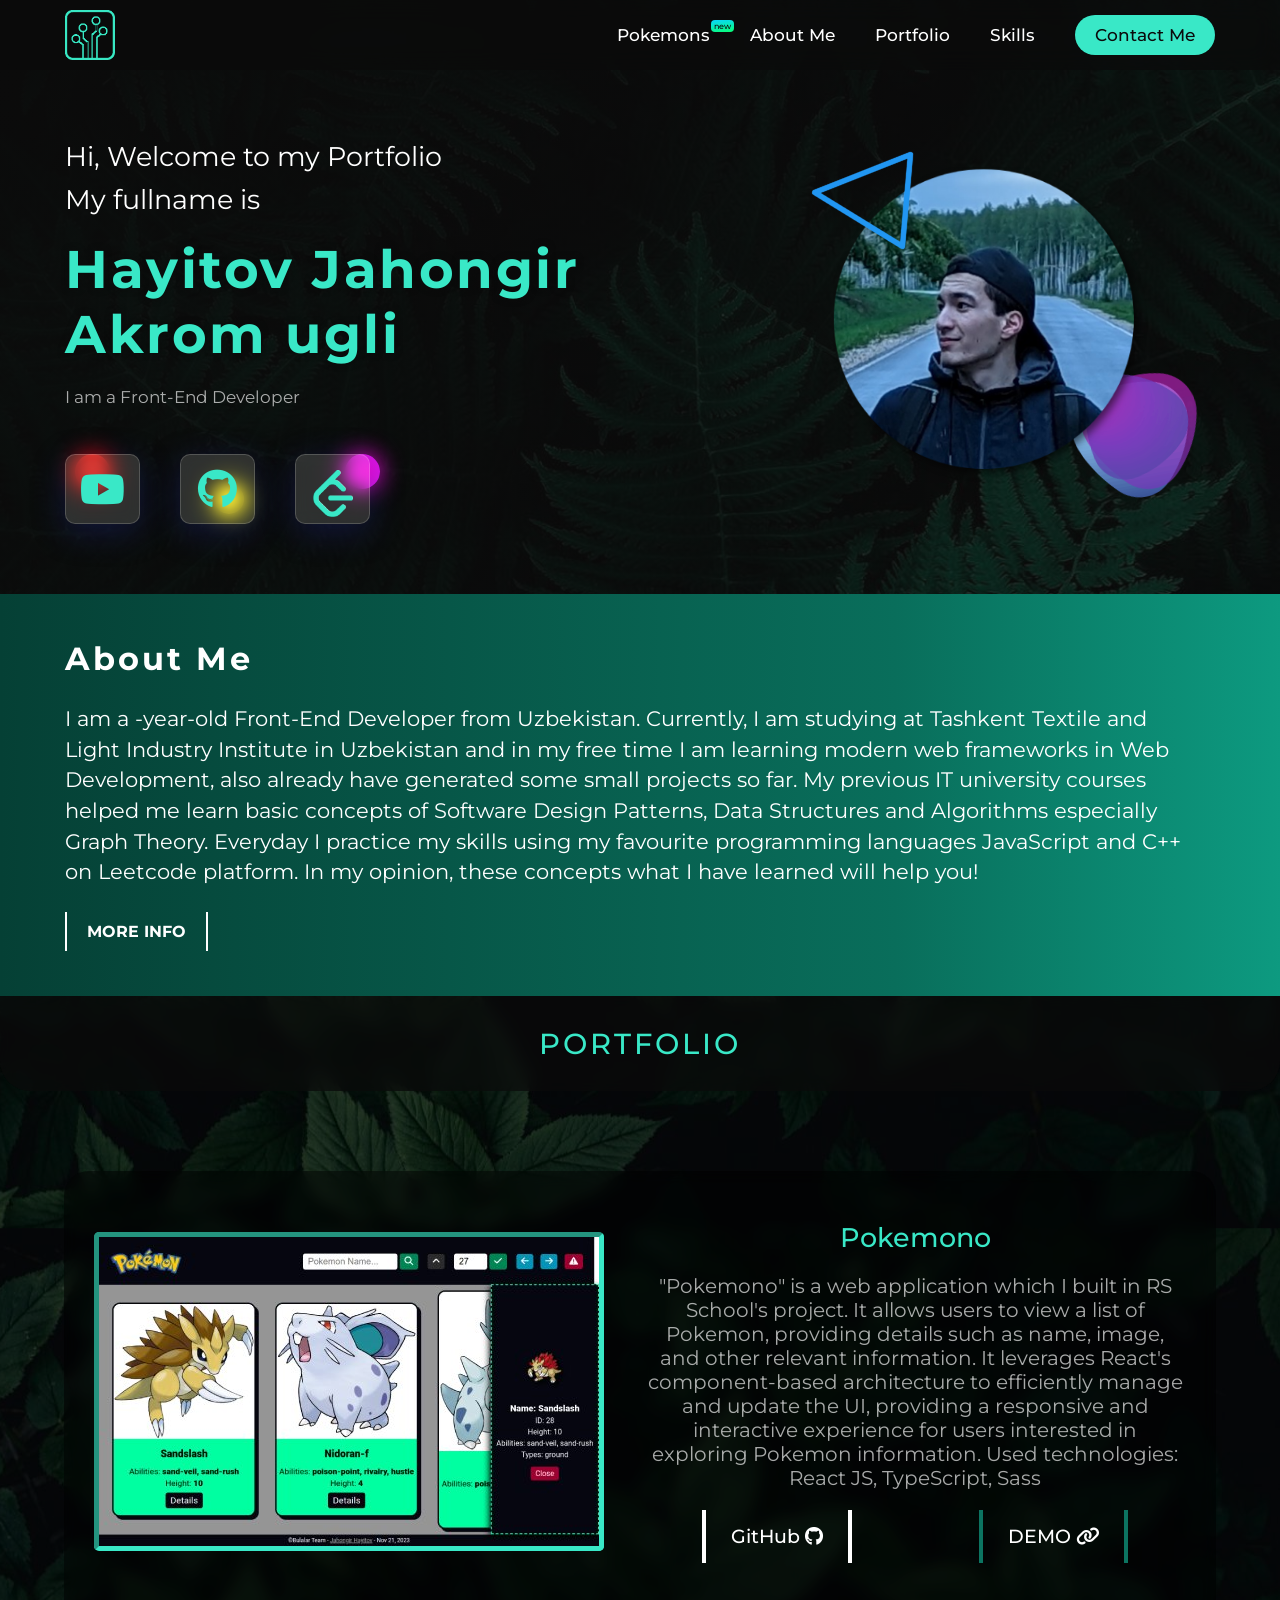
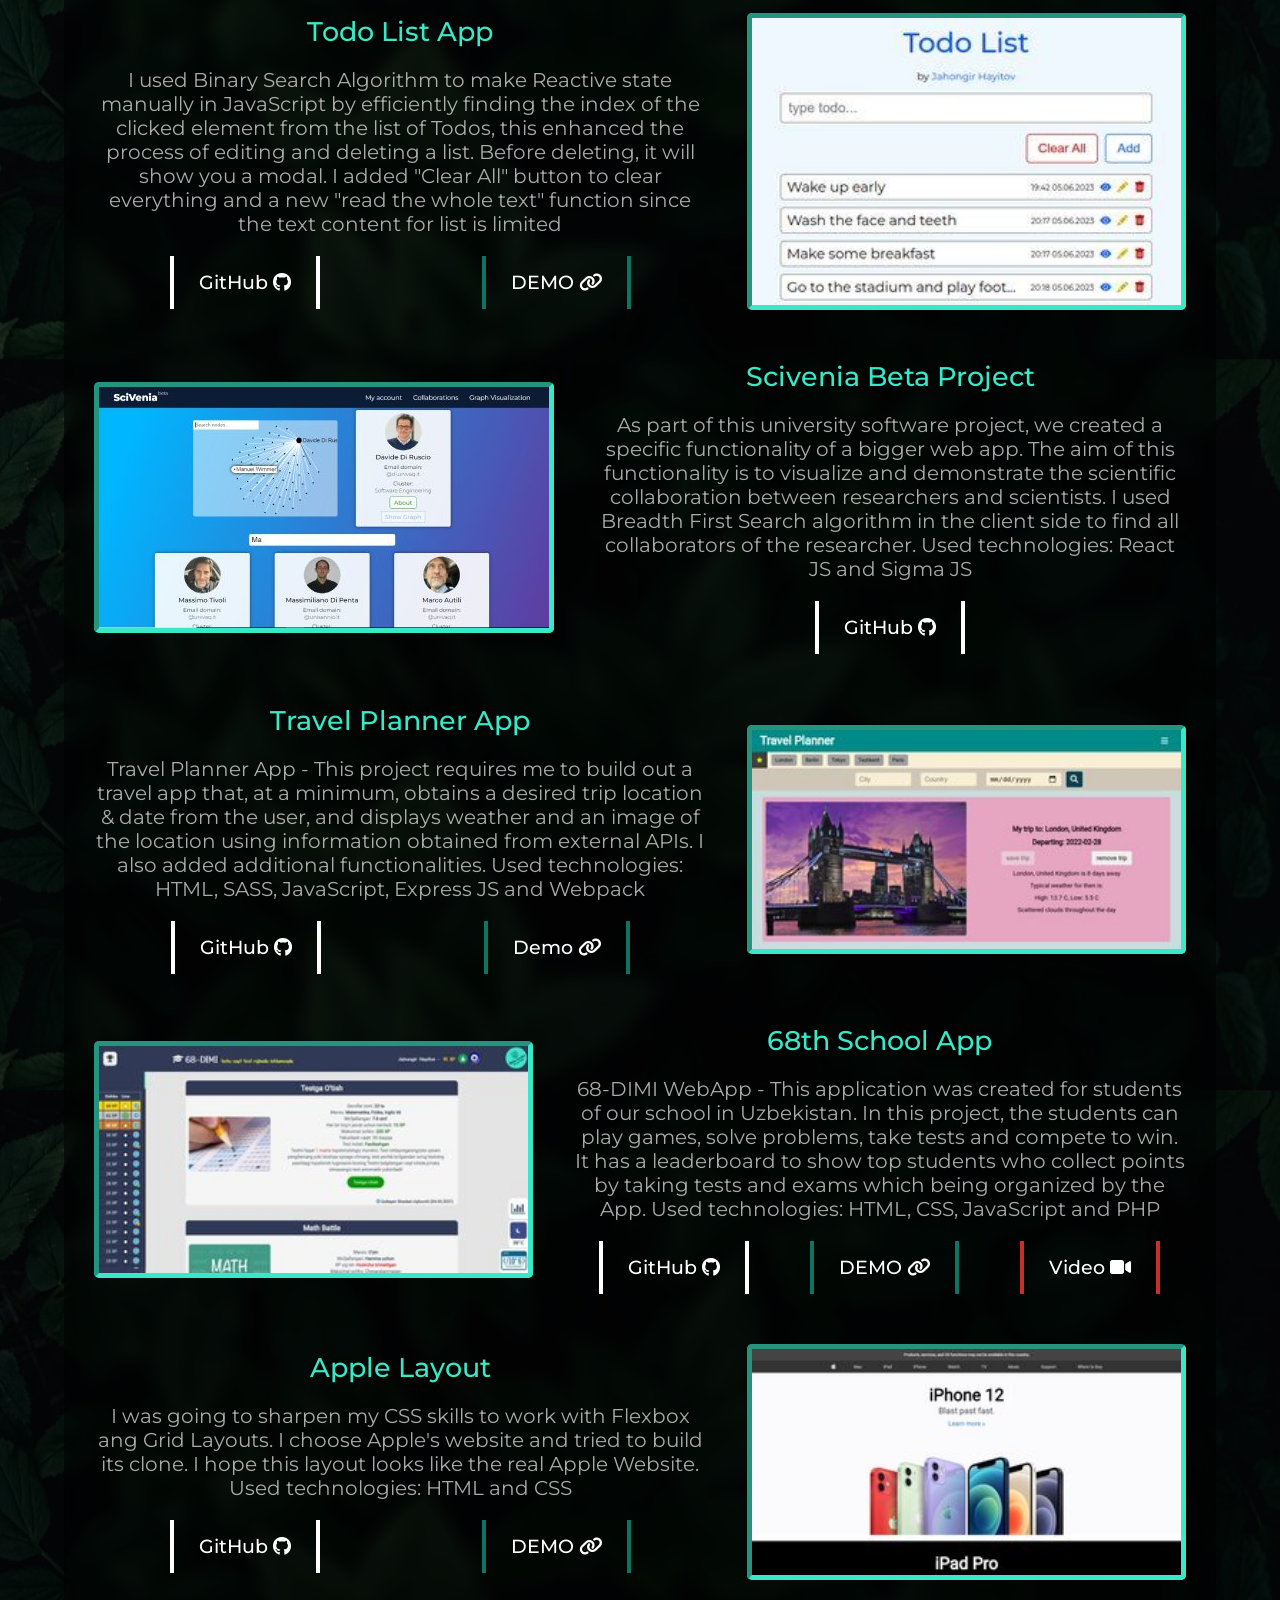
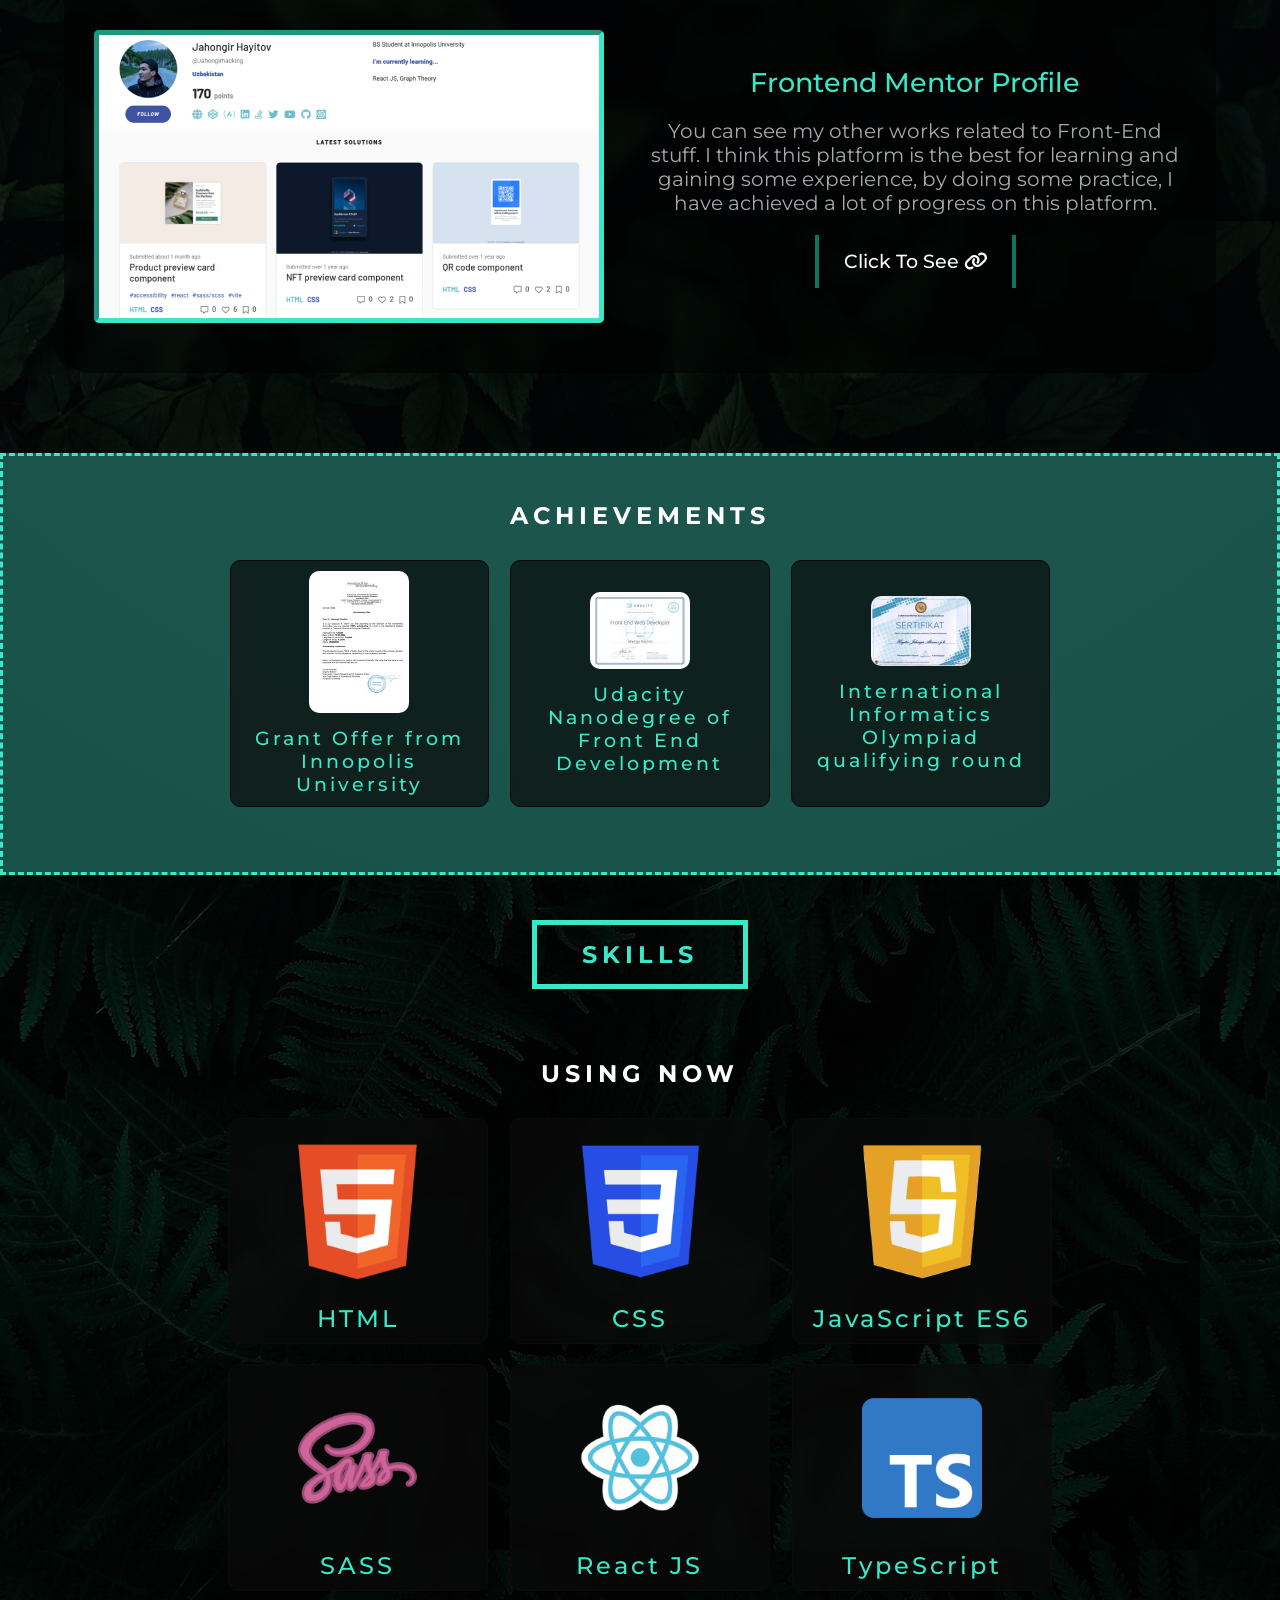
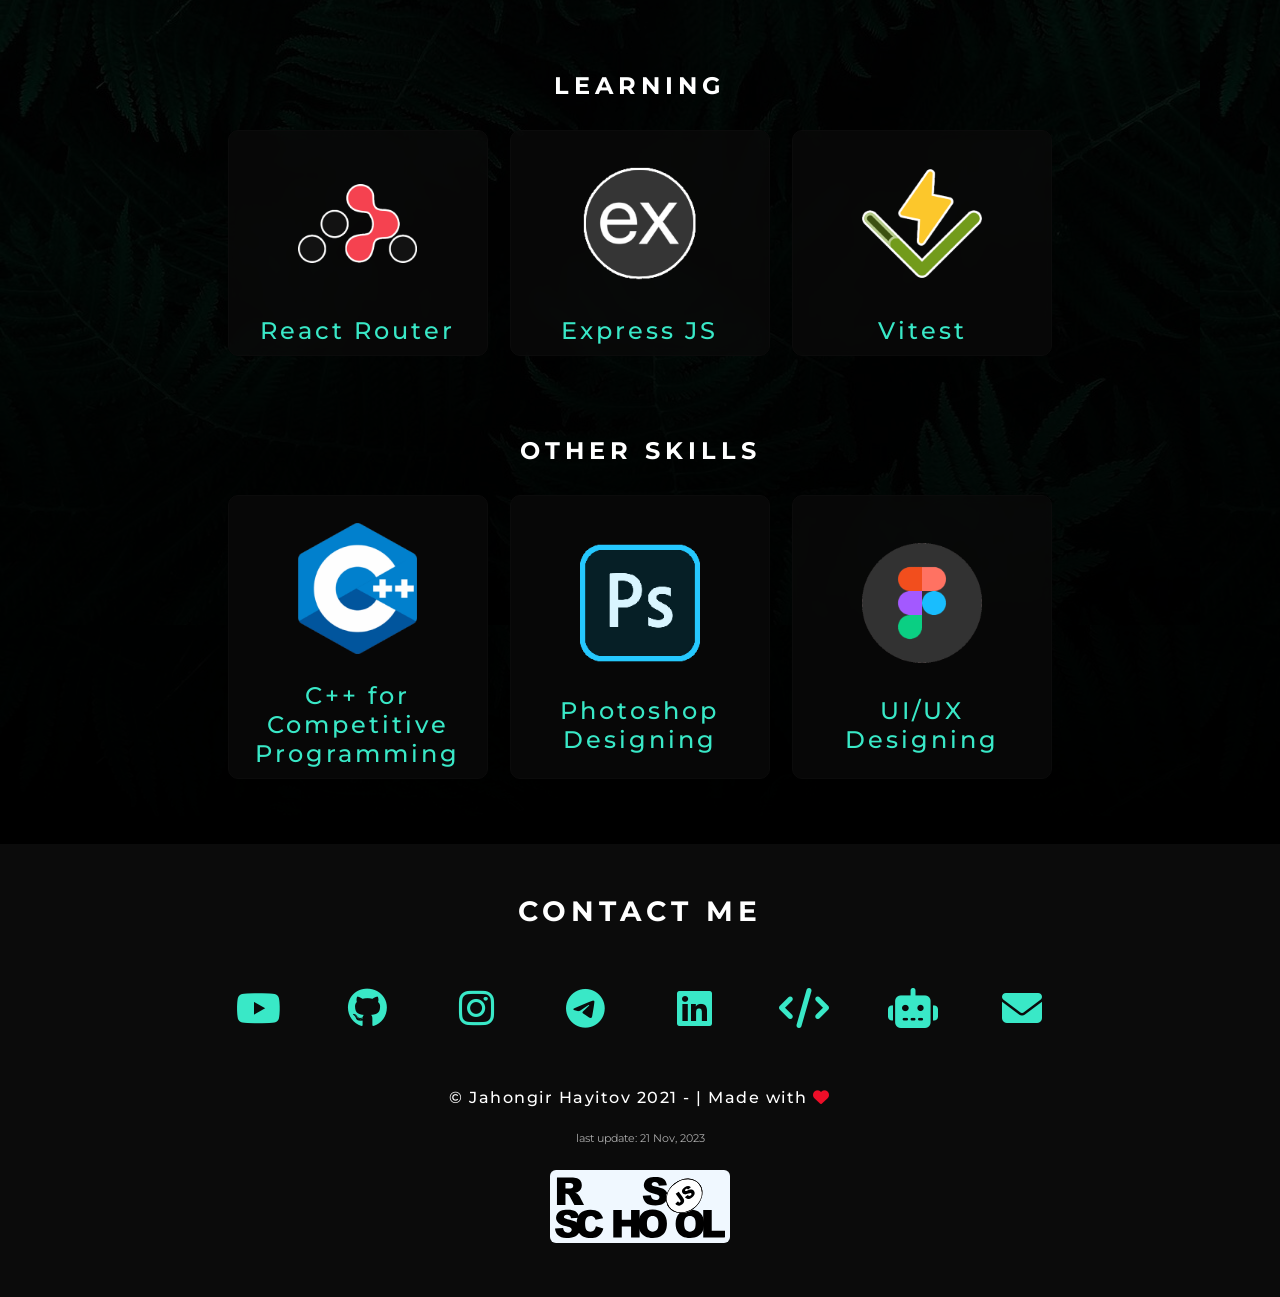
==== commit 83797dea: "feat: add rs school logo" ====
--- a/index.html
+++ b/index.html
@@ -1,4 +1,4 @@
-<!DOCTYPE html>
+<!doctype html>
 <html lang="en">
   <head>
     <meta charset="UTF-8" />
@@ -106,7 +106,7 @@
 
     <!-- ABOUT ME SECTION -->
     <section id="about_me">
-      <h3 class="about_me__title">About Me</h3>
+      <h2 class="about_me__title">About Me</h2>
       <p class="about_me__info">
         I am a <span id="my-age"></span>-year-old Front-End Developer from
         Uzbekistan. Currently, I am studying at Tashkent Textile and Light
@@ -544,6 +544,14 @@
         <i class="fas fa-heart red-color"></i>
       </p>
       <small class="footer__small">last update: 21 Nov, 2023</small>
+      <a href="https://rs.school/courses/short-track">
+        <img
+          width="180"
+          style="background-color: aliceblue; padding: 5px; border-radius: 6px"
+          src="./img/rs-school-logo.svg"
+          alt="rolling scopes logo"
+        />
+      </a>
     </footer>
 
     <script>
